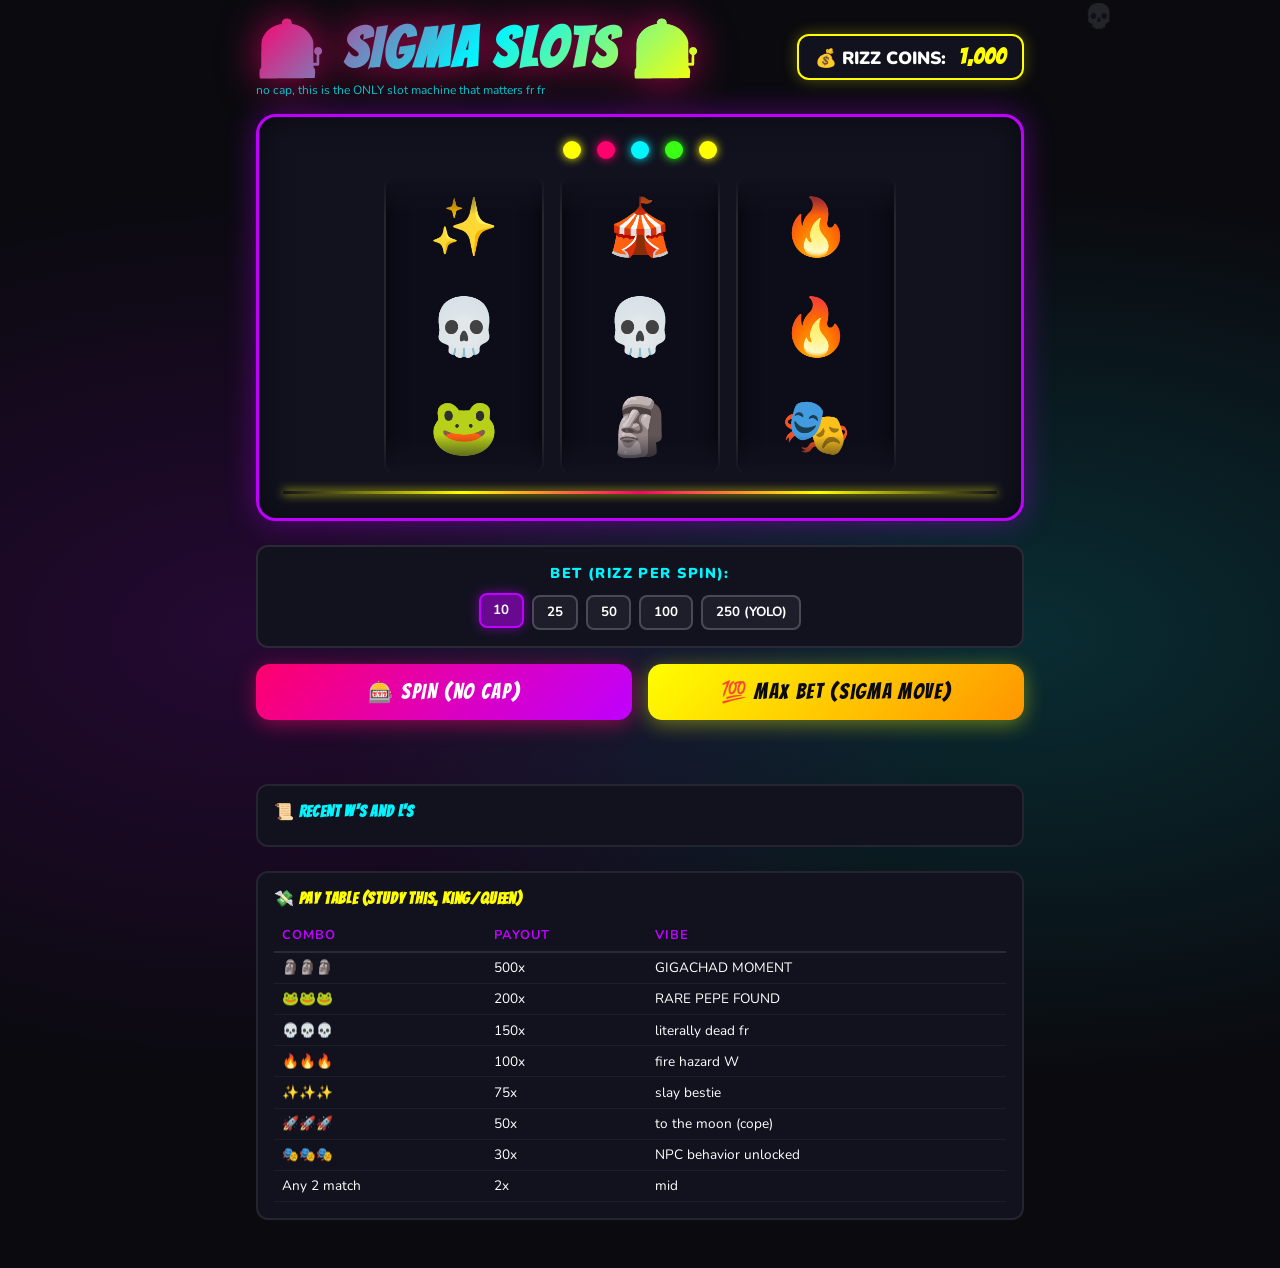
==== games/slot-machine/index.html @ 9dedc10d "feat: add 1000-coin puppy celebration milestone 🐶🎉" ====
<!DOCTYPE html>
<html lang="en">
<head>
  <meta charset="UTF-8" />
  <meta name="viewport" content="width=device-width, initial-scale=1.0" />
  <title>SIGMA SLOTS 🎰💀</title>
  <link rel="preconnect" href="https://fonts.googleapis.com">
  <link rel="preconnect" href="https://fonts.gstatic.com" crossorigin>
  <link href="https://fonts.googleapis.com/css2?family=Bangers&family=Nunito:wght@400;700;900&display=swap" rel="stylesheet">
  <style>
    :root {
      --neon-pink: #ff006e;
      --neon-cyan: #00f5ff;
      --neon-yellow: #ffff00;
      --neon-green: #39ff14;
      --neon-purple: #bf00ff;
      --dark-bg: #0a0a0f;
      --card-bg: #12121f;
      --reel-bg: #0d0d1a;
    }
    * { margin: 0; padding: 0; box-sizing: border-box; }
    body {
      background: var(--dark-bg);
      color: white;
      font-family: 'Nunito', sans-serif;
      min-height: 100vh;
      overflow-x: hidden;
      background-image:
        radial-gradient(ellipse at 20% 50%, rgba(191,0,255,0.15) 0%, transparent 50%),
        radial-gradient(ellipse at 80% 50%, rgba(0,245,255,0.15) 0%, transparent 50%);
    }
    #particles {
      position: fixed; top:0; left:0;
      width:100%; height:100%;
      pointer-events:none; z-index:0; overflow:hidden;
    }
    .particle {
      position:absolute; font-size:1.5rem;
      animation: float-up linear infinite;
      opacity:0;
    }
    @keyframes float-up {
      0%   { transform: translateY(100vh) rotate(0deg); opacity:1; }
      100% { transform: translateY(-10vh) rotate(720deg); opacity:0; }
    }
    #app {
      position:relative; z-index:1;
      max-width:800px; margin:0 auto; padding:1rem;
    }
    header {
      display:flex; justify-content:space-between;
      align-items:center; flex-wrap:wrap;
      gap:1rem; margin-bottom:1rem;
    }
    #title {
      font-family:'Bangers',cursive;
      font-size:clamp(2rem,6vw,3.5rem);
      letter-spacing:0.05em;
      background:linear-gradient(135deg,var(--neon-pink),var(--neon-cyan),var(--neon-yellow));
      -webkit-background-clip:text; -webkit-text-fill-color:transparent;
      background-clip:text;
      filter:drop-shadow(0 0 20px rgba(255,0,110,0.7));
      animation:title-pulse 2s ease-in-out infinite;
    }
    @keyframes title-pulse {
      0%,100% { filter:drop-shadow(0 0 20px rgba(255,0,110,0.7)); }
      50%      { filter:drop-shadow(0 0 40px rgba(0,245,255,0.9)); }
    }
    #subtitle { font-size:0.75rem; color:var(--neon-cyan); opacity:0.8; }
    #balance-display {
      background:var(--card-bg);
      border:2px solid var(--neon-yellow);
      border-radius:12px; padding:0.5rem 1rem;
      font-size:1.1rem; font-weight:900;
      box-shadow:0 0 15px rgba(255,255,0,0.3);
    }
    #balance {
      color:var(--neon-yellow); margin-left:0.5rem;
      font-size:1.4rem; font-family:'Bangers',cursive;
      letter-spacing:0.05em;
    }
    #meme-banner {
      background:linear-gradient(90deg,var(--neon-pink),var(--neon-purple));
      border-radius:10px; padding:0.6rem 1rem;
      margin-bottom:1rem; text-align:center;
      font-weight:900; font-size:1rem;
      animation:banner-shake 0.5s ease-in-out;
    }
    #meme-banner.hidden { display:none; }
    @keyframes banner-shake {
      0%,100% { transform:translateX(0); }
      20% { transform:translateX(-8px) rotate(-1deg); }
      40% { transform:translateX(8px) rotate(1deg); }
      60% { transform:translateX(-5px); }
      80% { transform:translateX(5px); }
    }
    #machine {
      background:var(--card-bg);
      border:3px solid var(--neon-purple);
      border-radius:20px; padding:1.5rem;
      margin-bottom:1.5rem;
      box-shadow:0 0 30px rgba(191,0,255,0.4),inset 0 0 30px rgba(0,0,0,0.5);
    }
    #machine-top {
      display:flex; justify-content:center;
      gap:1rem; margin-bottom:1rem;
    }
    .light {
      width:18px; height:18px; border-radius:50%;
      background:var(--neon-yellow);
      box-shadow:0 0 10px var(--neon-yellow);
      animation:blink-light 1s ease-in-out infinite;
    }
    .light:nth-child(2){animation-delay:0.2s;background:var(--neon-pink);box-shadow:0 0 10px var(--neon-pink);}
    .light:nth-child(3){animation-delay:0.4s;background:var(--neon-cyan);box-shadow:0 0 10px var(--neon-cyan);}
    .light:nth-child(4){animation-delay:0.6s;background:var(--neon-green);box-shadow:0 0 10px var(--neon-green);}
    .light:nth-child(5){animation-delay:0.8s;}
    @keyframes blink-light {
      0%,100%{opacity:1;transform:scale(1);}
      50%{opacity:0.2;transform:scale(0.8);}
    }
    #reels-container {
      display:flex; gap:1rem;
      justify-content:center; margin-bottom:1rem;
    }
    .reel-wrapper { flex:1; max-width:160px; position:relative; }
    .reel-wrapper::before,.reel-wrapper::after {
      content:''; position:absolute;
      left:0; right:0; height:40px;
      z-index:2; pointer-events:none;
    }
    .reel-wrapper::before {
      top:0;
      background:linear-gradient(to bottom,var(--card-bg),transparent);
    }
    .reel-wrapper::after {
      bottom:0;
      background:linear-gradient(to top,var(--card-bg),transparent);
    }
    .reel {
      background:var(--reel-bg);
      border:2px solid rgba(255,255,255,0.1);
      border-radius:12px; height:300px;
      overflow:hidden; position:relative;
      box-shadow:inset 0 0 20px rgba(0,0,0,0.8);
      transition: border-color 0.3s, box-shadow 0.3s;
    }
    .reel-inner { display:flex; flex-direction:column; }
    .reel-symbol {
      width:100%; height:100px;
      display:flex; align-items:center;
      justify-content:center; font-size:3.5rem;
      flex-shrink:0; user-select:none;
    }
    #payline {
      height:3px;
      background:linear-gradient(90deg,transparent,var(--neon-yellow),var(--neon-pink),var(--neon-yellow),transparent);
      border-radius:2px;
      box-shadow:0 0 10px var(--neon-yellow);
      animation:payline-glow 1.5s ease-in-out infinite;
    }
    @keyframes payline-glow {
      0%,100%{box-shadow:0 0 10px var(--neon-yellow);opacity:0.7;}
      50%{box-shadow:0 0 25px var(--neon-yellow),0 0 5px white;opacity:1;}
    }
    #bet-section {
      background:var(--card-bg);
      border:2px solid rgba(255,255,255,0.1);
      border-radius:12px; padding:1rem;
      margin-bottom:1rem; text-align:center;
    }
    #bet-section label {
      display:block; font-weight:900;
      font-size:0.9rem; color:var(--neon-cyan);
      text-transform:uppercase; letter-spacing:0.1em;
      margin-bottom:0.75rem;
    }
    #bet-buttons { display:flex; gap:0.5rem; flex-wrap:wrap; justify-content:center; }
    .bet-btn {
      background:rgba(255,255,255,0.05);
      border:2px solid rgba(255,255,255,0.2);
      color:white; border-radius:8px;
      padding:0.4rem 0.8rem;
      font-family:'Nunito',sans-serif;
      font-weight:700; cursor:pointer;
      transition:all 0.2s;
    }
    .bet-btn:hover { background:rgba(191,0,255,0.3); border-color:var(--neon-purple); transform:translateY(-2px); }
    .bet-btn.active {
      background:rgba(191,0,255,0.5); border-color:var(--neon-purple);
      box-shadow:0 0 12px rgba(191,0,255,0.5); transform:translateY(-2px);
    }
    #controls { display:flex; gap:1rem; margin-bottom:1rem; flex-wrap:wrap; }
    #spin-btn,#max-btn {
      flex:1; min-width:140px;
      padding:1rem 1.5rem;
      font-family:'Bangers',cursive;
      letter-spacing:0.08em; font-size:1.3rem;
      border:none; border-radius:14px;
      cursor:pointer; transition:all 0.15s;
    }
    #spin-btn {
      background:linear-gradient(135deg,var(--neon-pink),var(--neon-purple));
      color:white; box-shadow:0 4px 20px rgba(255,0,110,0.5);
    }
    #spin-btn:hover:not(:disabled) { transform:translateY(-3px) scale(1.02); box-shadow:0 8px 30px rgba(255,0,110,0.7); }
    #spin-btn:disabled{opacity:0.5;cursor:not-allowed;}
    @keyframes btn-shake {
      0%,100%{transform:translateX(0);}
      25%{transform:translateX(-3px) rotate(-1deg);}
      75%{transform:translateX(3px) rotate(1deg);}
    }
    #spin-btn.spinning{animation:btn-shake 0.2s ease-in-out infinite;}
    #max-btn {
      background:linear-gradient(135deg,var(--neon-yellow),#ff9500);
      color:#0a0a0f; box-shadow:0 4px 20px rgba(255,255,0,0.4);
    }
    #max-btn:hover { transform:translateY(-3px) scale(1.02); box-shadow:0 8px 30px rgba(255,255,0,0.6); }
    #result-display {
      text-align:center; min-height:2rem;
      font-size:1.2rem; font-weight:900; margin-bottom:1rem;
    }
    #win-history {
      background:var(--card-bg); border:2px solid rgba(255,255,255,0.08);
      border-radius:12px; padding:1rem; margin-bottom:1.5rem;
    }
    #win-history h3 { font-family:'Bangers',cursive; letter-spacing:0.05em; color:var(--neon-cyan); margin-bottom:0.5rem; font-size:1rem; }
    #history-list {
      list-style:none; max-height:120px; overflow-y:auto;
      scrollbar-width:thin; scrollbar-color:var(--neon-purple) transparent;
    }
    #history-list li {
      padding:0.3rem 0; border-bottom:1px solid rgba(255,255,255,0.05);
      font-size:0.85rem; display:flex; justify-content:space-between; align-items:center;
    }
    #history-list li.win{color:var(--neon-green);}
    #history-list li.loss{color:#ff6b6b;}
    #paytable {
      background:var(--card-bg); border:2px solid rgba(255,255,255,0.08);
      border-radius:12px; padding:1rem; margin-bottom:2rem;
    }
    #paytable h3 { font-family:'Bangers',cursive; letter-spacing:0.05em; color:var(--neon-yellow); margin-bottom:0.75rem; font-size:1rem; }
    #paytable table{width:100%;border-collapse:collapse;font-size:0.85rem;}
    #paytable th { text-align:left; padding:0.4rem 0.5rem; border-bottom:2px solid rgba(255,255,255,0.1); color:var(--neon-purple); font-size:0.8rem; text-transform:uppercase; letter-spacing:0.08em; }
    #paytable td{padding:0.35rem 0.5rem;border-bottom:1px solid rgba(255,255,255,0.05);}
    #paytable tr:hover td{background:rgba(255,255,255,0.03);}

    /* ====== STANDARD OVERLAYS ====== */
    #win-overlay,#lose-overlay,#puppy-overlay {
      position:fixed; inset:0;
      display:flex; align-items:center;
      justify-content:center; z-index:100;
      backdrop-filter:blur(8px);
    }
    #win-overlay{background:rgba(0,255,100,0.15);animation:overlay-pop 0.3s ease-out;}
    #lose-overlay{background:rgba(255,0,50,0.15);animation:overlay-pop 0.3s ease-out;}
    @keyframes overlay-pop {
      0%{opacity:0;transform:scale(0.9);}
      100%{opacity:1;transform:scale(1);}
    }
    #win-content,#lose-content {
      background:var(--card-bg); border-radius:24px;
      padding:2.5rem; text-align:center;
      max-width:400px; width:90%;
      animation:content-bounce 0.5s cubic-bezier(0.175,0.885,0.32,1.275);
    }
    #win-content{border:3px solid var(--neon-green);box-shadow:0 0 50px rgba(57,255,20,0.5);}
    #lose-content{border:3px solid #ff6b6b;box-shadow:0 0 50px rgba(255,107,107,0.4);}
    @keyframes content-bounce {
      0%{transform:scale(0.5) rotate(-5deg);opacity:0;}
      60%{transform:scale(1.05) rotate(2deg);}
      80%{transform:scale(0.97) rotate(-1deg);}
      100%{transform:scale(1) rotate(0);opacity:1;}
    }
    #win-emoji,#lose-emoji{font-size:4rem;margin-bottom:0.5rem;animation:emoji-spin 0.6s ease-out;}
    @keyframes emoji-spin{
      0%{transform:rotate(-20deg) scale(0);}
      60%{transform:rotate(15deg) scale(1.2);}
      100%{transform:rotate(0) scale(1);}
    }
    #win-text,#lose-text{font-family:'Bangers',cursive;font-size:2rem;letter-spacing:0.05em;margin-bottom:0.5rem;}
    #win-text{color:var(--neon-green);}
    #lose-text{color:#ff6b6b;}
    #win-amount{font-size:1.3rem;font-weight:900;color:var(--neon-yellow);margin-bottom:1rem;}
    #win-close,#lose-close,#puppy-close {
      background:linear-gradient(135deg,var(--neon-pink),var(--neon-purple));
      color:white; border:none; border-radius:12px;
      padding:0.75rem 2rem; font-family:'Bangers',cursive;
      font-size:1.2rem; letter-spacing:0.05em;
      cursor:pointer; transition:all 0.2s;
    }
    #win-close:hover,#lose-close:hover,#puppy-close:hover{transform:translateY(-2px);box-shadow:0 5px 20px rgba(255,0,110,0.5);}

    /* ====== PUPPY 1000-COIN OVERLAY ====== */
    #puppy-overlay {
      background: radial-gradient(ellipse at center, rgba(255,200,0,0.3) 0%, rgba(255,0,110,0.2) 50%, rgba(191,0,255,0.25) 100%);
      animation: overlay-pop 0.4s ease-out;
      z-index: 150;
    }
    #puppy-content {
      background: var(--card-bg);
      border: 4px solid var(--neon-yellow);
      border-radius: 28px;
      padding: 2rem;
      text-align: center;
      max-width: 480px;
      width: 92%;
      box-shadow: 0 0 80px rgba(255,255,0,0.6), 0 0 160px rgba(255,0,110,0.3);
      animation: puppy-bounce 0.6s cubic-bezier(0.175,0.885,0.32,1.275);
      position: relative;
      overflow: hidden;
    }
    @keyframes puppy-bounce {
      0%   { transform: scale(0.3) rotate(-8deg); opacity:0; }
      50%  { transform: scale(1.08) rotate(3deg); }
      75%  { transform: scale(0.96) rotate(-1deg); }
      100% { transform: scale(1) rotate(0); opacity:1; }
    }
    #puppy-content::before {
      content: '';
      position: absolute; inset: 0;
      background: linear-gradient(135deg, rgba(255,255,0,0.05) 0%, transparent 50%, rgba(255,0,110,0.05) 100%);
      pointer-events: none;
    }
    #puppy-title {
      font-family: 'Bangers', cursive;
      font-size: clamp(1.8rem, 5vw, 2.8rem);
      letter-spacing: 0.06em;
      background: linear-gradient(135deg, var(--neon-yellow), var(--neon-pink), var(--neon-cyan));
      -webkit-background-clip: text; -webkit-text-fill-color: transparent;
      background-clip: text;
      margin-bottom: 0.3rem;
      animation: title-pulse 1s ease-in-out infinite;
    }
    #puppy-subtitle {
      font-size: 0.9rem;
      color: var(--neon-cyan);
      margin-bottom: 1.2rem;
      font-weight: 700;
    }
    #puppy-img-wrapper {
      position: relative;
      display: inline-block;
      margin-bottom: 1.2rem;
    }
    #puppy-img {
      width: 260px;
      height: 260px;
      object-fit: cover;
      border-radius: 20px;
      border: 4px solid var(--neon-yellow);
      box-shadow: 0 0 40px rgba(255,255,0,0.5), 0 0 80px rgba(255,0,110,0.3);
      animation: puppy-img-pulse 1s ease-in-out infinite alternate;
      display: block;
    }
    @keyframes puppy-img-pulse {
      from { box-shadow: 0 0 30px rgba(255,255,0,0.5), 0 0 60px rgba(255,0,110,0.2); transform: scale(1); }
      to   { box-shadow: 0 0 60px rgba(255,255,0,0.8), 0 0 100px rgba(0,245,255,0.4); transform: scale(1.03); }
    }
    #puppy-img-wrapper::after {
      content: '🐶✨🐶✨🐶';
      position: absolute;
      bottom: -8px;
      left: 50%;
      transform: translateX(-50%);
      font-size: 1.4rem;
      background: var(--card-bg);
      padding: 2px 8px;
      border-radius: 20px;
      border: 2px solid var(--neon-yellow);
      white-space: nowrap;
    }
    #puppy-msg {
      font-family: 'Bangers', cursive;
      font-size: 1.5rem;
      letter-spacing: 0.05em;
      color: var(--neon-green);
      margin-bottom: 0.4rem;
    }
    #puppy-submsg {
      font-size: 0.85rem;
      color: rgba(255,255,255,0.7);
      margin-bottom: 1.5rem;
    }
    .hidden{display:none!important;}
    .confetti {
      position:fixed; width:10px; height:10px;
      top:-10px; animation:confetti-fall linear forwards;
      z-index:200; pointer-events:none; border-radius:2px;
    }
    @keyframes confetti-fall {
      0%{transform:translateY(0) rotate(0deg) translateX(0);opacity:1;}
      100%{transform:translateY(110vh) rotate(720deg) translateX(var(--drift));opacity:0;}
    }
    .reel.winner {
      border-color:var(--neon-yellow)!important;
      box-shadow:0 0 30px var(--neon-yellow),inset 0 0 20px rgba(255,255,0,0.1);
      animation:winner-glow 0.5s ease-in-out infinite alternate;
    }
    @keyframes winner-glow {
      from{box-shadow:0 0 20px var(--neon-yellow);}
      to{box-shadow:0 0 50px var(--neon-yellow),0 0 100px rgba(255,255,0,0.3);}
    }
  </style>
</head>
<body>
  <div id="particles"></div>
  <div id="app">
    <header>
      <div id="title-wrapper">
        <h1 id="title">🎰 SIGMA SLOTS 🎰</h1>
        <p id="subtitle">no cap, this is the ONLY slot machine that matters fr fr</p>
      </div>
      <div id="balance-display">
        <span>💰 RIZZ COINS:</span>
        <span id="balance">1000</span>
      </div>
    </header>
    <div id="meme-banner" class="hidden"></div>
    <div id="machine">
      <div id="machine-top">
        <div class="light"></div><div class="light"></div><div class="light"></div>
        <div class="light"></div><div class="light"></div>
      </div>
      <div id="reels-container">
        <div class="reel-wrapper"><div class="reel" id="reel1"><div class="reel-inner" id="reel1-inner"></div></div></div>
        <div class="reel-wrapper"><div class="reel" id="reel2"><div class="reel-inner" id="reel2-inner"></div></div></div>
        <div class="reel-wrapper"><div class="reel" id="reel3"><div class="reel-inner" id="reel3-inner"></div></div></div>
      </div>
      <div id="payline"></div>
    </div>
    <div id="bet-section">
      <label>BET (rizz per spin):</label>
      <div id="bet-buttons">
        <button class="bet-btn active" data-bet="10">10</button>
        <button class="bet-btn" data-bet="25">25</button>
        <button class="bet-btn" data-bet="50">50</button>
        <button class="bet-btn" data-bet="100">100</button>
        <button class="bet-btn" data-bet="250">250 (YOLO)</button>
      </div>
    </div>
    <div id="controls">
      <button id="spin-btn">🎰 SPIN (no cap)</button>
      <button id="max-btn">💯 MAX BET (sigma move)</button>
    </div>
    <div id="result-display"></div>
    <div id="win-history">
      <h3>📜 RECENT W's AND L's</h3>
      <ul id="history-list"></ul>
    </div>
    <div id="paytable">
      <h3>💸 PAY TABLE (study this, king/queen)</h3>
      <table>
        <tr><th>Combo</th><th>Payout</th><th>Vibe</th></tr>
        <tr><td>🗿🗿🗿</td><td>500x</td><td>GIGACHAD MOMENT</td></tr>
        <tr><td>🐸🐸🐸</td><td>200x</td><td>RARE PEPE FOUND</td></tr>
        <tr><td>💀💀💀</td><td>150x</td><td>literally dead fr</td></tr>
        <tr><td>🔥🔥🔥</td><td>100x</td><td>fire hazard W</td></tr>
        <tr><td>✨✨✨</td><td>75x</td><td>slay bestie</td></tr>
        <tr><td>🚀🚀🚀</td><td>50x</td><td>to the moon (cope)</td></tr>
        <tr><td>🎭🎭🎭</td><td>30x</td><td>NPC behavior unlocked</td></tr>
        <tr><td>Any 2 match</td><td>2x</td><td>mid</td></tr>
      </table>
    </div>
  </div>

  <!-- Standard overlays -->
  <div id="win-overlay" class="hidden">
    <div id="win-content">
      <div id="win-emoji"></div>
      <div id="win-text"></div>
      <div id="win-amount"></div>
      <button id="win-close">aight bet, collect W</button>
    </div>
  </div>
  <div id="lose-overlay" class="hidden">
    <div id="lose-content">
      <div id="lose-emoji"></div>
      <div id="lose-text"></div>
      <button id="lose-close">rip bozo, keep going</button>
    </div>
  </div>

  <!-- 🐶 1000-COIN PUPPY CELEBRATION OVERLAY -->
  <div id="puppy-overlay" class="hidden">
    <div id="puppy-content">
      <div id="puppy-title">🐶 COMEBACK KING 🐶</div>
      <div id="puppy-subtitle">you clawed back to 1000 rizz coins. the dog is proud of you. fr.</div>
      <div id="puppy-img-wrapper">
        <img id="puppy-img"
             src="https://raw.githubusercontent.com/austendemo/SKO-Games/main/games/slot-machine/puppy.png"
             alt="proud puppy"
             onerror="this.style.fontSize='8rem';this.style.lineHeight='260px';this.style.width='260px';this.style.height='260px';this.style.border='none';this.style.boxShadow='none';this.outerHTML='<div style=&quot;font-size:8rem;line-height:260px;width:260px;height:260px;display:inline-block&quot;>🐶</div>'" />
      </div>
      <div id="puppy-msg">THE DOG BELIEVES IN YOU 🐶✨</div>
      <div id="puppy-submsg">you started with 1000, went broke (mid), and came back. absolute sigma behavior.</div>
      <button id="puppy-close">ok bestie, let's keep grinding</button>
    </div>
  </div>

  <script>
    const SYMBOLS = [
      { emoji:'🗿', name:'moai',    weight:1 },
      { emoji:'🐸', name:'pepe',    weight:2 },
      { emoji:'💀', name:'skull',   weight:3 },
      { emoji:'🔥', name:'fire',    weight:4 },
      { emoji:'✨', name:'sparkle', weight:5 },
      { emoji:'🚀', name:'rocket',  weight:6 },
      { emoji:'🎭', name:'mask',    weight:7 },
      { emoji:'🤡', name:'clown',   weight:8 },
      { emoji:'😤', name:'sigma',   weight:8 },
      { emoji:'🎪', name:'circus',  weight:9 },
    ];
    const PAYOUTS = { moai:500, pepe:200, skull:150, fire:100, sparkle:75, rocket:50, mask:30 };
    const WIN_MESSAGES = [
      { emoji:'🗿', text:'GIGACHAD ENERGY', sub:'bro really said W' },
      { emoji:'💰', text:'RIZZ OVERLOAD',   sub:'too much drip' },
      { emoji:'🔥', text:'BUSSIN FR',       sub:'no cap bestie' },
      { emoji:'✨', text:'SLAY MOMENT',     sub:'the audacity of winning' },
      { emoji:'🎯', text:'UNDERSTOOD KING', sub:'secured the bag' },
    ];
    const LOSE_MESSAGES = [
      { emoji:'💀', text:'L + RATIO',      sub:'skill issue (jk keep going bestie)' },
      { emoji:'🤡', text:'CLOWN BEHAVIOR', sub:'get clowned fr' },
      { emoji:'😭', text:'RIP BOZO',       sub:'the machine ate well today' },
      { emoji:'🗿', text:'TOUCH GRASS',    sub:'nah you still bussin tho' },
      { emoji:'📉', text:'GOING DELULU',   sub:'manifesting next spin W' },
    ];
    const MEME_BANNERS = [
      '💀 the machine said no cap you lose 💀',
      '🗿 bro really bet everything and survived 🗿',
      '🔥 ohio moment detected in the slots 🔥',
      '✨ sigma grindset = winning slots fr ✨',
      '🤌 italian hands could not save you this time 🤌',
      '🎪 welcome to the circus (you are the clown) 🎪',
      '🚀 to the moon but the rocket ran out of fuel 🚀',
    ];

    let balance = 1000;
    let currentBet = 10;
    let isSpinning = false;
    let history = [];
    let spinCount = 0;
    let hasDippedBelow1000 = false; // track if balance ever went below 1000
    let puppyShownThisRound = false; // don't spam the puppy

    const balanceEl   = document.getElementById('balance');
    const spinBtn     = document.getElementById('spin-btn');
    const maxBtn      = document.getElementById('max-btn');
    const historyList = document.getElementById('history-list');
    const memeBanner  = document.getElementById('meme-banner');
    const winOverlay  = document.getElementById('win-overlay');
    const loseOverlay = document.getElementById('lose-overlay');
    const puppyOverlay= document.getElementById('puppy-overlay');
    const reelInners  = [1,2,3].map(i => document.getElementById('reel'+i+'-inner'));
    const reels       = [1,2,3].map(i => document.getElementById('reel'+i));

    function weightedRandom(arr) {
      const total = arr.reduce((a,s) => a+s.w, 0);
      let r = Math.random()*total;
      for(const s of arr){ r-=s.w; if(r<=0) return s.sym; }
      return arr[arr.length-1].sym;
    }
    function randomSymbol() {
      return weightedRandom(SYMBOLS.map(s=>({sym:s,w:1/s.weight})));
    }

    function buildReels() {
      reelInners.forEach(inner=>{
        inner.innerHTML=''; inner.style.transform='';
        for(let i=0;i<5;i++){
          const s=SYMBOLS[Math.floor(Math.random()*SYMBOLS.length)];
          const d=document.createElement('div');
          d.className='reel-symbol'; d.textContent=s.emoji;
          inner.appendChild(d);
        }
      });
    }

    function setReelSymbol(innerEl, sym) {
      const all=innerEl.querySelectorAll('.reel-symbol');
      all[2].textContent=sym.emoji;
      [0,1,3,4].forEach(i=>{ all[i].textContent=SYMBOLS[Math.floor(Math.random()*SYMBOLS.length)].emoji; });
    }

    function animateReel(idx, finalSym, spinDuration) {
      return new Promise(resolve=>{
        const inner=reelInners[idx];
        const startTime=performance.now();
        let lastTick=startTime; let pos=0;
        function tick(now){
          const elapsed=now-startTime;
          const speed=elapsed<spinDuration-300?18:Math.max(4,18*(1-(elapsed-(spinDuration-300))/300));
          pos+=speed; if(pos>=100) pos-=100;
          inner.style.transform=`translateY(${pos}px)`;
          if(now-lastTick>80&&elapsed<spinDuration-200){
            inner.querySelectorAll('.reel-symbol').forEach(d=>{
              d.textContent=SYMBOLS[Math.floor(Math.random()*SYMBOLS.length)].emoji;
            });
            lastTick=now;
          }
          if(elapsed<spinDuration){ requestAnimationFrame(tick); }
          else{ inner.style.transform=''; setReelSymbol(inner,finalSym); resolve(); }
        }
        requestAnimationFrame(tick);
      });
    }

    async function spin() {
      if(isSpinning) return;
      if(balance<currentBet){ showMeme('❌ broke behavior detected. zero rizz coins = zero spins ❌'); return; }
      isSpinning=true; spinCount++;
      const prevBalance=balance;
      balance-=currentBet; updateBalance();

      // track if we've dipped below 1000
      if(balance<1000) hasDippedBelow1000=true;

      spinBtn.disabled=true;
      spinBtn.classList.add('spinning');
      spinBtn.textContent='🌀 SPINNING...';
      reels.forEach(r=>r.classList.remove('winner'));
      spawnParticles();

      const result=[randomSymbol(),randomSymbol(),randomSymbol()];
      await Promise.all([
        animateReel(0,result[0],900),
        animateReel(1,result[1],1200),
        animateReel(2,result[2],1500),
      ]);

      const [a,b,c]=result;
      let payout=0, isWin=false;
      if(a.name===b.name&&b.name===c.name){
        payout=currentBet*(PAYOUTS[a.name]||10); isWin=true;
        reels.forEach(r=>r.classList.add('winner'));
      } else if(a.name===b.name||b.name===c.name||a.name===c.name){
        payout=currentBet*2; isWin=true;
        reels.forEach((r,i)=>{
          if((i===0&&(a.name===b.name||a.name===c.name))||(i===1&&(a.name===b.name||b.name===c.name))||(i===2&&(a.name===c.name||b.name===c.name)))
            r.classList.add('winner');
        });
      }

      if(isWin){
        balance+=payout; updateBalance();
        recordHistory(result,payout,true);

        // 🐶 PUPPY MILESTONE: crossed back to 1000 after going below
        if(hasDippedBelow1000 && balance>=1000 && prevBalance-currentBet<1000 && !puppyShownThisRound){
          puppyShownThisRound=true;
          hasDippedBelow1000=false; // reset so it can fire again next time
          setTimeout(()=>showPuppy(),400);
        } else {
          setTimeout(()=>showWin(payout),300);
        }
      } else {
        recordHistory(result,0,false);
        setTimeout(()=>showLoss(),300);
      }

      if(spinCount%5===0) showMeme(MEME_BANNERS[Math.floor(Math.random()*MEME_BANNERS.length)]);
      spinBtn.disabled=false;
      spinBtn.classList.remove('spinning');
      spinBtn.textContent='🎰 SPIN (no cap)';
      isSpinning=false;
    }

    function updateBalance(){
      balanceEl.textContent=balance.toLocaleString();
    }
    function showMeme(msg){
      memeBanner.textContent=msg;
      memeBanner.classList.remove('hidden');
      memeBanner.style.animation='none'; void memeBanner.offsetWidth;
      memeBanner.style.animation='banner-shake 0.5s ease-in-out';
      setTimeout(()=>memeBanner.classList.add('hidden'),4000);
    }
    function showWin(amount){
      const msg=WIN_MESSAGES[Math.floor(Math.random()*WIN_MESSAGES.length)];
      document.getElementById('win-emoji').textContent=msg.emoji;
      document.getElementById('win-text').textContent=msg.text;
      document.getElementById('win-amount').textContent='+'+amount.toLocaleString()+' RIZZ COINS 💰';
      winOverlay.classList.remove('hidden');
      spawnConfetti();
    }
    function showLoss(){
      const msg=LOSE_MESSAGES[Math.floor(Math.random()*LOSE_MESSAGES.length)];
      document.getElementById('lose-emoji').textContent=msg.emoji;
      document.getElementById('lose-text').textContent=msg.text;
      loseOverlay.classList.remove('hidden');
    }
    function showPuppy(){
      puppyOverlay.classList.remove('hidden');
      spawnConfetti();
      // Extra mega confetti for the puppy moment
      setTimeout(spawnConfetti, 600);
      setTimeout(spawnConfetti, 1200);
    }
    function recordHistory(result,payout,win){
      history.unshift({emojis:result.map(r=>r.emoji).join(' '),payout,bet:currentBet,win});
      if(history.length>20) history.pop();
      historyList.innerHTML=history.map(h=>{
        const cls=h.win?'win':'loss';
        const lbl=h.win?'W +'+h.payout.toLocaleString()+' 🤑':'L -'+h.bet+' 💀';
        return '<li class="'+cls+'"><span>'+h.emojis+'</span><span>'+lbl+'</span></li>';
      }).join('');
    }
    function spawnParticles(){
      const container=document.getElementById('particles');
      const emojis=['💸','⭐','🌟','✨','💫','🎉','🎊','🔥','💎'];
      for(let i=0;i<12;i++){
        setTimeout(()=>{
          const p=document.createElement('div'); p.className='particle';
          p.textContent=emojis[Math.floor(Math.random()*emojis.length)];
          p.style.left=Math.random()*100+'vw';
          p.style.animationDuration=(2+Math.random()*3)+'s';
          p.style.fontSize=(1+Math.random()*1.5)+'rem';
          container.appendChild(p); setTimeout(()=>p.remove(),5000);
        },i*80);
      }
    }
    function spawnConfetti(){
      const colors=['#ff006e','#00f5ff','#ffff00','#39ff14','#bf00ff','#ff9500'];
      for(let i=0;i<80;i++){
        setTimeout(()=>{
          const c=document.createElement('div'); c.className='confetti';
          c.style.left=Math.random()*100+'vw';
          c.style.background=colors[Math.floor(Math.random()*colors.length)];
          c.style.width=(6+Math.random()*8)+'px'; c.style.height=c.style.width;
          c.style.setProperty('--drift',(Math.random()*200-100)+'px');
          c.style.animationDuration=(2+Math.random()*3)+'s';
          document.body.appendChild(c); setTimeout(()=>c.remove(),5000);
        },i*25);
      }
    }

    spinBtn.addEventListener('click',spin);
    maxBtn.addEventListener('click',()=>{
      document.querySelectorAll('.bet-btn').forEach(b=>b.classList.remove('active'));
      document.querySelector('[data-bet="250"]').classList.add('active');
      currentBet=250;
      showMeme('🗿 MAX BET ACTIVATED. sigma behavior detected 🗿');
    });
    document.querySelectorAll('.bet-btn').forEach(btn=>{
      btn.addEventListener('click',()=>{
        document.querySelectorAll('.bet-btn').forEach(b=>b.classList.remove('active'));
        btn.classList.add('active');
        currentBet=parseInt(btn.dataset.bet);
      });
    });
    document.getElementById('win-close').addEventListener('click',()=>{
      winOverlay.classList.add('hidden');
      reels.forEach(r=>r.classList.remove('winner'));
    });
    document.getElementById('lose-close').addEventListener('click',()=>loseOverlay.classList.add('hidden'));
    document.getElementById('puppy-close').addEventListener('click',()=>{
      puppyOverlay.classList.add('hidden');
      puppyShownThisRound=false; // allow future comebacks to show the puppy again
      reels.forEach(r=>r.classList.remove('winner'));
    });
    document.addEventListener('keydown',e=>{
      if(e.code==='Space'&&!isSpinning){e.preventDefault();spin();}
    });

    // Ambient particles
    setInterval(()=>{
      const emojis=['🗿','💀','🔥','✨','💸','🎰','🤑'];
      const p=document.createElement('div'); p.className='particle';
      p.textContent=emojis[Math.floor(Math.random()*emojis.length)];
      p.style.left=Math.random()*100+'vw';
      p.style.animationDuration=(5+Math.random()*8)+'s';
      p.style.opacity='0.12';
      p.style.fontSize=(0.8+Math.random())+'rem';
      document.getElementById('particles').appendChild(p);
      setTimeout(()=>p.remove(),13000);
    },900);

    buildReels();
    updateBalance();
  </script>
</body>
</html>
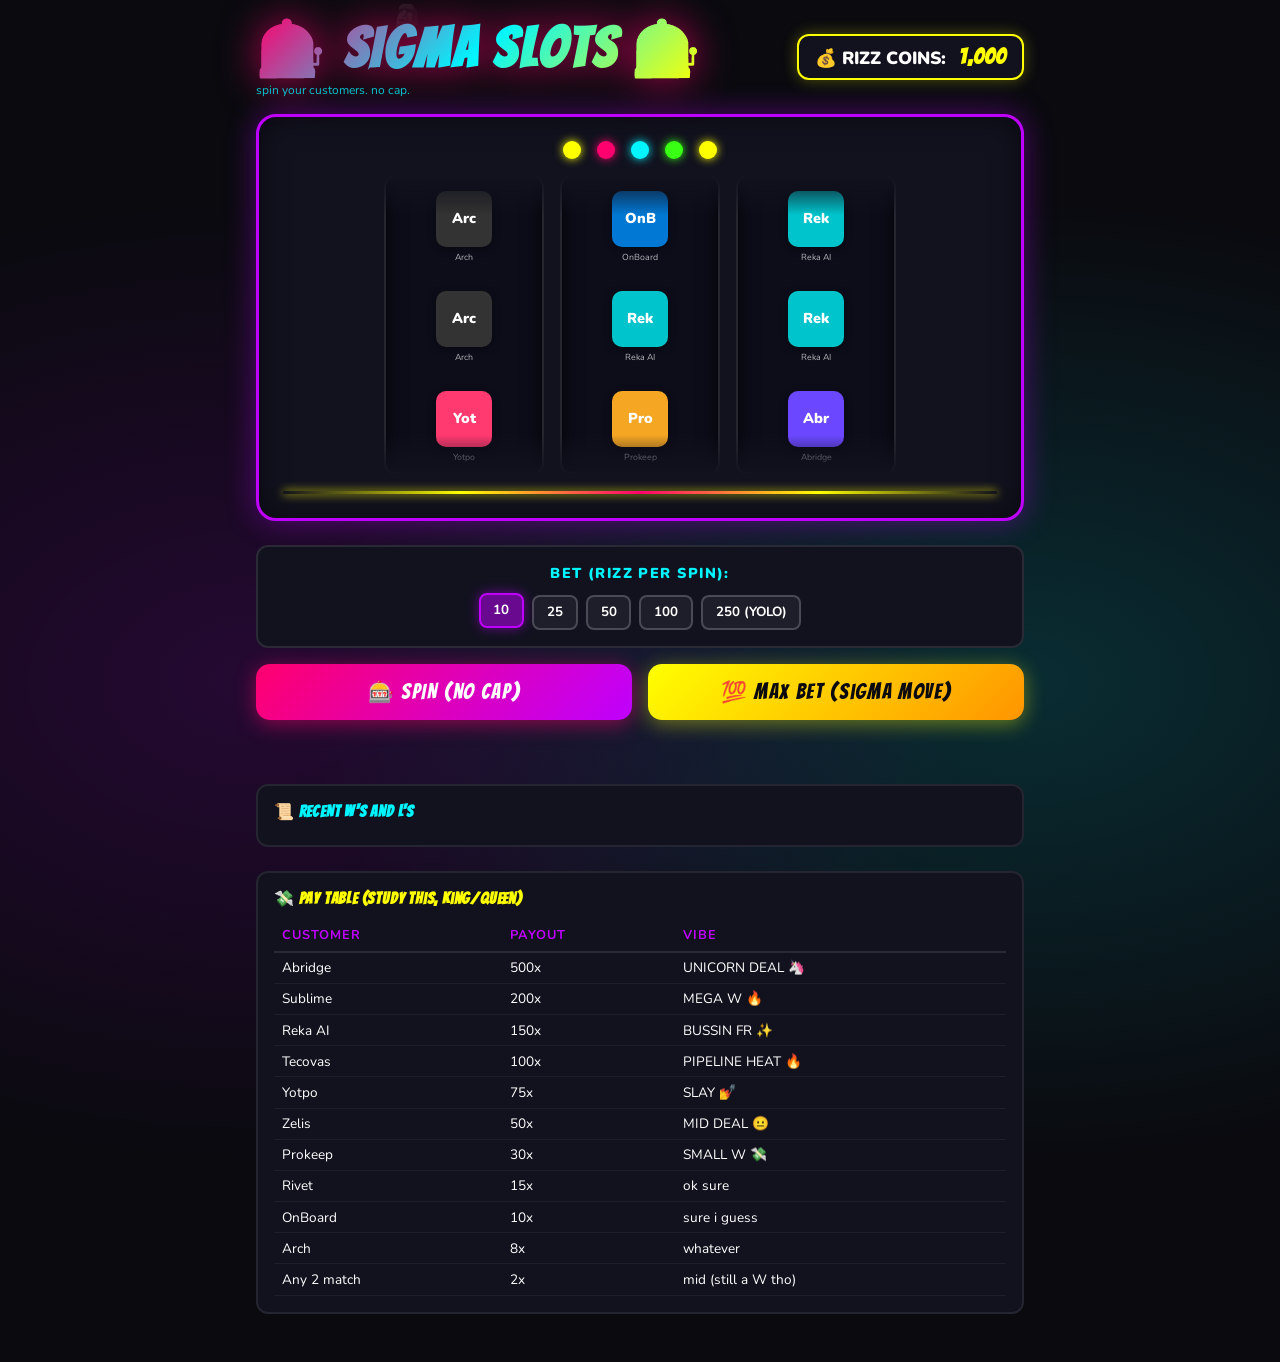
==== commit 2817cd20: "feat: customer logo reels + broke puppy overlay 🐶💸" ====
--- a/games/slot-machine/index.html
+++ b/games/slot-machine/index.html
@@ -9,398 +9,232 @@
   <link href="https://fonts.googleapis.com/css2?family=Bangers&family=Nunito:wght@400;700;900&display=swap" rel="stylesheet">
   <style>
     :root {
-      --neon-pink: #ff006e;
-      --neon-cyan: #00f5ff;
-      --neon-yellow: #ffff00;
-      --neon-green: #39ff14;
-      --neon-purple: #bf00ff;
-      --dark-bg: #0a0a0f;
-      --card-bg: #12121f;
-      --reel-bg: #0d0d1a;
-    }
-    * { margin: 0; padding: 0; box-sizing: border-box; }
+      --neon-pink: #ff006e; --neon-cyan: #00f5ff;
+      --neon-yellow: #ffff00; --neon-green: #39ff14;
+      --neon-purple: #bf00ff; --dark-bg: #0a0a0f;
+      --card-bg: #12121f; --reel-bg: #0d0d1a;
+    }
+    * { margin:0; padding:0; box-sizing:border-box; }
     body {
-      background: var(--dark-bg);
-      color: white;
-      font-family: 'Nunito', sans-serif;
-      min-height: 100vh;
-      overflow-x: hidden;
+      background:var(--dark-bg); color:white;
+      font-family:'Nunito',sans-serif; min-height:100vh; overflow-x:hidden;
       background-image:
-        radial-gradient(ellipse at 20% 50%, rgba(191,0,255,0.15) 0%, transparent 50%),
-        radial-gradient(ellipse at 80% 50%, rgba(0,245,255,0.15) 0%, transparent 50%);
-    }
-    #particles {
-      position: fixed; top:0; left:0;
-      width:100%; height:100%;
-      pointer-events:none; z-index:0; overflow:hidden;
-    }
-    .particle {
-      position:absolute; font-size:1.5rem;
-      animation: float-up linear infinite;
-      opacity:0;
-    }
-    @keyframes float-up {
-      0%   { transform: translateY(100vh) rotate(0deg); opacity:1; }
-      100% { transform: translateY(-10vh) rotate(720deg); opacity:0; }
-    }
-    #app {
-      position:relative; z-index:1;
-      max-width:800px; margin:0 auto; padding:1rem;
-    }
-    header {
-      display:flex; justify-content:space-between;
-      align-items:center; flex-wrap:wrap;
-      gap:1rem; margin-bottom:1rem;
-    }
-    #title {
-      font-family:'Bangers',cursive;
-      font-size:clamp(2rem,6vw,3.5rem);
-      letter-spacing:0.05em;
+        radial-gradient(ellipse at 20% 50%,rgba(191,0,255,.15) 0%,transparent 50%),
+        radial-gradient(ellipse at 80% 50%,rgba(0,245,255,.15) 0%,transparent 50%);
+    }
+    #particles{position:fixed;top:0;left:0;width:100%;height:100%;pointer-events:none;z-index:0;overflow:hidden;}
+    .particle{position:absolute;font-size:1.5rem;animation:float-up linear infinite;opacity:0;}
+    @keyframes float-up{0%{transform:translateY(100vh) rotate(0);opacity:1;}100%{transform:translateY(-10vh) rotate(720deg);opacity:0;}}
+    #app{position:relative;z-index:1;max-width:800px;margin:0 auto;padding:1rem;}
+    header{display:flex;justify-content:space-between;align-items:center;flex-wrap:wrap;gap:1rem;margin-bottom:1rem;}
+    #title{
+      font-family:'Bangers',cursive;font-size:clamp(2rem,6vw,3.5rem);letter-spacing:.05em;
       background:linear-gradient(135deg,var(--neon-pink),var(--neon-cyan),var(--neon-yellow));
-      -webkit-background-clip:text; -webkit-text-fill-color:transparent;
-      background-clip:text;
-      filter:drop-shadow(0 0 20px rgba(255,0,110,0.7));
-      animation:title-pulse 2s ease-in-out infinite;
-    }
-    @keyframes title-pulse {
-      0%,100% { filter:drop-shadow(0 0 20px rgba(255,0,110,0.7)); }
-      50%      { filter:drop-shadow(0 0 40px rgba(0,245,255,0.9)); }
-    }
-    #subtitle { font-size:0.75rem; color:var(--neon-cyan); opacity:0.8; }
-    #balance-display {
-      background:var(--card-bg);
-      border:2px solid var(--neon-yellow);
-      border-radius:12px; padding:0.5rem 1rem;
-      font-size:1.1rem; font-weight:900;
-      box-shadow:0 0 15px rgba(255,255,0,0.3);
-    }
-    #balance {
-      color:var(--neon-yellow); margin-left:0.5rem;
-      font-size:1.4rem; font-family:'Bangers',cursive;
-      letter-spacing:0.05em;
-    }
-    #meme-banner {
+      -webkit-background-clip:text;-webkit-text-fill-color:transparent;background-clip:text;
+      filter:drop-shadow(0 0 20px rgba(255,0,110,.7));animation:title-pulse 2s ease-in-out infinite;
+    }
+    @keyframes title-pulse{0%,100%{filter:drop-shadow(0 0 20px rgba(255,0,110,.7));}50%{filter:drop-shadow(0 0 40px rgba(0,245,255,.9));}}
+    #subtitle{font-size:.75rem;color:var(--neon-cyan);opacity:.8;}
+    #balance-display{
+      background:var(--card-bg);border:2px solid var(--neon-yellow);
+      border-radius:12px;padding:.5rem 1rem;font-size:1.1rem;font-weight:900;
+      box-shadow:0 0 15px rgba(255,255,0,.3);
+    }
+    #balance{color:var(--neon-yellow);margin-left:.5rem;font-size:1.4rem;font-family:'Bangers',cursive;letter-spacing:.05em;}
+    #meme-banner{
       background:linear-gradient(90deg,var(--neon-pink),var(--neon-purple));
-      border-radius:10px; padding:0.6rem 1rem;
-      margin-bottom:1rem; text-align:center;
-      font-weight:900; font-size:1rem;
-      animation:banner-shake 0.5s ease-in-out;
-    }
-    #meme-banner.hidden { display:none; }
-    @keyframes banner-shake {
-      0%,100% { transform:translateX(0); }
-      20% { transform:translateX(-8px) rotate(-1deg); }
-      40% { transform:translateX(8px) rotate(1deg); }
-      60% { transform:translateX(-5px); }
-      80% { transform:translateX(5px); }
-    }
-    #machine {
-      background:var(--card-bg);
-      border:3px solid var(--neon-purple);
-      border-radius:20px; padding:1.5rem;
-      margin-bottom:1.5rem;
-      box-shadow:0 0 30px rgba(191,0,255,0.4),inset 0 0 30px rgba(0,0,0,0.5);
-    }
-    #machine-top {
-      display:flex; justify-content:center;
-      gap:1rem; margin-bottom:1rem;
-    }
-    .light {
-      width:18px; height:18px; border-radius:50%;
-      background:var(--neon-yellow);
-      box-shadow:0 0 10px var(--neon-yellow);
-      animation:blink-light 1s ease-in-out infinite;
-    }
-    .light:nth-child(2){animation-delay:0.2s;background:var(--neon-pink);box-shadow:0 0 10px var(--neon-pink);}
-    .light:nth-child(3){animation-delay:0.4s;background:var(--neon-cyan);box-shadow:0 0 10px var(--neon-cyan);}
-    .light:nth-child(4){animation-delay:0.6s;background:var(--neon-green);box-shadow:0 0 10px var(--neon-green);}
-    .light:nth-child(5){animation-delay:0.8s;}
-    @keyframes blink-light {
-      0%,100%{opacity:1;transform:scale(1);}
-      50%{opacity:0.2;transform:scale(0.8);}
-    }
-    #reels-container {
-      display:flex; gap:1rem;
-      justify-content:center; margin-bottom:1rem;
-    }
-    .reel-wrapper { flex:1; max-width:160px; position:relative; }
-    .reel-wrapper::before,.reel-wrapper::after {
-      content:''; position:absolute;
-      left:0; right:0; height:40px;
-      z-index:2; pointer-events:none;
-    }
-    .reel-wrapper::before {
-      top:0;
-      background:linear-gradient(to bottom,var(--card-bg),transparent);
-    }
-    .reel-wrapper::after {
-      bottom:0;
-      background:linear-gradient(to top,var(--card-bg),transparent);
-    }
-    .reel {
-      background:var(--reel-bg);
-      border:2px solid rgba(255,255,255,0.1);
-      border-radius:12px; height:300px;
-      overflow:hidden; position:relative;
-      box-shadow:inset 0 0 20px rgba(0,0,0,0.8);
-      transition: border-color 0.3s, box-shadow 0.3s;
-    }
-    .reel-inner { display:flex; flex-direction:column; }
-    .reel-symbol {
-      width:100%; height:100px;
-      display:flex; align-items:center;
-      justify-content:center; font-size:3.5rem;
-      flex-shrink:0; user-select:none;
-    }
-    #payline {
+      border-radius:10px;padding:.6rem 1rem;margin-bottom:1rem;
+      text-align:center;font-weight:900;font-size:1rem;
+      animation:banner-shake .5s ease-in-out;
+    }
+    #meme-banner.hidden{display:none;}
+    @keyframes banner-shake{0%,100%{transform:translateX(0);}20%{transform:translateX(-8px) rotate(-1deg);}40%{transform:translateX(8px) rotate(1deg);}60%{transform:translateX(-5px);}80%{transform:translateX(5px);}}
+    #machine{
+      background:var(--card-bg);border:3px solid var(--neon-purple);
+      border-radius:20px;padding:1.5rem;margin-bottom:1.5rem;
+      box-shadow:0 0 30px rgba(191,0,255,.4),inset 0 0 30px rgba(0,0,0,.5);
+    }
+    #machine-top{display:flex;justify-content:center;gap:1rem;margin-bottom:1rem;}
+    .light{width:18px;height:18px;border-radius:50%;background:var(--neon-yellow);box-shadow:0 0 10px var(--neon-yellow);animation:blink-light 1s ease-in-out infinite;}
+    .light:nth-child(2){animation-delay:.2s;background:var(--neon-pink);box-shadow:0 0 10px var(--neon-pink);}
+    .light:nth-child(3){animation-delay:.4s;background:var(--neon-cyan);box-shadow:0 0 10px var(--neon-cyan);}
+    .light:nth-child(4){animation-delay:.6s;background:var(--neon-green);box-shadow:0 0 10px var(--neon-green);}
+    .light:nth-child(5){animation-delay:.8s;}
+    @keyframes blink-light{0%,100%{opacity:1;transform:scale(1);}50%{opacity:.2;transform:scale(.8);}}
+    #reels-container{display:flex;gap:1rem;justify-content:center;margin-bottom:1rem;}
+    .reel-wrapper{flex:1;max-width:160px;position:relative;}
+    .reel-wrapper::before,.reel-wrapper::after{content:'';position:absolute;left:0;right:0;height:40px;z-index:2;pointer-events:none;}
+    .reel-wrapper::before{top:0;background:linear-gradient(to bottom,var(--card-bg),transparent);}
+    .reel-wrapper::after{bottom:0;background:linear-gradient(to top,var(--card-bg),transparent);}
+    .reel{
+      background:var(--reel-bg);border:2px solid rgba(255,255,255,.1);
+      border-radius:12px;height:300px;overflow:hidden;position:relative;
+      box-shadow:inset 0 0 20px rgba(0,0,0,.8);transition:border-color .3s,box-shadow .3s;
+    }
+    .reel-inner{display:flex;flex-direction:column;}
+    .reel-symbol{
+      width:100%;height:100px;display:flex;flex-direction:column;
+      align-items:center;justify-content:center;
+      flex-shrink:0;user-select:none;gap:4px;padding:8px;
+    }
+    .logo-img{
+      width:56px;height:56px;object-fit:contain;
+      border-radius:10px;background:white;padding:4px;
+      box-shadow:0 2px 8px rgba(0,0,0,.4);
+    }
+    .logo-fallback{
+      width:56px;height:56px;border-radius:10px;
+      display:flex;align-items:center;justify-content:center;
+      font-weight:900;font-size:.9rem;color:white;
+      box-shadow:0 2px 8px rgba(0,0,0,.4);
+      text-align:center;line-height:1.1;
+    }
+    .logo-label{font-size:.55rem;color:rgba(255,255,255,.7);text-align:center;max-width:100%;overflow:hidden;white-space:nowrap;text-overflow:ellipsis;}
+    #payline{
       height:3px;
       background:linear-gradient(90deg,transparent,var(--neon-yellow),var(--neon-pink),var(--neon-yellow),transparent);
-      border-radius:2px;
-      box-shadow:0 0 10px var(--neon-yellow);
+      border-radius:2px;box-shadow:0 0 10px var(--neon-yellow);
       animation:payline-glow 1.5s ease-in-out infinite;
     }
-    @keyframes payline-glow {
-      0%,100%{box-shadow:0 0 10px var(--neon-yellow);opacity:0.7;}
-      50%{box-shadow:0 0 25px var(--neon-yellow),0 0 5px white;opacity:1;}
-    }
-    #bet-section {
-      background:var(--card-bg);
-      border:2px solid rgba(255,255,255,0.1);
-      border-radius:12px; padding:1rem;
-      margin-bottom:1rem; text-align:center;
-    }
-    #bet-section label {
-      display:block; font-weight:900;
-      font-size:0.9rem; color:var(--neon-cyan);
-      text-transform:uppercase; letter-spacing:0.1em;
-      margin-bottom:0.75rem;
-    }
-    #bet-buttons { display:flex; gap:0.5rem; flex-wrap:wrap; justify-content:center; }
-    .bet-btn {
-      background:rgba(255,255,255,0.05);
-      border:2px solid rgba(255,255,255,0.2);
-      color:white; border-radius:8px;
-      padding:0.4rem 0.8rem;
-      font-family:'Nunito',sans-serif;
-      font-weight:700; cursor:pointer;
-      transition:all 0.2s;
-    }
-    .bet-btn:hover { background:rgba(191,0,255,0.3); border-color:var(--neon-purple); transform:translateY(-2px); }
-    .bet-btn.active {
-      background:rgba(191,0,255,0.5); border-color:var(--neon-purple);
-      box-shadow:0 0 12px rgba(191,0,255,0.5); transform:translateY(-2px);
-    }
-    #controls { display:flex; gap:1rem; margin-bottom:1rem; flex-wrap:wrap; }
-    #spin-btn,#max-btn {
-      flex:1; min-width:140px;
-      padding:1rem 1.5rem;
-      font-family:'Bangers',cursive;
-      letter-spacing:0.08em; font-size:1.3rem;
-      border:none; border-radius:14px;
-      cursor:pointer; transition:all 0.15s;
-    }
-    #spin-btn {
-      background:linear-gradient(135deg,var(--neon-pink),var(--neon-purple));
-      color:white; box-shadow:0 4px 20px rgba(255,0,110,0.5);
-    }
-    #spin-btn:hover:not(:disabled) { transform:translateY(-3px) scale(1.02); box-shadow:0 8px 30px rgba(255,0,110,0.7); }
-    #spin-btn:disabled{opacity:0.5;cursor:not-allowed;}
-    @keyframes btn-shake {
-      0%,100%{transform:translateX(0);}
-      25%{transform:translateX(-3px) rotate(-1deg);}
-      75%{transform:translateX(3px) rotate(1deg);}
-    }
-    #spin-btn.spinning{animation:btn-shake 0.2s ease-in-out infinite;}
-    #max-btn {
-      background:linear-gradient(135deg,var(--neon-yellow),#ff9500);
-      color:#0a0a0f; box-shadow:0 4px 20px rgba(255,255,0,0.4);
-    }
-    #max-btn:hover { transform:translateY(-3px) scale(1.02); box-shadow:0 8px 30px rgba(255,255,0,0.6); }
-    #result-display {
-      text-align:center; min-height:2rem;
-      font-size:1.2rem; font-weight:900; margin-bottom:1rem;
-    }
-    #win-history {
-      background:var(--card-bg); border:2px solid rgba(255,255,255,0.08);
-      border-radius:12px; padding:1rem; margin-bottom:1.5rem;
-    }
-    #win-history h3 { font-family:'Bangers',cursive; letter-spacing:0.05em; color:var(--neon-cyan); margin-bottom:0.5rem; font-size:1rem; }
-    #history-list {
-      list-style:none; max-height:120px; overflow-y:auto;
-      scrollbar-width:thin; scrollbar-color:var(--neon-purple) transparent;
-    }
-    #history-list li {
-      padding:0.3rem 0; border-bottom:1px solid rgba(255,255,255,0.05);
-      font-size:0.85rem; display:flex; justify-content:space-between; align-items:center;
-    }
+    @keyframes payline-glow{0%,100%{box-shadow:0 0 10px var(--neon-yellow);opacity:.7;}50%{box-shadow:0 0 25px var(--neon-yellow),0 0 5px white;opacity:1;}}
+    #bet-section{background:var(--card-bg);border:2px solid rgba(255,255,255,.1);border-radius:12px;padding:1rem;margin-bottom:1rem;text-align:center;}
+    #bet-section label{display:block;font-weight:900;font-size:.9rem;color:var(--neon-cyan);text-transform:uppercase;letter-spacing:.1em;margin-bottom:.75rem;}
+    #bet-buttons{display:flex;gap:.5rem;flex-wrap:wrap;justify-content:center;}
+    .bet-btn{background:rgba(255,255,255,.05);border:2px solid rgba(255,255,255,.2);color:white;border-radius:8px;padding:.4rem .8rem;font-family:'Nunito',sans-serif;font-weight:700;cursor:pointer;transition:all .2s;}
+    .bet-btn:hover{background:rgba(191,0,255,.3);border-color:var(--neon-purple);transform:translateY(-2px);}
+    .bet-btn.active{background:rgba(191,0,255,.5);border-color:var(--neon-purple);box-shadow:0 0 12px rgba(191,0,255,.5);transform:translateY(-2px);}
+    #controls{display:flex;gap:1rem;margin-bottom:1rem;flex-wrap:wrap;}
+    #spin-btn,#max-btn{flex:1;min-width:140px;padding:1rem 1.5rem;font-family:'Bangers',cursive;letter-spacing:.08em;font-size:1.3rem;border:none;border-radius:14px;cursor:pointer;transition:all .15s;}
+    #spin-btn{background:linear-gradient(135deg,var(--neon-pink),var(--neon-purple));color:white;box-shadow:0 4px 20px rgba(255,0,110,.5);}
+    #spin-btn:hover:not(:disabled){transform:translateY(-3px) scale(1.02);box-shadow:0 8px 30px rgba(255,0,110,.7);}
+    #spin-btn:disabled{opacity:.5;cursor:not-allowed;}
+    @keyframes btn-shake{0%,100%{transform:translateX(0);}25%{transform:translateX(-3px) rotate(-1deg);}75%{transform:translateX(3px) rotate(1deg);}}
+    #spin-btn.spinning{animation:btn-shake .2s ease-in-out infinite;}
+    #max-btn{background:linear-gradient(135deg,var(--neon-yellow),#ff9500);color:#0a0a0f;box-shadow:0 4px 20px rgba(255,255,0,.4);}
+    #max-btn:hover{transform:translateY(-3px) scale(1.02);box-shadow:0 8px 30px rgba(255,255,0,.6);}
+    #result-display{text-align:center;min-height:2rem;font-size:1.2rem;font-weight:900;margin-bottom:1rem;}
+    #win-history{background:var(--card-bg);border:2px solid rgba(255,255,255,.08);border-radius:12px;padding:1rem;margin-bottom:1.5rem;}
+    #win-history h3{font-family:'Bangers',cursive;letter-spacing:.05em;color:var(--neon-cyan);margin-bottom:.5rem;font-size:1rem;}
+    #history-list{list-style:none;max-height:120px;overflow-y:auto;scrollbar-width:thin;scrollbar-color:var(--neon-purple) transparent;}
+    #history-list li{padding:.3rem 0;border-bottom:1px solid rgba(255,255,255,.05);font-size:.85rem;display:flex;justify-content:space-between;align-items:center;}
     #history-list li.win{color:var(--neon-green);}
     #history-list li.loss{color:#ff6b6b;}
-    #paytable {
-      background:var(--card-bg); border:2px solid rgba(255,255,255,0.08);
-      border-radius:12px; padding:1rem; margin-bottom:2rem;
-    }
-    #paytable h3 { font-family:'Bangers',cursive; letter-spacing:0.05em; color:var(--neon-yellow); margin-bottom:0.75rem; font-size:1rem; }
-    #paytable table{width:100%;border-collapse:collapse;font-size:0.85rem;}
-    #paytable th { text-align:left; padding:0.4rem 0.5rem; border-bottom:2px solid rgba(255,255,255,0.1); color:var(--neon-purple); font-size:0.8rem; text-transform:uppercase; letter-spacing:0.08em; }
-    #paytable td{padding:0.35rem 0.5rem;border-bottom:1px solid rgba(255,255,255,0.05);}
-    #paytable tr:hover td{background:rgba(255,255,255,0.03);}
-
-    /* ====== STANDARD OVERLAYS ====== */
-    #win-overlay,#lose-overlay,#puppy-overlay {
-      position:fixed; inset:0;
-      display:flex; align-items:center;
-      justify-content:center; z-index:100;
-      backdrop-filter:blur(8px);
-    }
-    #win-overlay{background:rgba(0,255,100,0.15);animation:overlay-pop 0.3s ease-out;}
-    #lose-overlay{background:rgba(255,0,50,0.15);animation:overlay-pop 0.3s ease-out;}
-    @keyframes overlay-pop {
-      0%{opacity:0;transform:scale(0.9);}
-      100%{opacity:1;transform:scale(1);}
-    }
-    #win-content,#lose-content {
-      background:var(--card-bg); border-radius:24px;
-      padding:2.5rem; text-align:center;
-      max-width:400px; width:90%;
-      animation:content-bounce 0.5s cubic-bezier(0.175,0.885,0.32,1.275);
-    }
-    #win-content{border:3px solid var(--neon-green);box-shadow:0 0 50px rgba(57,255,20,0.5);}
-    #lose-content{border:3px solid #ff6b6b;box-shadow:0 0 50px rgba(255,107,107,0.4);}
-    @keyframes content-bounce {
-      0%{transform:scale(0.5) rotate(-5deg);opacity:0;}
-      60%{transform:scale(1.05) rotate(2deg);}
-      80%{transform:scale(0.97) rotate(-1deg);}
-      100%{transform:scale(1) rotate(0);opacity:1;}
-    }
-    #win-emoji,#lose-emoji{font-size:4rem;margin-bottom:0.5rem;animation:emoji-spin 0.6s ease-out;}
-    @keyframes emoji-spin{
-      0%{transform:rotate(-20deg) scale(0);}
-      60%{transform:rotate(15deg) scale(1.2);}
-      100%{transform:rotate(0) scale(1);}
-    }
-    #win-text,#lose-text{font-family:'Bangers',cursive;font-size:2rem;letter-spacing:0.05em;margin-bottom:0.5rem;}
-    #win-text{color:var(--neon-green);}
-    #lose-text{color:#ff6b6b;}
+    #paytable{background:var(--card-bg);border:2px solid rgba(255,255,255,.08);border-radius:12px;padding:1rem;margin-bottom:2rem;}
+    #paytable h3{font-family:'Bangers',cursive;letter-spacing:.05em;color:var(--neon-yellow);margin-bottom:.75rem;font-size:1rem;}
+    #paytable table{width:100%;border-collapse:collapse;font-size:.85rem;}
+    #paytable th{text-align:left;padding:.4rem .5rem;border-bottom:2px solid rgba(255,255,255,.1);color:var(--neon-purple);font-size:.8rem;text-transform:uppercase;letter-spacing:.08em;}
+    #paytable td{padding:.35rem .5rem;border-bottom:1px solid rgba(255,255,255,.05);vertical-align:middle;}
+    #paytable tr:hover td{background:rgba(255,255,255,.03);}
+    .pt-logo{width:28px;height:28px;object-fit:contain;border-radius:6px;background:white;padding:2px;vertical-align:middle;margin-right:6px;}
+    .pt-fallback{width:28px;height:28px;border-radius:6px;display:inline-flex;align-items:center;justify-content:center;font-weight:900;font-size:.6rem;color:white;vertical-align:middle;margin-right:6px;}
+
+    /* ====== OVERLAYS ====== */
+    .overlay{
+      position:fixed;inset:0;display:flex;align-items:center;
+      justify-content:center;z-index:100;backdrop-filter:blur(8px);
+    }
+    #win-overlay{background:rgba(0,255,100,.15);animation:overlay-pop .3s ease-out;}
+    #lose-overlay{background:rgba(255,0,50,.15);animation:overlay-pop .3s ease-out;}
+    @keyframes overlay-pop{0%{opacity:0;transform:scale(.9);}100%{opacity:1;transform:scale(1);}}
+    .overlay-card{
+      background:var(--card-bg);border-radius:24px;padding:2.5rem;
+      text-align:center;max-width:420px;width:90%;
+      animation:content-bounce .5s cubic-bezier(.175,.885,.32,1.275);
+    }
+    #win-overlay .overlay-card{border:3px solid var(--neon-green);box-shadow:0 0 50px rgba(57,255,20,.5);}
+    #lose-overlay .overlay-card{border:3px solid #ff6b6b;box-shadow:0 0 50px rgba(255,107,107,.4);}
+    @keyframes content-bounce{0%{transform:scale(.5) rotate(-5deg);opacity:0;}60%{transform:scale(1.05) rotate(2deg);}80%{transform:scale(.97) rotate(-1deg);}100%{transform:scale(1) rotate(0);opacity:1;}}
+    .ov-emoji{font-size:4rem;margin-bottom:.5rem;animation:emoji-spin .6s ease-out;}
+    @keyframes emoji-spin{0%{transform:rotate(-20deg) scale(0);}60%{transform:rotate(15deg) scale(1.2);}100%{transform:rotate(0) scale(1);}}
+    .ov-title{font-family:'Bangers',cursive;font-size:2rem;letter-spacing:.05em;margin-bottom:.5rem;}
+    #win-overlay .ov-title{color:var(--neon-green);}
+    #lose-overlay .ov-title{color:#ff6b6b;}
     #win-amount{font-size:1.3rem;font-weight:900;color:var(--neon-yellow);margin-bottom:1rem;}
-    #win-close,#lose-close,#puppy-close {
+    .ov-btn{
       background:linear-gradient(135deg,var(--neon-pink),var(--neon-purple));
-      color:white; border:none; border-radius:12px;
-      padding:0.75rem 2rem; font-family:'Bangers',cursive;
-      font-size:1.2rem; letter-spacing:0.05em;
-      cursor:pointer; transition:all 0.2s;
-    }
-    #win-close:hover,#lose-close:hover,#puppy-close:hover{transform:translateY(-2px);box-shadow:0 5px 20px rgba(255,0,110,0.5);}
-
-    /* ====== PUPPY 1000-COIN OVERLAY ====== */
-    #puppy-overlay {
-      background: radial-gradient(ellipse at center, rgba(255,200,0,0.3) 0%, rgba(255,0,110,0.2) 50%, rgba(191,0,255,0.25) 100%);
-      animation: overlay-pop 0.4s ease-out;
-      z-index: 150;
-    }
-    #puppy-content {
-      background: var(--card-bg);
-      border: 4px solid var(--neon-yellow);
-      border-radius: 28px;
-      padding: 2rem;
-      text-align: center;
-      max-width: 480px;
-      width: 92%;
-      box-shadow: 0 0 80px rgba(255,255,0,0.6), 0 0 160px rgba(255,0,110,0.3);
-      animation: puppy-bounce 0.6s cubic-bezier(0.175,0.885,0.32,1.275);
-      position: relative;
-      overflow: hidden;
-    }
-    @keyframes puppy-bounce {
-      0%   { transform: scale(0.3) rotate(-8deg); opacity:0; }
-      50%  { transform: scale(1.08) rotate(3deg); }
-      75%  { transform: scale(0.96) rotate(-1deg); }
-      100% { transform: scale(1) rotate(0); opacity:1; }
-    }
-    #puppy-content::before {
-      content: '';
-      position: absolute; inset: 0;
-      background: linear-gradient(135deg, rgba(255,255,0,0.05) 0%, transparent 50%, rgba(255,0,110,0.05) 100%);
-      pointer-events: none;
-    }
-    #puppy-title {
-      font-family: 'Bangers', cursive;
-      font-size: clamp(1.8rem, 5vw, 2.8rem);
-      letter-spacing: 0.06em;
-      background: linear-gradient(135deg, var(--neon-yellow), var(--neon-pink), var(--neon-cyan));
-      -webkit-background-clip: text; -webkit-text-fill-color: transparent;
-      background-clip: text;
-      margin-bottom: 0.3rem;
-      animation: title-pulse 1s ease-in-out infinite;
-    }
-    #puppy-subtitle {
-      font-size: 0.9rem;
-      color: var(--neon-cyan);
-      margin-bottom: 1.2rem;
-      font-weight: 700;
-    }
-    #puppy-img-wrapper {
-      position: relative;
-      display: inline-block;
-      margin-bottom: 1.2rem;
-    }
-    #puppy-img {
-      width: 260px;
-      height: 260px;
-      object-fit: cover;
-      border-radius: 20px;
-      border: 4px solid var(--neon-yellow);
-      box-shadow: 0 0 40px rgba(255,255,0,0.5), 0 0 80px rgba(255,0,110,0.3);
-      animation: puppy-img-pulse 1s ease-in-out infinite alternate;
-      display: block;
-    }
-    @keyframes puppy-img-pulse {
-      from { box-shadow: 0 0 30px rgba(255,255,0,0.5), 0 0 60px rgba(255,0,110,0.2); transform: scale(1); }
-      to   { box-shadow: 0 0 60px rgba(255,255,0,0.8), 0 0 100px rgba(0,245,255,0.4); transform: scale(1.03); }
-    }
-    #puppy-img-wrapper::after {
-      content: '🐶✨🐶✨🐶';
-      position: absolute;
-      bottom: -8px;
-      left: 50%;
-      transform: translateX(-50%);
-      font-size: 1.4rem;
-      background: var(--card-bg);
-      padding: 2px 8px;
-      border-radius: 20px;
-      border: 2px solid var(--neon-yellow);
-      white-space: nowrap;
-    }
-    #puppy-msg {
-      font-family: 'Bangers', cursive;
-      font-size: 1.5rem;
-      letter-spacing: 0.05em;
-      color: var(--neon-green);
-      margin-bottom: 0.4rem;
-    }
-    #puppy-submsg {
-      font-size: 0.85rem;
-      color: rgba(255,255,255,0.7);
-      margin-bottom: 1.5rem;
-    }
+      color:white;border:none;border-radius:12px;padding:.75rem 2rem;
+      font-family:'Bangers',cursive;font-size:1.2rem;letter-spacing:.05em;
+      cursor:pointer;transition:all .2s;
+    }
+    .ov-btn:hover{transform:translateY(-2px);box-shadow:0 5px 20px rgba(255,0,110,.5);}
+
+    /* ====== PUPPY (1000 comeback) OVERLAY ====== */
+    #puppy-overlay{
+      position:fixed;inset:0;display:flex;align-items:center;justify-content:center;
+      z-index:150;backdrop-filter:blur(8px);
+      background:radial-gradient(ellipse at center,rgba(255,200,0,.3) 0%,rgba(255,0,110,.2) 50%,rgba(191,0,255,.25) 100%);
+      animation:overlay-pop .4s ease-out;
+    }
+    #puppy-card{
+      background:var(--card-bg);border:4px solid var(--neon-yellow);
+      border-radius:28px;padding:2rem;text-align:center;
+      max-width:460px;width:92%;
+      box-shadow:0 0 80px rgba(255,255,0,.6),0 0 160px rgba(255,0,110,.3);
+      animation:puppy-bounce .6s cubic-bezier(.175,.885,.32,1.275);
+    }
+    @keyframes puppy-bounce{0%{transform:scale(.3) rotate(-8deg);opacity:0;}50%{transform:scale(1.08) rotate(3deg);}75%{transform:scale(.96) rotate(-1deg);}100%{transform:scale(1) rotate(0);opacity:1;}}
+    #puppy-card .big-title{
+      font-family:'Bangers',cursive;font-size:clamp(1.8rem,5vw,2.6rem);letter-spacing:.06em;
+      background:linear-gradient(135deg,var(--neon-yellow),var(--neon-pink),var(--neon-cyan));
+      -webkit-background-clip:text;-webkit-text-fill-color:transparent;background-clip:text;
+      margin-bottom:.3rem;animation:title-pulse 1s ease-in-out infinite;
+    }
+    .puppy-sub{font-size:.85rem;color:var(--neon-cyan);margin-bottom:1rem;font-weight:700;}
+    .puppy-photo{
+      width:240px;height:240px;object-fit:cover;border-radius:20px;
+      border:4px solid var(--neon-yellow);
+      box-shadow:0 0 40px rgba(255,255,0,.5),0 0 80px rgba(255,0,110,.3);
+      animation:puppy-pulse 1s ease-in-out infinite alternate;display:block;margin:0 auto 1rem;
+    }
+    @keyframes puppy-pulse{from{box-shadow:0 0 30px rgba(255,255,0,.5),0 0 60px rgba(255,0,110,.2);transform:scale(1);}to{box-shadow:0 0 60px rgba(255,255,0,.8),0 0 100px rgba(0,245,255,.4);transform:scale(1.03);}}
+    .puppy-msg{font-family:'Bangers',cursive;font-size:1.4rem;letter-spacing:.05em;color:var(--neon-green);margin-bottom:.3rem;}
+    .puppy-detail{font-size:.8rem;color:rgba(255,255,255,.65);margin-bottom:1.2rem;}
+
+    /* ====== BROKE (0 coins) OVERLAY ====== */
+    #broke-overlay{
+      position:fixed;inset:0;display:flex;align-items:center;justify-content:center;
+      z-index:150;backdrop-filter:blur(10px);
+      background:radial-gradient(ellipse at center,rgba(255,0,50,.3) 0%,rgba(100,0,0,.4) 100%);
+      animation:overlay-pop .4s ease-out;
+    }
+    #broke-card{
+      background:var(--card-bg);border:4px solid #ff3333;
+      border-radius:28px;padding:2rem;text-align:center;
+      max-width:460px;width:92%;
+      box-shadow:0 0 80px rgba(255,50,50,.6),0 0 160px rgba(255,0,0,.3);
+      animation:puppy-bounce .6s cubic-bezier(.175,.885,.32,1.275);
+    }
+    #broke-card .big-title{
+      font-family:'Bangers',cursive;font-size:clamp(1.8rem,5vw,2.6rem);letter-spacing:.06em;
+      color:#ff3333;
+      text-shadow:0 0 20px rgba(255,50,50,.8);
+      margin-bottom:.3rem;
+    }
+    .broke-sub{font-size:.85rem;color:#ff8888;margin-bottom:1rem;font-weight:700;}
+    .broke-photo{
+      width:240px;height:240px;object-fit:cover;border-radius:20px;
+      border:4px solid #ff3333;
+      box-shadow:0 0 40px rgba(255,50,50,.5);
+      display:block;margin:0 auto 1rem;
+      animation:broke-wobble 2s ease-in-out infinite;
+    }
+    @keyframes broke-wobble{0%,100%{transform:rotate(-2deg);}50%{transform:rotate(2deg);}}
+    .broke-msg{font-family:'Bangers',cursive;font-size:1.4rem;letter-spacing:.05em;color:#ff6666;margin-bottom:.3rem;}
+    .broke-detail{font-size:.8rem;color:rgba(255,255,255,.55);margin-bottom:1.2rem;}
+    #restart-btn{
+      background:linear-gradient(135deg,#ff3333,#ff6600);
+      color:white;border:none;border-radius:12px;padding:.75rem 2rem;
+      font-family:'Bangers',cursive;font-size:1.2rem;letter-spacing:.05em;
+      cursor:pointer;transition:all .2s;
+      box-shadow:0 4px 20px rgba(255,50,50,.4);
+    }
+    #restart-btn:hover{transform:translateY(-2px);box-shadow:0 8px 30px rgba(255,50,50,.7);}
+
     .hidden{display:none!important;}
-    .confetti {
-      position:fixed; width:10px; height:10px;
-      top:-10px; animation:confetti-fall linear forwards;
-      z-index:200; pointer-events:none; border-radius:2px;
-    }
-    @keyframes confetti-fall {
-      0%{transform:translateY(0) rotate(0deg) translateX(0);opacity:1;}
-      100%{transform:translateY(110vh) rotate(720deg) translateX(var(--drift));opacity:0;}
-    }
-    .reel.winner {
-      border-color:var(--neon-yellow)!important;
-      box-shadow:0 0 30px var(--neon-yellow),inset 0 0 20px rgba(255,255,0,0.1);
-      animation:winner-glow 0.5s ease-in-out infinite alternate;
-    }
-    @keyframes winner-glow {
-      from{box-shadow:0 0 20px var(--neon-yellow);}
-      to{box-shadow:0 0 50px var(--neon-yellow),0 0 100px rgba(255,255,0,0.3);}
-    }
+    .confetti{position:fixed;width:10px;height:10px;top:-10px;animation:confetti-fall linear forwards;z-index:200;pointer-events:none;border-radius:2px;}
+    @keyframes confetti-fall{0%{transform:translateY(0) rotate(0) translateX(0);opacity:1;}100%{transform:translateY(110vh) rotate(720deg) translateX(var(--drift));opacity:0;}}
+    .reel.winner{border-color:var(--neon-yellow)!important;box-shadow:0 0 30px var(--neon-yellow),inset 0 0 20px rgba(255,255,0,.1);animation:winner-glow .5s ease-in-out infinite alternate;}
+    @keyframes winner-glow{from{box-shadow:0 0 20px var(--neon-yellow);}to{box-shadow:0 0 50px var(--neon-yellow),0 0 100px rgba(255,255,0,.3);}}
   </style>
 </head>
 <body>
@@ -409,7 +243,7 @@
     <header>
       <div id="title-wrapper">
         <h1 id="title">🎰 SIGMA SLOTS 🎰</h1>
-        <p id="subtitle">no cap, this is the ONLY slot machine that matters fr fr</p>
+        <p id="subtitle">spin your customers. no cap.</p>
       </div>
       <div id="balance-display">
         <span>💰 RIZZ COINS:</span>
@@ -450,230 +284,277 @@
     </div>
     <div id="paytable">
       <h3>💸 PAY TABLE (study this, king/queen)</h3>
-      <table>
-        <tr><th>Combo</th><th>Payout</th><th>Vibe</th></tr>
-        <tr><td>🗿🗿🗿</td><td>500x</td><td>GIGACHAD MOMENT</td></tr>
-        <tr><td>🐸🐸🐸</td><td>200x</td><td>RARE PEPE FOUND</td></tr>
-        <tr><td>💀💀💀</td><td>150x</td><td>literally dead fr</td></tr>
-        <tr><td>🔥🔥🔥</td><td>100x</td><td>fire hazard W</td></tr>
-        <tr><td>✨✨✨</td><td>75x</td><td>slay bestie</td></tr>
-        <tr><td>🚀🚀🚀</td><td>50x</td><td>to the moon (cope)</td></tr>
-        <tr><td>🎭🎭🎭</td><td>30x</td><td>NPC behavior unlocked</td></tr>
-        <tr><td>Any 2 match</td><td>2x</td><td>mid</td></tr>
+      <table id="paytable-body">
+        <tr><th>Customer</th><th>Payout</th><th>Vibe</th></tr>
       </table>
     </div>
   </div>
 
-  <!-- Standard overlays -->
-  <div id="win-overlay" class="hidden">
-    <div id="win-content">
-      <div id="win-emoji"></div>
-      <div id="win-text"></div>
+  <!-- Win overlay -->
+  <div id="win-overlay" class="overlay hidden">
+    <div class="overlay-card">
+      <div class="ov-emoji" id="win-emoji"></div>
+      <div class="ov-title" id="win-text"></div>
       <div id="win-amount"></div>
-      <button id="win-close">aight bet, collect W</button>
+      <button class="ov-btn" id="win-close">aight bet, collect W</button>
     </div>
   </div>
-  <div id="lose-overlay" class="hidden">
-    <div id="lose-content">
-      <div id="lose-emoji"></div>
-      <div id="lose-text"></div>
-      <button id="lose-close">rip bozo, keep going</button>
+
+  <!-- Lose overlay (per-spin, not game-over) -->
+  <div id="lose-overlay" class="overlay hidden">
+    <div class="overlay-card">
+      <div class="ov-emoji" id="lose-emoji"></div>
+      <div class="ov-title" id="lose-text"></div>
+      <button class="ov-btn" id="lose-close">rip bozo, keep going</button>
     </div>
   </div>
 
-  <!-- 🐶 1000-COIN PUPPY CELEBRATION OVERLAY -->
+  <!-- 1000-coin comeback puppy -->
   <div id="puppy-overlay" class="hidden">
-    <div id="puppy-content">
-      <div id="puppy-title">🐶 COMEBACK KING 🐶</div>
-      <div id="puppy-subtitle">you clawed back to 1000 rizz coins. the dog is proud of you. fr.</div>
-      <div id="puppy-img-wrapper">
-        <img id="puppy-img"
-             src="https://raw.githubusercontent.com/austendemo/SKO-Games/main/games/slot-machine/puppy.png"
-             alt="proud puppy"
-             onerror="this.style.fontSize='8rem';this.style.lineHeight='260px';this.style.width='260px';this.style.height='260px';this.style.border='none';this.style.boxShadow='none';this.outerHTML='<div style=&quot;font-size:8rem;line-height:260px;width:260px;height:260px;display:inline-block&quot;>🐶</div>'" />
-      </div>
-      <div id="puppy-msg">THE DOG BELIEVES IN YOU 🐶✨</div>
-      <div id="puppy-submsg">you started with 1000, went broke (mid), and came back. absolute sigma behavior.</div>
-      <button id="puppy-close">ok bestie, let's keep grinding</button>
+    <div id="puppy-card">
+      <div class="big-title">🐶 COMEBACK KING 🐶</div>
+      <div class="puppy-sub">you clawed back to 1000 rizz coins. the dog is proud.</div>
+      <img class="puppy-photo"
+        src="https://raw.githubusercontent.com/austendemo/SKO-Games/main/games/slot-machine/puppy.png"
+        alt="proud puppy"
+        onerror="this.style.fontSize='6rem';this.style.lineHeight='240px';this.textContent='🐶';" />
+      <div class="puppy-msg">THE DOG BELIEVES IN YOU 🐶✨</div>
+      <div class="puppy-detail">went broke and came back. absolute sigma behavior.</div>
+      <button class="ov-btn" id="puppy-close">ok bestie, keep grinding</button>
     </div>
   </div>
 
+  <!-- ZERO COINS broke puppy -->
+  <div id="broke-overlay" class="hidden">
+    <div id="broke-card">
+      <div class="big-title">💀 COMPLETELY COOKED 💀</div>
+      <div class="broke-sub">bro went to zero. the dog is not okay about this.</div>
+      <img class="broke-photo"
+        src="https://raw.githubusercontent.com/austendemo/SKO-Games/main/games/slot-machine/puppy2.png"
+        alt="sad puppy"
+        onerror="this.style.fontSize='6rem';this.style.lineHeight='240px';this.textContent='😭';" />
+      <div class="broke-msg">L + RATIO + WENT BROKE 💀</div>
+      <div class="broke-detail">your rizz has been fully revoked. press restart for a second chance (you don't deserve it but ok).</div>
+      <button id="restart-btn">🔄 RESTART (cope)</button>
+    </div>
+  </div>
+
   <script>
+    // ====== CUSTOMER SYMBOLS ======
+    const CLR = 'https://logo.clearbit.com/';
     const SYMBOLS = [
-      { emoji:'🗿', name:'moai',    weight:1 },
-      { emoji:'🐸', name:'pepe',    weight:2 },
-      { emoji:'💀', name:'skull',   weight:3 },
-      { emoji:'🔥', name:'fire',    weight:4 },
-      { emoji:'✨', name:'sparkle', weight:5 },
-      { emoji:'🚀', name:'rocket',  weight:6 },
-      { emoji:'🎭', name:'mask',    weight:7 },
-      { emoji:'🤡', name:'clown',   weight:8 },
-      { emoji:'😤', name:'sigma',   weight:8 },
-      { emoji:'🎪', name:'circus',  weight:9 },
+      { name:'Abridge',    domain:'abridge.com',          color:'#6B48FF', weight:1  },
+      { name:'Sublime',    domain:'sublimesecurity.com',  color:'#FF4500', weight:2  },
+      { name:'Reka AI',    domain:'reka.ai',              color:'#00C4CC', weight:3  },
+      { name:'Tecovas',    domain:'tecovas.com',          color:'#8B4513', weight:4  },
+      { name:'Yotpo',      domain:'yotpo.com',            color:'#FF3A70', weight:5  },
+      { name:'Zelis',      domain:'zelis.com',            color:'#003087', weight:6  },
+      { name:'Prokeep',    domain:'prokeep.com',          color:'#F5A623', weight:7  },
+      { name:'Rivet',      domain:'rivethealth.com',      color:'#1DB954', weight:8  },
+      { name:'OnBoard',    domain:'onboardmeetings.com',  color:'#0078D4', weight:9  },
+      { name:'Arch',       domain:'arch.co',              color:'#333333', weight:10 },
     ];
-    const PAYOUTS = { moai:500, pepe:200, skull:150, fire:100, sparkle:75, rocket:50, mask:30 };
+    const PAYOUTS = {
+      Abridge:500, Sublime:200, 'Reka AI':150, Tecovas:100,
+      Yotpo:75, Zelis:50, Prokeep:30, Rivet:15, OnBoard:10, Arch:8,
+    };
     const WIN_MESSAGES = [
-      { emoji:'🗿', text:'GIGACHAD ENERGY', sub:'bro really said W' },
-      { emoji:'💰', text:'RIZZ OVERLOAD',   sub:'too much drip' },
-      { emoji:'🔥', text:'BUSSIN FR',       sub:'no cap bestie' },
-      { emoji:'✨', text:'SLAY MOMENT',     sub:'the audacity of winning' },
-      { emoji:'🎯', text:'UNDERSTOOD KING', sub:'secured the bag' },
+      { emoji:'💰', text:'DEAL CLOSED FR', sub:'bro secured the bag' },
+      { emoji:'🔥', text:'BUSSIN PIPELINE', sub:'no cap bestie' },
+      { emoji:'✨', text:'SLAY MOMENT',    sub:'the audacity of winning' },
+      { emoji:'🎯', text:'QUOTA CRUSHED',  sub:'understood king/queen' },
+      { emoji:'🚀', text:'TO THE MOON',    sub:'literally go off' },
     ];
     const LOSE_MESSAGES = [
-      { emoji:'💀', text:'L + RATIO',      sub:'skill issue (jk keep going bestie)' },
-      { emoji:'🤡', text:'CLOWN BEHAVIOR', sub:'get clowned fr' },
-      { emoji:'😭', text:'RIP BOZO',       sub:'the machine ate well today' },
-      { emoji:'🗿', text:'TOUCH GRASS',    sub:'nah you still bussin tho' },
-      { emoji:'📉', text:'GOING DELULU',   sub:'manifesting next spin W' },
+      { emoji:'💀', text:'L + RATIO',       sub:'skill issue (jk keep going)' },
+      { emoji:'🤡', text:'CLOWNED',          sub:'get clowned fr' },
+      { emoji:'😭', text:'RIP BOZO',         sub:'the machine ate well today' },
+      { emoji:'📉', text:'PIPELINE DOWN',   sub:'manifesting next spin W' },
     ];
     const MEME_BANNERS = [
-      '💀 the machine said no cap you lose 💀',
-      '🗿 bro really bet everything and survived 🗿',
-      '🔥 ohio moment detected in the slots 🔥',
+      '💀 the machine said skill issue. no cap 💀',
+      '🗿 ohio moment detected in the pipeline 🗿',
       '✨ sigma grindset = winning slots fr ✨',
-      '🤌 italian hands could not save you this time 🤌',
-      '🎪 welcome to the circus (you are the clown) 🎪',
-      '🚀 to the moon but the rocket ran out of fuel 🚀',
+      '🤌 italian hands could not save your ARR 🤌',
+      '🎪 welcome to the circus (you are the AE) 🎪',
+      '🚀 to the moon but quota requires more spins 🚀',
+      '💸 customer spinning detected. this is fine. 💸',
     ];
 
-    let balance = 1000;
-    let currentBet = 10;
-    let isSpinning = false;
-    let history = [];
-    let spinCount = 0;
-    let hasDippedBelow1000 = false; // track if balance ever went below 1000
-    let puppyShownThisRound = false; // don't spam the puppy
-
-    const balanceEl   = document.getElementById('balance');
-    const spinBtn     = document.getElementById('spin-btn');
-    const maxBtn      = document.getElementById('max-btn');
-    const historyList = document.getElementById('history-list');
-    const memeBanner  = document.getElementById('meme-banner');
-    const winOverlay  = document.getElementById('win-overlay');
-    const loseOverlay = document.getElementById('lose-overlay');
-    const puppyOverlay= document.getElementById('puppy-overlay');
-    const reelInners  = [1,2,3].map(i => document.getElementById('reel'+i+'-inner'));
-    const reels       = [1,2,3].map(i => document.getElementById('reel'+i));
-
-    function weightedRandom(arr) {
-      const total = arr.reduce((a,s) => a+s.w, 0);
+    let balance = 1000, currentBet = 10, isSpinning = false;
+    let history = [], spinCount = 0;
+    let hasDippedBelow1000 = false, puppyShownThisRound = false;
+    let brokeShown = false;
+
+    const balanceEl    = document.getElementById('balance');
+    const spinBtn      = document.getElementById('spin-btn');
+    const maxBtn       = document.getElementById('max-btn');
+    const historyList  = document.getElementById('history-list');
+    const memeBanner   = document.getElementById('meme-banner');
+    const winOverlay   = document.getElementById('win-overlay');
+    const loseOverlay  = document.getElementById('lose-overlay');
+    const puppyOverlay = document.getElementById('puppy-overlay');
+    const brokeOverlay = document.getElementById('broke-overlay');
+    const reelInners   = [1,2,3].map(i=>document.getElementById('reel'+i+'-inner'));
+    const reels        = [1,2,3].map(i=>document.getElementById('reel'+i));
+
+    // ====== LOGO HELPERS ======
+    function logoUrl(sym) { return CLR + sym.domain; }
+
+    function createSymbolEl(sym) {
+      const d = document.createElement('div');
+      d.className = 'reel-symbol';
+      d.dataset.name = sym.name;
+      const img = document.createElement('img');
+      img.className = 'logo-img';
+      img.src = logoUrl(sym);
+      img.alt = sym.name;
+      img.onerror = function(){
+        this.remove();
+        const fb = document.createElement('div');
+        fb.className = 'logo-fallback';
+        fb.style.background = sym.color;
+        fb.textContent = sym.name.substring(0,3);
+        d.prepend(fb);
+      };
+      const lbl = document.createElement('div');
+      lbl.className = 'logo-label';
+      lbl.textContent = sym.name;
+      d.appendChild(img);
+      d.appendChild(lbl);
+      return d;
+    }
+
+    function updateSymbolEl(el, sym) {
+      el.dataset.name = sym.name;
+      const img = el.querySelector('img.logo-img');
+      const fb  = el.querySelector('.logo-fallback');
+      const lbl = el.querySelector('.logo-label');
+      if(img){ img.src = logoUrl(sym); img.alt = sym.name; }
+      else if(fb){ fb.style.background = sym.color; fb.textContent = sym.name.substring(0,3); }
+      if(lbl) lbl.textContent = sym.name;
+    }
+
+    // ====== WEIGHTED RANDOM ======
+    function weightedRandom() {
+      const pool = SYMBOLS.map(s=>({sym:s, w:1/s.weight}));
+      const total = pool.reduce((a,s)=>a+s.w, 0);
       let r = Math.random()*total;
-      for(const s of arr){ r-=s.w; if(r<=0) return s.sym; }
-      return arr[arr.length-1].sym;
-    }
-    function randomSymbol() {
-      return weightedRandom(SYMBOLS.map(s=>({sym:s,w:1/s.weight})));
-    }
-
+      for(const s of pool){ r-=s.w; if(r<=0) return s.sym; }
+      return pool[pool.length-1].sym;
+    }
+
+    // ====== BUILD REELS ======
     function buildReels() {
       reelInners.forEach(inner=>{
         inner.innerHTML=''; inner.style.transform='';
         for(let i=0;i<5;i++){
-          const s=SYMBOLS[Math.floor(Math.random()*SYMBOLS.length)];
-          const d=document.createElement('div');
-          d.className='reel-symbol'; d.textContent=s.emoji;
-          inner.appendChild(d);
+          inner.appendChild(createSymbolEl(SYMBOLS[Math.floor(Math.random()*SYMBOLS.length)]));
         }
       });
     }
 
     function setReelSymbol(innerEl, sym) {
-      const all=innerEl.querySelectorAll('.reel-symbol');
-      all[2].textContent=sym.emoji;
-      [0,1,3,4].forEach(i=>{ all[i].textContent=SYMBOLS[Math.floor(Math.random()*SYMBOLS.length)].emoji; });
-    }
-
-    function animateReel(idx, finalSym, spinDuration) {
+      const all = innerEl.querySelectorAll('.reel-symbol');
+      updateSymbolEl(all[2], sym);
+      [0,1,3,4].forEach(i=>updateSymbolEl(all[i], SYMBOLS[Math.floor(Math.random()*SYMBOLS.length)]));
+    }
+
+    // ====== ANIMATE REEL ======
+    function animateReel(idx, finalSym, dur) {
       return new Promise(resolve=>{
-        const inner=reelInners[idx];
-        const startTime=performance.now();
-        let lastTick=startTime; let pos=0;
+        const inner = reelInners[idx];
+        const start = performance.now();
+        let lastSwap = start, pos = 0;
         function tick(now){
-          const elapsed=now-startTime;
-          const speed=elapsed<spinDuration-300?18:Math.max(4,18*(1-(elapsed-(spinDuration-300))/300));
-          pos+=speed; if(pos>=100) pos-=100;
-          inner.style.transform=`translateY(${pos}px)`;
-          if(now-lastTick>80&&elapsed<spinDuration-200){
-            inner.querySelectorAll('.reel-symbol').forEach(d=>{
-              d.textContent=SYMBOLS[Math.floor(Math.random()*SYMBOLS.length)].emoji;
+          const e = now - start;
+          const speed = e < dur-300 ? 18 : Math.max(3, 18*(1-(e-(dur-300))/300));
+          pos += speed; if(pos>=100) pos-=100;
+          inner.style.transform = `translateY(${pos}px)`;
+          if(now-lastSwap > 90 && e < dur-200){
+            inner.querySelectorAll('.reel-symbol').forEach(el=>{
+              updateSymbolEl(el, SYMBOLS[Math.floor(Math.random()*SYMBOLS.length)]);
             });
-            lastTick=now;
+            lastSwap = now;
           }
-          if(elapsed<spinDuration){ requestAnimationFrame(tick); }
+          if(e<dur){ requestAnimationFrame(tick); }
           else{ inner.style.transform=''; setReelSymbol(inner,finalSym); resolve(); }
         }
         requestAnimationFrame(tick);
       });
     }
 
+    // ====== SPIN ======
     async function spin() {
       if(isSpinning) return;
-      if(balance<currentBet){ showMeme('❌ broke behavior detected. zero rizz coins = zero spins ❌'); return; }
-      isSpinning=true; spinCount++;
-      const prevBalance=balance;
-      balance-=currentBet; updateBalance();
-
-      // track if we've dipped below 1000
-      if(balance<1000) hasDippedBelow1000=true;
-
-      spinBtn.disabled=true;
+      if(balance <= 0){ brokeOverlay.classList.remove('hidden'); return; }
+      if(balance < currentBet){ showMeme('💀 not enough rizz coins to spin! lower your bet, king 💀'); return; }
+
+      isSpinning = true; spinCount++;
+      const prevBalance = balance;
+      balance -= currentBet; updateBalance();
+      if(balance < 1000) hasDippedBelow1000 = true;
+
+      spinBtn.disabled = true;
       spinBtn.classList.add('spinning');
-      spinBtn.textContent='🌀 SPINNING...';
+      spinBtn.textContent = '🌀 SPINNING...';
       reels.forEach(r=>r.classList.remove('winner'));
       spawnParticles();
 
-      const result=[randomSymbol(),randomSymbol(),randomSymbol()];
+      const result = [weightedRandom(), weightedRandom(), weightedRandom()];
       await Promise.all([
-        animateReel(0,result[0],900),
-        animateReel(1,result[1],1200),
-        animateReel(2,result[2],1500),
+        animateReel(0, result[0], 900),
+        animateReel(1, result[1], 1200),
+        animateReel(2, result[2], 1500),
       ]);
 
-      const [a,b,c]=result;
-      let payout=0, isWin=false;
-      if(a.name===b.name&&b.name===c.name){
-        payout=currentBet*(PAYOUTS[a.name]||10); isWin=true;
+      const [a,b,c] = result;
+      let payout = 0, isWin = false;
+      if(a.name===b.name && b.name===c.name){
+        payout = currentBet*(PAYOUTS[a.name]||10); isWin=true;
         reels.forEach(r=>r.classList.add('winner'));
       } else if(a.name===b.name||b.name===c.name||a.name===c.name){
-        payout=currentBet*2; isWin=true;
+        payout = currentBet*2; isWin=true;
         reels.forEach((r,i)=>{
-          if((i===0&&(a.name===b.name||a.name===c.name))||(i===1&&(a.name===b.name||b.name===c.name))||(i===2&&(a.name===c.name||b.name===c.name)))
+          if((i===0&&(a.name===b.name||a.name===c.name))||(i===1&&(a.name===b.name||b.name===c.name))||(i===2&&(b.name===c.name||a.name===c.name)))
             r.classList.add('winner');
         });
       }
 
       if(isWin){
-        balance+=payout; updateBalance();
-        recordHistory(result,payout,true);
-
-        // 🐶 PUPPY MILESTONE: crossed back to 1000 after going below
+        balance += payout; updateBalance();
+        recordHistory(result, payout, true);
         if(hasDippedBelow1000 && balance>=1000 && prevBalance-currentBet<1000 && !puppyShownThisRound){
-          puppyShownThisRound=true;
-          hasDippedBelow1000=false; // reset so it can fire again next time
-          setTimeout(()=>showPuppy(),400);
+          puppyShownThisRound = true;
+          hasDippedBelow1000 = false;
+          setTimeout(()=>showPuppy(), 400);
         } else {
-          setTimeout(()=>showWin(payout),300);
+          setTimeout(()=>showWin(payout), 300);
         }
       } else {
-        recordHistory(result,0,false);
-        setTimeout(()=>showLoss(),300);
+        recordHistory(result, 0, false);
+        // check broke
+        if(balance <= 0){
+          setTimeout(()=>{ brokeOverlay.classList.remove('hidden'); }, 400);
+        } else {
+          setTimeout(()=>showLoss(), 300);
+        }
       }
 
       if(spinCount%5===0) showMeme(MEME_BANNERS[Math.floor(Math.random()*MEME_BANNERS.length)]);
-      spinBtn.disabled=false;
+      spinBtn.disabled = false;
       spinBtn.classList.remove('spinning');
-      spinBtn.textContent='🎰 SPIN (no cap)';
-      isSpinning=false;
-    }
-
-    function updateBalance(){
-      balanceEl.textContent=balance.toLocaleString();
-    }
+      spinBtn.textContent = '🎰 SPIN (no cap)';
+      isSpinning = false;
+    }
+
+    function updateBalance(){ balanceEl.textContent = balance.toLocaleString(); }
+
     function showMeme(msg){
-      memeBanner.textContent=msg;
+      memeBanner.textContent = msg;
       memeBanner.classList.remove('hidden');
       memeBanner.style.animation='none'; void memeBanner.offsetWidth;
-      memeBanner.style.animation='banner-shake 0.5s ease-in-out';
+      memeBanner.style.animation='banner-shake .5s ease-in-out';
       setTimeout(()=>memeBanner.classList.add('hidden'),4000);
     }
     function showWin(amount){
@@ -692,63 +573,77 @@
     }
     function showPuppy(){
       puppyOverlay.classList.remove('hidden');
-      spawnConfetti();
-      // Extra mega confetti for the puppy moment
-      setTimeout(spawnConfetti, 600);
-      setTimeout(spawnConfetti, 1200);
+      spawnConfetti(); setTimeout(spawnConfetti,600); setTimeout(spawnConfetti,1200);
     }
     function recordHistory(result,payout,win){
-      history.unshift({emojis:result.map(r=>r.emoji).join(' '),payout,bet:currentBet,win});
+      history.unshift({names:result.map(r=>r.name).join(' | '),payout,bet:currentBet,win});
       if(history.length>20) history.pop();
       historyList.innerHTML=history.map(h=>{
         const cls=h.win?'win':'loss';
         const lbl=h.win?'W +'+h.payout.toLocaleString()+' 🤑':'L -'+h.bet+' 💀';
-        return '<li class="'+cls+'"><span>'+h.emojis+'</span><span>'+lbl+'</span></li>';
+        return `<li class="${cls}"><span>${h.names}</span><span>${lbl}</span></li>`;
       }).join('');
     }
     function spawnParticles(){
-      const container=document.getElementById('particles');
       const emojis=['💸','⭐','🌟','✨','💫','🎉','🎊','🔥','💎'];
-      for(let i=0;i<12;i++){
-        setTimeout(()=>{
-          const p=document.createElement('div'); p.className='particle';
-          p.textContent=emojis[Math.floor(Math.random()*emojis.length)];
-          p.style.left=Math.random()*100+'vw';
-          p.style.animationDuration=(2+Math.random()*3)+'s';
-          p.style.fontSize=(1+Math.random()*1.5)+'rem';
-          container.appendChild(p); setTimeout(()=>p.remove(),5000);
-        },i*80);
-      }
+      for(let i=0;i<12;i++) setTimeout(()=>{
+        const p=document.createElement('div'); p.className='particle';
+        p.textContent=emojis[Math.floor(Math.random()*emojis.length)];
+        p.style.left=Math.random()*100+'vw';
+        p.style.animationDuration=(2+Math.random()*3)+'s';
+        p.style.fontSize=(1+Math.random()*1.5)+'rem';
+        document.getElementById('particles').appendChild(p);
+        setTimeout(()=>p.remove(),5000);
+      },i*80);
     }
     function spawnConfetti(){
       const colors=['#ff006e','#00f5ff','#ffff00','#39ff14','#bf00ff','#ff9500'];
-      for(let i=0;i<80;i++){
-        setTimeout(()=>{
-          const c=document.createElement('div'); c.className='confetti';
-          c.style.left=Math.random()*100+'vw';
-          c.style.background=colors[Math.floor(Math.random()*colors.length)];
-          c.style.width=(6+Math.random()*8)+'px'; c.style.height=c.style.width;
-          c.style.setProperty('--drift',(Math.random()*200-100)+'px');
-          c.style.animationDuration=(2+Math.random()*3)+'s';
-          document.body.appendChild(c); setTimeout(()=>c.remove(),5000);
-        },i*25);
-      }
-    }
-
-    spinBtn.addEventListener('click',spin);
+      for(let i=0;i<80;i++) setTimeout(()=>{
+        const c=document.createElement('div'); c.className='confetti';
+        c.style.left=Math.random()*100+'vw';
+        c.style.background=colors[Math.floor(Math.random()*colors.length)];
+        c.style.width=(6+Math.random()*8)+'px'; c.style.height=c.style.width;
+        c.style.setProperty('--drift',(Math.random()*200-100)+'px');
+        c.style.animationDuration=(2+Math.random()*3)+'s';
+        document.body.appendChild(c); setTimeout(()=>c.remove(),5000);
+      },i*25);
+    }
+
+    // ====== BUILD PAY TABLE ======
+    function buildPayTable(){
+      const tbody = document.getElementById('paytable-body');
+      const vibes = ['UNICORN DEAL 🦄','MEGA W 🔥','BUSSIN FR ✨','PIPELINE HEAT 🔥','SLAY 💅','MID DEAL 😐','SMALL W 💸','ok sure','sure i guess','whatever'];
+      SYMBOLS.forEach((sym,i)=>{
+        const tr=document.createElement('tr');
+        const td1=document.createElement('td');
+        const img=document.createElement('img');
+        img.className='pt-logo'; img.src=logoUrl(sym); img.alt=sym.name;
+        img.onerror=function(){this.remove();};
+        td1.appendChild(img);
+        td1.appendChild(document.createTextNode(sym.name));
+        const td2=document.createElement('td'); td2.textContent=(PAYOUTS[sym.name]||8)+'x';
+        const td3=document.createElement('td'); td3.textContent=vibes[i]||'W';
+        tr.appendChild(td1); tr.appendChild(td2); tr.appendChild(td3);
+        tbody.appendChild(tr);
+      });
+      const trAny=document.createElement('tr');
+      ['Any 2 match','2x','mid (still a W tho)'].forEach(t=>{ const td=document.createElement('td'); td.textContent=t; trAny.appendChild(td); });
+      tbody.appendChild(trAny);
+    }
+
+    // ====== EVENT LISTENERS ======
+    spinBtn.addEventListener('click', spin);
     maxBtn.addEventListener('click',()=>{
       document.querySelectorAll('.bet-btn').forEach(b=>b.classList.remove('active'));
       document.querySelector('[data-bet="250"]').classList.add('active');
       currentBet=250;
       showMeme('🗿 MAX BET ACTIVATED. sigma behavior detected 🗿');
     });
-    document.querySelectorAll('.bet-btn').forEach(btn=>{
-      btn.addEventListener('click',()=>{
-        document.querySelectorAll('.bet-btn').forEach(b=>b.classList.remove('active'));
-        btn.classList.add('active');
-        currentBet=parseInt(btn.dataset.bet);
-      });
-    });
+    document.querySelectorAll('.bet-btn').forEach(btn=>btn.addEventListener('click',()=>{
+      document.querySelectorAll('.bet-btn').forEach(b=>b.classList.remove('active'));
+      btn.classList.add('active');
+      currentBet=parseInt(btn.dataset.bet);
+    }));
     document.getElementById('win-close').addEventListener('click',()=>{
       winOverlay.classList.add('hidden');
       reels.forEach(r=>r.classList.remove('winner'));
@@ -756,8 +651,21 @@
     document.getElementById('lose-close').addEventListener('click',()=>loseOverlay.classList.add('hidden'));
     document.getElementById('puppy-close').addEventListener('click',()=>{
       puppyOverlay.classList.add('hidden');
-      puppyShownThisRound=false; // allow future comebacks to show the puppy again
+      puppyShownThisRound=false;
       reels.forEach(r=>r.classList.remove('winner'));
+    });
+    document.getElementById('restart-btn').addEventListener('click',()=>{
+      balance=1000; currentBet=10; spinCount=0;
+      hasDippedBelow1000=false; puppyShownThisRound=false; brokeShown=false;
+      history=[];
+      historyList.innerHTML='';
+      updateBalance();
+      document.querySelectorAll('.bet-btn').forEach(b=>b.classList.remove('active'));
+      document.querySelector('[data-bet="10"]').classList.add('active');
+      reels.forEach(r=>r.classList.remove('winner'));
+      brokeOverlay.classList.add('hidden');
+      buildReels();
+      showMeme('🔄 RESTARTED. second chances are for real ones. 🔄');
     });
     document.addEventListener('keydown',e=>{
       if(e.code==='Space'&&!isSpinning){e.preventDefault();spin();}
@@ -770,13 +678,14 @@
       p.textContent=emojis[Math.floor(Math.random()*emojis.length)];
       p.style.left=Math.random()*100+'vw';
       p.style.animationDuration=(5+Math.random()*8)+'s';
-      p.style.opacity='0.12';
+      p.style.opacity='0.1';
       p.style.fontSize=(0.8+Math.random())+'rem';
       document.getElementById('particles').appendChild(p);
       setTimeout(()=>p.remove(),13000);
     },900);
 
     buildReels();
+    buildPayTable();
     updateBalance();
   </script>
 </body>
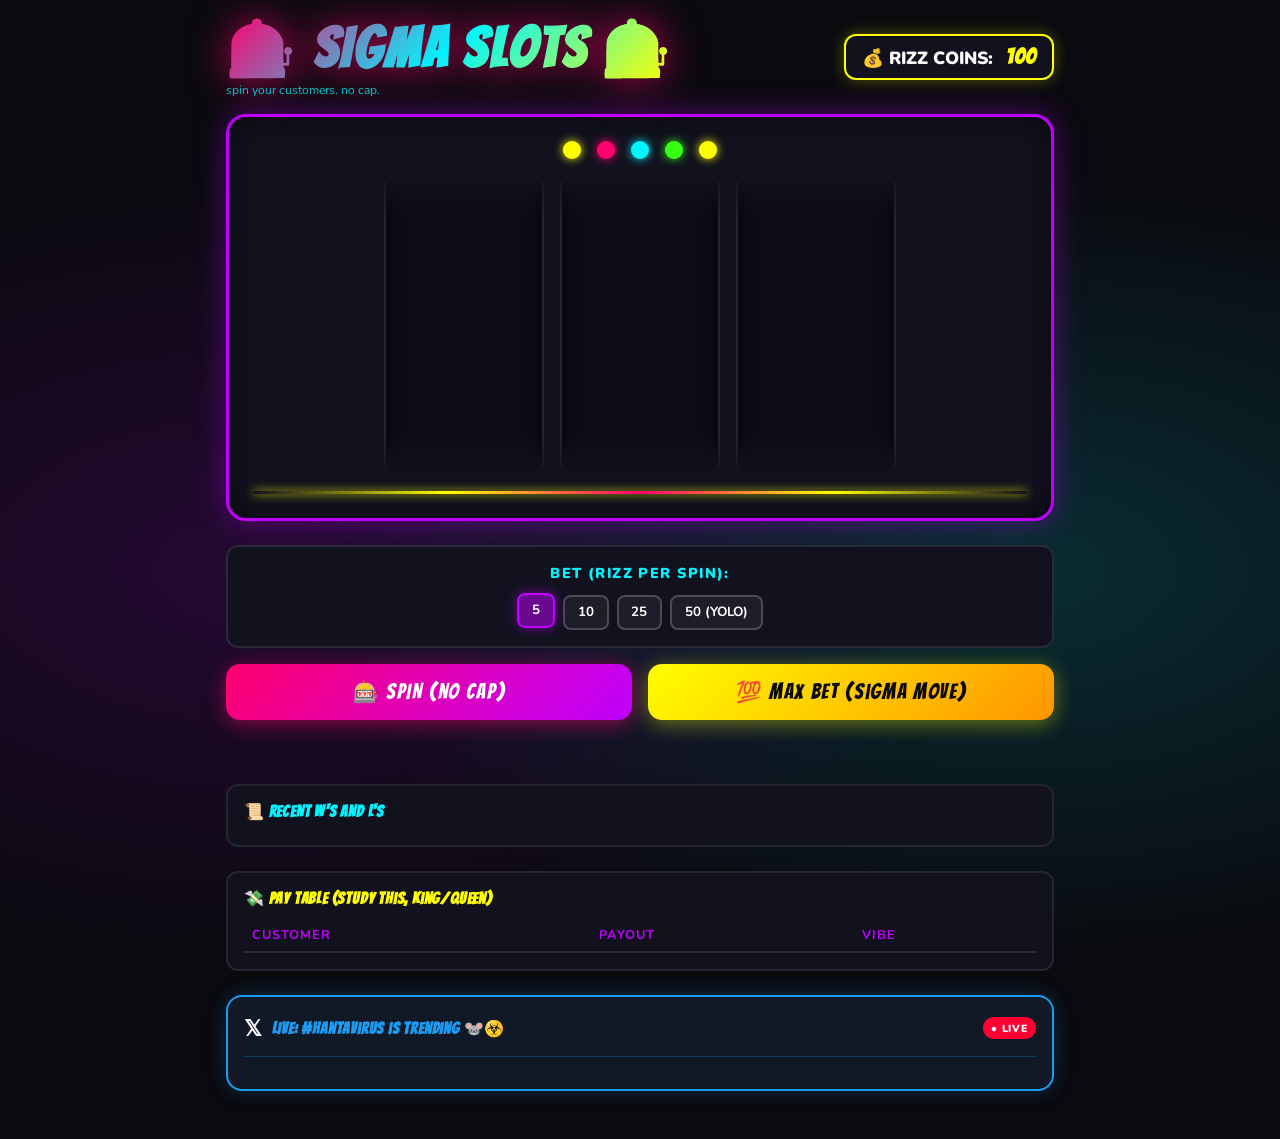
==== commit 9c94d89c: "feat: start coins 100, hantavirus live tweet feed 🐭🦠" ====
--- a/games/slot-machine/index.html
+++ b/games/slot-machine/index.html
@@ -13,6 +13,7 @@
       --neon-yellow: #ffff00; --neon-green: #39ff14;
       --neon-purple: #bf00ff; --dark-bg: #0a0a0f;
       --card-bg: #12121f; --reel-bg: #0d0d1a;
+      --twitter-bg: #111927;
     }
     * { margin:0; padding:0; box-sizing:border-box; }
     body {
@@ -25,7 +26,7 @@
     #particles{position:fixed;top:0;left:0;width:100%;height:100%;pointer-events:none;z-index:0;overflow:hidden;}
     .particle{position:absolute;font-size:1.5rem;animation:float-up linear infinite;opacity:0;}
     @keyframes float-up{0%{transform:translateY(100vh) rotate(0);opacity:1;}100%{transform:translateY(-10vh) rotate(720deg);opacity:0;}}
-    #app{position:relative;z-index:1;max-width:800px;margin:0 auto;padding:1rem;}
+    #app{position:relative;z-index:1;max-width:860px;margin:0 auto;padding:1rem;}
     header{display:flex;justify-content:space-between;align-items:center;flex-wrap:wrap;gap:1rem;margin-bottom:1rem;}
     #title{
       font-family:'Bangers',cursive;font-size:clamp(2rem,6vw,3.5rem);letter-spacing:.05em;
@@ -119,28 +120,72 @@
     #history-list li{padding:.3rem 0;border-bottom:1px solid rgba(255,255,255,.05);font-size:.85rem;display:flex;justify-content:space-between;align-items:center;}
     #history-list li.win{color:var(--neon-green);}
     #history-list li.loss{color:#ff6b6b;}
-    #paytable{background:var(--card-bg);border:2px solid rgba(255,255,255,.08);border-radius:12px;padding:1rem;margin-bottom:2rem;}
+    #paytable{background:var(--card-bg);border:2px solid rgba(255,255,255,.08);border-radius:12px;padding:1rem;margin-bottom:1.5rem;}
     #paytable h3{font-family:'Bangers',cursive;letter-spacing:.05em;color:var(--neon-yellow);margin-bottom:.75rem;font-size:1rem;}
     #paytable table{width:100%;border-collapse:collapse;font-size:.85rem;}
     #paytable th{text-align:left;padding:.4rem .5rem;border-bottom:2px solid rgba(255,255,255,.1);color:var(--neon-purple);font-size:.8rem;text-transform:uppercase;letter-spacing:.08em;}
     #paytable td{padding:.35rem .5rem;border-bottom:1px solid rgba(255,255,255,.05);vertical-align:middle;}
     #paytable tr:hover td{background:rgba(255,255,255,.03);}
     .pt-logo{width:28px;height:28px;object-fit:contain;border-radius:6px;background:white;padding:2px;vertical-align:middle;margin-right:6px;}
-    .pt-fallback{width:28px;height:28px;border-radius:6px;display:inline-flex;align-items:center;justify-content:center;font-weight:900;font-size:.6rem;color:white;vertical-align:middle;margin-right:6px;}
+
+    /* ====== TWITTER FEED ====== */
+    #twitter-feed{
+      background:var(--twitter-bg);border:2px solid #1d9bf0;
+      border-radius:16px;padding:1rem;margin-bottom:2rem;
+      box-shadow:0 0 20px rgba(29,155,240,.25);
+    }
+    #twitter-header{
+      display:flex;align-items:center;gap:.6rem;
+      margin-bottom:1rem;border-bottom:1px solid rgba(29,155,240,.25);padding-bottom:.75rem;
+    }
+    #twitter-header .x-logo{font-size:1.4rem;font-weight:900;color:white;}
+    #twitter-header h3{font-family:'Bangers',cursive;letter-spacing:.05em;color:#1d9bf0;font-size:1rem;flex:1;}
+    #live-badge{
+      background:#ff0033;color:white;font-size:.65rem;font-weight:900;
+      padding:.2rem .5rem;border-radius:20px;text-transform:uppercase;letter-spacing:.08em;
+      animation:live-pulse 1s ease-in-out infinite;
+    }
+    @keyframes live-pulse{0%,100%{opacity:1;}50%{opacity:.5;}}
+    #tweet-list{display:flex;flex-direction:column;gap:.75rem;}
+    .tweet{
+      background:rgba(255,255,255,.04);border:1px solid rgba(255,255,255,.07);
+      border-radius:12px;padding:.75rem 1rem;
+      animation:tweet-slide-in .4s ease-out;
+    }
+    .tweet.new{border-color:rgba(29,155,240,.4);background:rgba(29,155,240,.06);animation:tweet-slide-in .4s ease-out,tweet-highlight 2s ease-out;}
+    @keyframes tweet-slide-in{from{transform:translateX(-10px);opacity:0;}to{transform:translateX(0);opacity:1;}}
+    @keyframes tweet-highlight{0%,100%{background:rgba(29,155,240,.06);}20%{background:rgba(29,155,240,.15);}}
+    .tweet-meta{display:flex;align-items:center;gap:.5rem;margin-bottom:.4rem;}
+    .tweet-avatar{
+      width:32px;height:32px;border-radius:50%;
+      display:flex;align-items:center;justify-content:center;
+      font-size:1rem;flex-shrink:0;
+    }
+    .tweet-name{font-weight:900;font-size:.85rem;}
+    .tweet-handle{font-size:.75rem;color:rgba(255,255,255,.45);}
+    .tweet-verified{color:#1d9bf0;font-size:.75rem;}
+    .tweet-time{margin-left:auto;font-size:.7rem;color:rgba(255,255,255,.35);}
+    .tweet-body{font-size:.85rem;line-height:1.45;color:rgba(255,255,255,.9);}
+    .tweet-body .hashtag{color:#1d9bf0;}
+    .tweet-body .mention{color:#1d9bf0;}
+    .tweet-stats{display:flex;gap:1rem;margin-top:.5rem;font-size:.72rem;color:rgba(255,255,255,.4);}
+    .tweet-stats span{cursor:default;}
+    .tweet-bio-tag{
+      display:inline-block;font-size:.6rem;font-weight:900;
+      padding:.15rem .4rem;border-radius:6px;margin-left:.4rem;
+      text-transform:uppercase;letter-spacing:.06em;
+    }
+    .gov{background:rgba(29,155,240,.3);color:#7ac9ff;}
+    .tourist{background:rgba(255,165,0,.3);color:#ffd280;}
+    .scared{background:rgba(255,50,50,.3);color:#ff9999;}
+    .chaos{background:rgba(191,0,255,.3);color:#e080ff;}
 
     /* ====== OVERLAYS ====== */
-    .overlay{
-      position:fixed;inset:0;display:flex;align-items:center;
-      justify-content:center;z-index:100;backdrop-filter:blur(8px);
-    }
+    .overlay{position:fixed;inset:0;display:flex;align-items:center;justify-content:center;z-index:100;backdrop-filter:blur(8px);}
     #win-overlay{background:rgba(0,255,100,.15);animation:overlay-pop .3s ease-out;}
     #lose-overlay{background:rgba(255,0,50,.15);animation:overlay-pop .3s ease-out;}
     @keyframes overlay-pop{0%{opacity:0;transform:scale(.9);}100%{opacity:1;transform:scale(1);}}
-    .overlay-card{
-      background:var(--card-bg);border-radius:24px;padding:2.5rem;
-      text-align:center;max-width:420px;width:90%;
-      animation:content-bounce .5s cubic-bezier(.175,.885,.32,1.275);
-    }
+    .overlay-card{background:var(--card-bg);border-radius:24px;padding:2.5rem;text-align:center;max-width:420px;width:90%;animation:content-bounce .5s cubic-bezier(.175,.885,.32,1.275);}
     #win-overlay .overlay-card{border:3px solid var(--neon-green);box-shadow:0 0 50px rgba(57,255,20,.5);}
     #lose-overlay .overlay-card{border:3px solid #ff6b6b;box-shadow:0 0 50px rgba(255,107,107,.4);}
     @keyframes content-bounce{0%{transform:scale(.5) rotate(-5deg);opacity:0;}60%{transform:scale(1.05) rotate(2deg);}80%{transform:scale(.97) rotate(-1deg);}100%{transform:scale(1) rotate(0);opacity:1;}}
@@ -150,86 +195,27 @@
     #win-overlay .ov-title{color:var(--neon-green);}
     #lose-overlay .ov-title{color:#ff6b6b;}
     #win-amount{font-size:1.3rem;font-weight:900;color:var(--neon-yellow);margin-bottom:1rem;}
-    .ov-btn{
-      background:linear-gradient(135deg,var(--neon-pink),var(--neon-purple));
-      color:white;border:none;border-radius:12px;padding:.75rem 2rem;
-      font-family:'Bangers',cursive;font-size:1.2rem;letter-spacing:.05em;
-      cursor:pointer;transition:all .2s;
-    }
+    .ov-btn{background:linear-gradient(135deg,var(--neon-pink),var(--neon-purple));color:white;border:none;border-radius:12px;padding:.75rem 2rem;font-family:'Bangers',cursive;font-size:1.2rem;letter-spacing:.05em;cursor:pointer;transition:all .2s;}
     .ov-btn:hover{transform:translateY(-2px);box-shadow:0 5px 20px rgba(255,0,110,.5);}
-
-    /* ====== PUPPY (1000 comeback) OVERLAY ====== */
-    #puppy-overlay{
-      position:fixed;inset:0;display:flex;align-items:center;justify-content:center;
-      z-index:150;backdrop-filter:blur(8px);
-      background:radial-gradient(ellipse at center,rgba(255,200,0,.3) 0%,rgba(255,0,110,.2) 50%,rgba(191,0,255,.25) 100%);
-      animation:overlay-pop .4s ease-out;
-    }
-    #puppy-card{
-      background:var(--card-bg);border:4px solid var(--neon-yellow);
-      border-radius:28px;padding:2rem;text-align:center;
-      max-width:460px;width:92%;
-      box-shadow:0 0 80px rgba(255,255,0,.6),0 0 160px rgba(255,0,110,.3);
-      animation:puppy-bounce .6s cubic-bezier(.175,.885,.32,1.275);
-    }
+    #puppy-overlay{position:fixed;inset:0;display:flex;align-items:center;justify-content:center;z-index:150;backdrop-filter:blur(8px);background:radial-gradient(ellipse at center,rgba(255,200,0,.3) 0%,rgba(255,0,110,.2) 50%,rgba(191,0,255,.25) 100%);animation:overlay-pop .4s ease-out;}
+    #puppy-card{background:var(--card-bg);border:4px solid var(--neon-yellow);border-radius:28px;padding:2rem;text-align:center;max-width:460px;width:92%;box-shadow:0 0 80px rgba(255,255,0,.6),0 0 160px rgba(255,0,110,.3);animation:puppy-bounce .6s cubic-bezier(.175,.885,.32,1.275);}
     @keyframes puppy-bounce{0%{transform:scale(.3) rotate(-8deg);opacity:0;}50%{transform:scale(1.08) rotate(3deg);}75%{transform:scale(.96) rotate(-1deg);}100%{transform:scale(1) rotate(0);opacity:1;}}
-    #puppy-card .big-title{
-      font-family:'Bangers',cursive;font-size:clamp(1.8rem,5vw,2.6rem);letter-spacing:.06em;
-      background:linear-gradient(135deg,var(--neon-yellow),var(--neon-pink),var(--neon-cyan));
-      -webkit-background-clip:text;-webkit-text-fill-color:transparent;background-clip:text;
-      margin-bottom:.3rem;animation:title-pulse 1s ease-in-out infinite;
-    }
+    #puppy-card .big-title{font-family:'Bangers',cursive;font-size:clamp(1.8rem,5vw,2.6rem);letter-spacing:.06em;background:linear-gradient(135deg,var(--neon-yellow),var(--neon-pink),var(--neon-cyan));-webkit-background-clip:text;-webkit-text-fill-color:transparent;background-clip:text;margin-bottom:.3rem;animation:title-pulse 1s ease-in-out infinite;}
     .puppy-sub{font-size:.85rem;color:var(--neon-cyan);margin-bottom:1rem;font-weight:700;}
-    .puppy-photo{
-      width:240px;height:240px;object-fit:cover;border-radius:20px;
-      border:4px solid var(--neon-yellow);
-      box-shadow:0 0 40px rgba(255,255,0,.5),0 0 80px rgba(255,0,110,.3);
-      animation:puppy-pulse 1s ease-in-out infinite alternate;display:block;margin:0 auto 1rem;
-    }
+    .puppy-photo{width:240px;height:240px;object-fit:cover;border-radius:20px;border:4px solid var(--neon-yellow);box-shadow:0 0 40px rgba(255,255,0,.5),0 0 80px rgba(255,0,110,.3);animation:puppy-pulse 1s ease-in-out infinite alternate;display:block;margin:0 auto 1rem;}
     @keyframes puppy-pulse{from{box-shadow:0 0 30px rgba(255,255,0,.5),0 0 60px rgba(255,0,110,.2);transform:scale(1);}to{box-shadow:0 0 60px rgba(255,255,0,.8),0 0 100px rgba(0,245,255,.4);transform:scale(1.03);}}
     .puppy-msg{font-family:'Bangers',cursive;font-size:1.4rem;letter-spacing:.05em;color:var(--neon-green);margin-bottom:.3rem;}
     .puppy-detail{font-size:.8rem;color:rgba(255,255,255,.65);margin-bottom:1.2rem;}
-
-    /* ====== BROKE (0 coins) OVERLAY ====== */
-    #broke-overlay{
-      position:fixed;inset:0;display:flex;align-items:center;justify-content:center;
-      z-index:150;backdrop-filter:blur(10px);
-      background:radial-gradient(ellipse at center,rgba(255,0,50,.3) 0%,rgba(100,0,0,.4) 100%);
-      animation:overlay-pop .4s ease-out;
-    }
-    #broke-card{
-      background:var(--card-bg);border:4px solid #ff3333;
-      border-radius:28px;padding:2rem;text-align:center;
-      max-width:460px;width:92%;
-      box-shadow:0 0 80px rgba(255,50,50,.6),0 0 160px rgba(255,0,0,.3);
-      animation:puppy-bounce .6s cubic-bezier(.175,.885,.32,1.275);
-    }
-    #broke-card .big-title{
-      font-family:'Bangers',cursive;font-size:clamp(1.8rem,5vw,2.6rem);letter-spacing:.06em;
-      color:#ff3333;
-      text-shadow:0 0 20px rgba(255,50,50,.8);
-      margin-bottom:.3rem;
-    }
+    #broke-overlay{position:fixed;inset:0;display:flex;align-items:center;justify-content:center;z-index:150;backdrop-filter:blur(10px);background:radial-gradient(ellipse at center,rgba(255,0,50,.3) 0%,rgba(100,0,0,.4) 100%);animation:overlay-pop .4s ease-out;}
+    #broke-card{background:var(--card-bg);border:4px solid #ff3333;border-radius:28px;padding:2rem;text-align:center;max-width:460px;width:92%;box-shadow:0 0 80px rgba(255,50,50,.6),0 0 160px rgba(255,0,0,.3);animation:puppy-bounce .6s cubic-bezier(.175,.885,.32,1.275);}
+    #broke-card .big-title{font-family:'Bangers',cursive;font-size:clamp(1.8rem,5vw,2.6rem);letter-spacing:.06em;color:#ff3333;text-shadow:0 0 20px rgba(255,50,50,.8);margin-bottom:.3rem;}
     .broke-sub{font-size:.85rem;color:#ff8888;margin-bottom:1rem;font-weight:700;}
-    .broke-photo{
-      width:240px;height:240px;object-fit:cover;border-radius:20px;
-      border:4px solid #ff3333;
-      box-shadow:0 0 40px rgba(255,50,50,.5);
-      display:block;margin:0 auto 1rem;
-      animation:broke-wobble 2s ease-in-out infinite;
-    }
+    .broke-photo{width:240px;height:240px;object-fit:cover;border-radius:20px;border:4px solid #ff3333;box-shadow:0 0 40px rgba(255,50,50,.5);display:block;margin:0 auto 1rem;animation:broke-wobble 2s ease-in-out infinite;}
     @keyframes broke-wobble{0%,100%{transform:rotate(-2deg);}50%{transform:rotate(2deg);}}
     .broke-msg{font-family:'Bangers',cursive;font-size:1.4rem;letter-spacing:.05em;color:#ff6666;margin-bottom:.3rem;}
     .broke-detail{font-size:.8rem;color:rgba(255,255,255,.55);margin-bottom:1.2rem;}
-    #restart-btn{
-      background:linear-gradient(135deg,#ff3333,#ff6600);
-      color:white;border:none;border-radius:12px;padding:.75rem 2rem;
-      font-family:'Bangers',cursive;font-size:1.2rem;letter-spacing:.05em;
-      cursor:pointer;transition:all .2s;
-      box-shadow:0 4px 20px rgba(255,50,50,.4);
-    }
+    #restart-btn{background:linear-gradient(135deg,#ff3333,#ff6600);color:white;border:none;border-radius:12px;padding:.75rem 2rem;font-family:'Bangers',cursive;font-size:1.2rem;letter-spacing:.05em;cursor:pointer;transition:all .2s;box-shadow:0 4px 20px rgba(255,50,50,.4);}
     #restart-btn:hover{transform:translateY(-2px);box-shadow:0 8px 30px rgba(255,50,50,.7);}
-
     .hidden{display:none!important;}
     .confetti{position:fixed;width:10px;height:10px;top:-10px;animation:confetti-fall linear forwards;z-index:200;pointer-events:none;border-radius:2px;}
     @keyframes confetti-fall{0%{transform:translateY(0) rotate(0) translateX(0);opacity:1;}100%{transform:translateY(110vh) rotate(720deg) translateX(var(--drift));opacity:0;}}
@@ -241,13 +227,13 @@
   <div id="particles"></div>
   <div id="app">
     <header>
-      <div id="title-wrapper">
+      <div>
         <h1 id="title">🎰 SIGMA SLOTS 🎰</h1>
         <p id="subtitle">spin your customers. no cap.</p>
       </div>
       <div id="balance-display">
         <span>💰 RIZZ COINS:</span>
-        <span id="balance">1000</span>
+        <span id="balance">100</span>
       </div>
     </header>
     <div id="meme-banner" class="hidden"></div>
@@ -266,11 +252,10 @@
     <div id="bet-section">
       <label>BET (rizz per spin):</label>
       <div id="bet-buttons">
-        <button class="bet-btn active" data-bet="10">10</button>
+        <button class="bet-btn active" data-bet="5">5</button>
+        <button class="bet-btn" data-bet="10">10</button>
         <button class="bet-btn" data-bet="25">25</button>
-        <button class="bet-btn" data-bet="50">50</button>
-        <button class="bet-btn" data-bet="100">100</button>
-        <button class="bet-btn" data-bet="250">250 (YOLO)</button>
+        <button class="bet-btn" data-bet="50">50 (YOLO)</button>
       </div>
     </div>
     <div id="controls">
@@ -287,6 +272,16 @@
       <table id="paytable-body">
         <tr><th>Customer</th><th>Payout</th><th>Vibe</th></tr>
       </table>
+    </div>
+
+    <!-- HANTAVIRUS LIVE FEED -->
+    <div id="twitter-feed">
+      <div id="twitter-header">
+        <span class="x-logo">𝕏</span>
+        <h3>LIVE: #Hantavirus is trending 🐭☣️</h3>
+        <span id="live-badge">● LIVE</span>
+      </div>
+      <div id="tweet-list"></div>
     </div>
   </div>
 
@@ -299,8 +294,7 @@
       <button class="ov-btn" id="win-close">aight bet, collect W</button>
     </div>
   </div>
-
-  <!-- Lose overlay (per-spin, not game-over) -->
+  <!-- Lose overlay -->
   <div id="lose-overlay" class="overlay hidden">
     <div class="overlay-card">
       <div class="ov-emoji" id="lose-emoji"></div>
@@ -308,385 +302,318 @@
       <button class="ov-btn" id="lose-close">rip bozo, keep going</button>
     </div>
   </div>
-
   <!-- 1000-coin comeback puppy -->
   <div id="puppy-overlay" class="hidden">
     <div id="puppy-card">
       <div class="big-title">🐶 COMEBACK KING 🐶</div>
       <div class="puppy-sub">you clawed back to 1000 rizz coins. the dog is proud.</div>
-      <img class="puppy-photo"
-        src="https://raw.githubusercontent.com/austendemo/SKO-Games/main/games/slot-machine/puppy.png"
-        alt="proud puppy"
-        onerror="this.style.fontSize='6rem';this.style.lineHeight='240px';this.textContent='🐶';" />
+      <img class="puppy-photo" src="https://raw.githubusercontent.com/austendemo/SKO-Games/main/games/slot-machine/puppy.png" alt="proud puppy" onerror="this.style.fontSize='6rem';this.style.lineHeight='240px';this.textContent='🐶';" />
       <div class="puppy-msg">THE DOG BELIEVES IN YOU 🐶✨</div>
       <div class="puppy-detail">went broke and came back. absolute sigma behavior.</div>
       <button class="ov-btn" id="puppy-close">ok bestie, keep grinding</button>
     </div>
   </div>
-
   <!-- ZERO COINS broke puppy -->
   <div id="broke-overlay" class="hidden">
     <div id="broke-card">
       <div class="big-title">💀 COMPLETELY COOKED 💀</div>
       <div class="broke-sub">bro went to zero. the dog is not okay about this.</div>
-      <img class="broke-photo"
-        src="https://raw.githubusercontent.com/austendemo/SKO-Games/main/games/slot-machine/puppy2.png"
-        alt="sad puppy"
-        onerror="this.style.fontSize='6rem';this.style.lineHeight='240px';this.textContent='😭';" />
+      <img class="broke-photo" src="https://raw.githubusercontent.com/austendemo/SKO-Games/main/games/slot-machine/puppy2.png" alt="sad puppy" onerror="this.style.fontSize='6rem';this.style.lineHeight='240px';this.textContent='😭';" />
       <div class="broke-msg">L + RATIO + WENT BROKE 💀</div>
-      <div class="broke-detail">your rizz has been fully revoked. press restart for a second chance (you don't deserve it but ok).</div>
+      <div class="broke-detail">your rizz has been fully revoked. press restart for a second chance.</div>
       <button id="restart-btn">🔄 RESTART (cope)</button>
     </div>
   </div>
 
   <script>
-    // ====== CUSTOMER SYMBOLS ======
     const CLR = 'https://logo.clearbit.com/';
     const SYMBOLS = [
-      { name:'Abridge',    domain:'abridge.com',          color:'#6B48FF', weight:1  },
-      { name:'Sublime',    domain:'sublimesecurity.com',  color:'#FF4500', weight:2  },
-      { name:'Reka AI',    domain:'reka.ai',              color:'#00C4CC', weight:3  },
-      { name:'Tecovas',    domain:'tecovas.com',          color:'#8B4513', weight:4  },
-      { name:'Yotpo',      domain:'yotpo.com',            color:'#FF3A70', weight:5  },
-      { name:'Zelis',      domain:'zelis.com',            color:'#003087', weight:6  },
-      { name:'Prokeep',    domain:'prokeep.com',          color:'#F5A623', weight:7  },
-      { name:'Rivet',      domain:'rivethealth.com',      color:'#1DB954', weight:8  },
-      { name:'OnBoard',    domain:'onboardmeetings.com',  color:'#0078D4', weight:9  },
-      { name:'Arch',       domain:'arch.co',              color:'#333333', weight:10 },
+      { name:'Abridge',   domain:'abridge.com',         color:'#6B48FF', weight:1  },
+      { name:'Sublime',   domain:'sublimesecurity.com', color:'#FF4500', weight:2  },
+      { name:'Reka AI',   domain:'reka.ai',             color:'#00C4CC', weight:3  },
+      { name:'Tecovas',   domain:'tecovas.com',         color:'#8B4513', weight:4  },
+      { name:'Yotpo',     domain:'yotpo.com',           color:'#FF3A70', weight:5  },
+      { name:'Zelis',     domain:'zelis.com',           color:'#003087', weight:6  },
+      { name:'Prokeep',   domain:'prokeep.com',         color:'#F5A623', weight:7  },
+      { name:'Rivet',     domain:'rivethealth.com',     color:'#1DB954', weight:8  },
+      { name:'OnBoard',   domain:'onboardmeetings.com', color:'#0078D4', weight:9  },
+      { name:'Arch',      domain:'arch.co',             color:'#333333', weight:10 },
     ];
-    const PAYOUTS = {
-      Abridge:500, Sublime:200, 'Reka AI':150, Tecovas:100,
-      Yotpo:75, Zelis:50, Prokeep:30, Rivet:15, OnBoard:10, Arch:8,
-    };
+    const PAYOUTS = { Abridge:500, Sublime:200, 'Reka AI':150, Tecovas:100, Yotpo:75, Zelis:50, Prokeep:30, Rivet:15, OnBoard:10, Arch:8 };
     const WIN_MESSAGES = [
-      { emoji:'💰', text:'DEAL CLOSED FR', sub:'bro secured the bag' },
-      { emoji:'🔥', text:'BUSSIN PIPELINE', sub:'no cap bestie' },
-      { emoji:'✨', text:'SLAY MOMENT',    sub:'the audacity of winning' },
-      { emoji:'🎯', text:'QUOTA CRUSHED',  sub:'understood king/queen' },
-      { emoji:'🚀', text:'TO THE MOON',    sub:'literally go off' },
+      {emoji:'💰',text:'DEAL CLOSED FR'},{emoji:'🔥',text:'BUSSIN PIPELINE'},
+      {emoji:'✨',text:'SLAY MOMENT'},{emoji:'🎯',text:'QUOTA CRUSHED'},{emoji:'🚀',text:'TO THE MOON'},
     ];
     const LOSE_MESSAGES = [
-      { emoji:'💀', text:'L + RATIO',       sub:'skill issue (jk keep going)' },
-      { emoji:'🤡', text:'CLOWNED',          sub:'get clowned fr' },
-      { emoji:'😭', text:'RIP BOZO',         sub:'the machine ate well today' },
-      { emoji:'📉', text:'PIPELINE DOWN',   sub:'manifesting next spin W' },
+      {emoji:'💀',text:'L + RATIO'},{emoji:'🤡',text:'CLOWNED'},
+      {emoji:'😭',text:'RIP BOZO'},{emoji:'📉',text:'PIPELINE DOWN'},
     ];
     const MEME_BANNERS = [
-      '💀 the machine said skill issue. no cap 💀',
-      '🗿 ohio moment detected in the pipeline 🗿',
-      '✨ sigma grindset = winning slots fr ✨',
-      '🤌 italian hands could not save your ARR 🤌',
-      '🎪 welcome to the circus (you are the AE) 🎪',
-      '🚀 to the moon but quota requires more spins 🚀',
+      '💀 the machine said skill issue. no cap 💀','🗿 ohio moment detected in the pipeline 🗿',
+      '✨ sigma grindset = winning slots fr ✨','🤌 italian hands could not save your ARR 🤌',
+      '🎪 welcome to the circus (you are the AE) 🎪','🚀 to the moon but quota requires more spins 🚀',
       '💸 customer spinning detected. this is fine. 💸',
     ];
 
-    let balance = 1000, currentBet = 10, isSpinning = false;
+    // ====== HANTAVIRUS TWEETS ======
+    const ALL_TWEETS = [
+      {
+        avatar:'🚢', name:'Brenda Kowalski', handle:'@brendak_cruising', tag:'tourist',
+        body:'Day 4 of our Caribbean cruise and honestly having the TIME of my life 🌊 ignore the <span class="hashtag">#hantavirus</span> stuff my daughter keeps texting me about. The buffet is incredible!!',
+        likes:'2.3K', rts:'891', replies:'4.1K', time:'2m ago'
+      },
+      {
+        avatar:'🏛️', name:'HHS Public Affairs', handle:'@HHSgov', verified:true, tag:'gov',
+        body:'Regarding ongoing inquiries about <span class="hashtag">#Hantavirus</span>: We are aware of the situation. We are monitoring. Please do not contact this office directly. We cannot help you individually. Thank you for your understanding. Stay safe.',
+        likes:'891', rts:'12.4K', replies:'31.2K', time:'4m ago'
+      },
+      {
+        avatar:'😱', name:'Jake from Omaha', handle:'@jakefromohiomaha', tag:'scared',
+        body:'WHY IS NOBODY TALKING ABOUT THIS my neighbor's cousin's coworker said they saw a MOUSE on a cruise ship and now I'm not going outside ever again <span class="hashtag">#hantavirus</span> <span class="hashtag">#StayHome</span> <span class="hashtag">#DoNotGoOutside</span>',
+        likes:'47K', rts:'89K', replies:'2.1K', time:'6m ago'
+      },
+      {
+        avatar:'🚢', name:'Royal Caribbean Fan Account', handle:'@RCL_fanboy2009', tag:'tourist',
+        body:'Just got off the phone with Royal Caribbean. They said the <span class="hashtag">#hantavirus</span> concerns are "overblown" and our Mediterranean cruise departs Friday as scheduled 🛳️ Honestly can't wait!! Packing now!! We're SO excited!!',
+        likes:'234', rts:'5.8K', replies:'9.3K', time:'11m ago'
+      },
+      {
+        avatar:'🏛️', name:'CDC Communications', handle:'@CDCgov', verified:true, tag:'gov',
+        body:'<span class="hashtag">#Hantavirus</span> update: We are still gathering data. In the meantime, avoid rodents. Wash your hands. Do not DM us. Do not call us. We are doing our best. Please.',
+        likes:'3.1K', rts:'18.7K', replies:'44K', time:'15m ago'
+      },
+      {
+        avatar:'🙅', name:'Karen Situazione', handle:'@karennotgoing', tag:'scared',
+        body:'I was LITERALLY about to board a cruise ship and my doctor texted me "do not go outside" with no other context. Is this about <span class="hashtag">#hantavirus</span>? SOMEONE EXPLAIN. I have 14 bags packed. The Uber is here.',
+        likes:'71K', rts:'103K', replies:'5.6K', time:'18m ago'
+      },
+      {
+        avatar:'🚢', name:'Deborah Sunshine ✈️', handle:'@deb_loves_cruises', tag:'tourist',
+        body:'Day 7 on the ship!! We've been told to "stay in our cabins as a precaution" but honestly I think it's just a drill 😊 The jacuzzi is still open! Posting from the jacuzzi rn 🛁 <span class="hashtag">#vacation</span> <span class="hashtag">#cruise</span> <span class="hashtag">#hantavirus</span>',
+        likes:'156K', rts:'201K', replies:'88K', time:'22m ago'
+      },
+      {
+        avatar:'🏛️', name:'FEMA', handle:'@fema', verified:true, tag:'gov',
+        body:'We have received 2.4 million inquiries about <span class="hashtag">#hantavirus</span> in the past 48 hours. To address your question: yes, we know. No, we cannot call you back individually. No, we cannot advise on cruise bookings. Please consult your physician or just stay home.',
+        likes:'6.7K', rts:'29K', replies:'67K', time:'28m ago'
+      },
+      {
+        avatar:'😰', name:'Chad Nervousowitz', handle:'@chadnervous99', tag:'scared',
+        body:'bro i looked up <span class="hashtag">#hantavirus</span> symptoms and i definitely don't have them but also i'm not going outside until 2027 just to be safe. ordered 400 dollars of DoorDash. canceled my gym membership. this is my life now.',
+        likes:'312K', rts:'450K', replies:'12K', time:'35m ago'
+      },
+      {
+        avatar:'🚢', name:'Gary & Linda Baumgartner', handle:'@gary_linda_travel', tag:'tourist',
+        body:'UPDATE: The cruise ship captain just announced over the intercom to "remain calm and avoid the lower decks." Linda thinks it's a surprise party for someone. I am less sure. Either way the dinner shows are still on! <span class="hashtag">#cruise</span> <span class="hashtag">#hantavirus</span> <span class="hashtag">#ThisIsFine</span>',
+        likes:'891K', rts:'1.2M', replies:'234K', time:'41m ago'
+      },
+    ];
+
+    // ====== TWEET RENDERER ======
+    const TAG_COLORS = { gov:'gov', tourist:'tourist', scared:'scared', chaos:'chaos' };
+    const TAG_LABELS = { gov:'🏛️ GOV', tourist:'🚢 ON A CRUISE', scared:'😱 SCARED', chaos:'🔥 CHAOS' };
+
+    function renderTweet(t, isNew) {
+      const div = document.createElement('div');
+      div.className = 'tweet' + (isNew ? ' new' : '');
+      div.innerHTML = `
+        <div class="tweet-meta">
+          <div class="tweet-avatar">${t.avatar}</div>
+          <div>
+            <span class="tweet-name">${t.name}</span>
+            ${t.verified ? '<span class="tweet-verified">✓</span>' : ''}
+            <span class="tweet-bio-tag ${TAG_COLORS[t.tag] || 'chaos'}">${TAG_LABELS[t.tag] || t.tag}</span><br>
+            <span class="tweet-handle">${t.handle}</span>
+          </div>
+          <span class="tweet-time">${t.time}</span>
+        </div>
+        <div class="tweet-body">${t.body}</div>
+        <div class="tweet-stats">
+          <span>💬 ${t.replies}</span>
+          <span>🔁 ${t.rts}</span>
+          <span>❤️ ${t.likes}</span>
+        </div>
+      `;
+      return div;
+    }
+
+    function buildTweetFeed() {
+      const list = document.getElementById('tweet-list');
+      list.innerHTML = '';
+      ALL_TWEETS.forEach(t => list.appendChild(renderTweet(t, false)));
+    }
+
+    // Simulate "new" tweets rolling in every 8-15s
+    let tweetIdx = 0;
+    function rotateTweets() {
+      const list = document.getElementById('tweet-list');
+      const t = { ...ALL_TWEETS[tweetIdx % ALL_TWEETS.length] };
+      // Update time to "just now"
+      const mins = Math.floor(Math.random()*3);
+      t.time = mins === 0 ? 'just now' : mins + 'm ago';
+      // Bump numbers slightly
+      const bump = n => { const v = parseFloat(n); return isNaN(v) ? n : (v + Math.floor(Math.random()*50)).toLocaleString(); };
+      t.likes = bump(t.likes.replace(/[KM]/g,'')); t.rts = bump(t.rts.replace(/[KM]/g,''));
+      const newEl = renderTweet(t, true);
+      list.insertBefore(newEl, list.firstChild);
+      // Keep max 10 visible
+      while(list.children.length > 10) list.removeChild(list.lastChild);
+      tweetIdx++;
+      setTimeout(rotateTweets, 8000 + Math.random()*7000);
+    }
+
+    // ====== SLOT MACHINE LOGIC ======
+    let balance = 100, currentBet = 5, isSpinning = false;
     let history = [], spinCount = 0;
     let hasDippedBelow1000 = false, puppyShownThisRound = false;
-    let brokeShown = false;
-
-    const balanceEl    = document.getElementById('balance');
-    const spinBtn      = document.getElementById('spin-btn');
-    const maxBtn       = document.getElementById('max-btn');
-    const historyList  = document.getElementById('history-list');
-    const memeBanner   = document.getElementById('meme-banner');
-    const winOverlay   = document.getElementById('win-overlay');
-    const loseOverlay  = document.getElementById('lose-overlay');
-    const puppyOverlay = document.getElementById('puppy-overlay');
-    const brokeOverlay = document.getElementById('broke-overlay');
-    const reelInners   = [1,2,3].map(i=>document.getElementById('reel'+i+'-inner'));
-    const reels        = [1,2,3].map(i=>document.getElementById('reel'+i));
-
-    // ====== LOGO HELPERS ======
-    function logoUrl(sym) { return CLR + sym.domain; }
-
-    function createSymbolEl(sym) {
-      const d = document.createElement('div');
-      d.className = 'reel-symbol';
-      d.dataset.name = sym.name;
-      const img = document.createElement('img');
-      img.className = 'logo-img';
-      img.src = logoUrl(sym);
-      img.alt = sym.name;
-      img.onerror = function(){
-        this.remove();
-        const fb = document.createElement('div');
-        fb.className = 'logo-fallback';
-        fb.style.background = sym.color;
-        fb.textContent = sym.name.substring(0,3);
-        d.prepend(fb);
-      };
-      const lbl = document.createElement('div');
-      lbl.className = 'logo-label';
-      lbl.textContent = sym.name;
-      d.appendChild(img);
-      d.appendChild(lbl);
-      return d;
-    }
-
-    function updateSymbolEl(el, sym) {
-      el.dataset.name = sym.name;
-      const img = el.querySelector('img.logo-img');
-      const fb  = el.querySelector('.logo-fallback');
-      const lbl = el.querySelector('.logo-label');
-      if(img){ img.src = logoUrl(sym); img.alt = sym.name; }
-      else if(fb){ fb.style.background = sym.color; fb.textContent = sym.name.substring(0,3); }
-      if(lbl) lbl.textContent = sym.name;
-    }
-
-    // ====== WEIGHTED RANDOM ======
-    function weightedRandom() {
-      const pool = SYMBOLS.map(s=>({sym:s, w:1/s.weight}));
-      const total = pool.reduce((a,s)=>a+s.w, 0);
-      let r = Math.random()*total;
-      for(const s of pool){ r-=s.w; if(r<=0) return s.sym; }
-      return pool[pool.length-1].sym;
-    }
-
-    // ====== BUILD REELS ======
-    function buildReels() {
-      reelInners.forEach(inner=>{
-        inner.innerHTML=''; inner.style.transform='';
-        for(let i=0;i<5;i++){
-          inner.appendChild(createSymbolEl(SYMBOLS[Math.floor(Math.random()*SYMBOLS.length)]));
-        }
+
+    const balanceEl  = document.getElementById('balance');
+    const spinBtn    = document.getElementById('spin-btn');
+    const maxBtn     = document.getElementById('max-btn');
+    const histList   = document.getElementById('history-list');
+    const memeBanner = document.getElementById('meme-banner');
+    const winOv      = document.getElementById('win-overlay');
+    const loseOv     = document.getElementById('lose-overlay');
+    const puppyOv    = document.getElementById('puppy-overlay');
+    const brokeOv    = document.getElementById('broke-overlay');
+    const reelInners = [1,2,3].map(i=>document.getElementById('reel'+i+'-inner'));
+    const reels      = [1,2,3].map(i=>document.getElementById('reel'+i));
+
+    function logoUrl(s){ return CLR + s.domain; }
+    function createSymbolEl(s){
+      const d=document.createElement('div'); d.className='reel-symbol'; d.dataset.name=s.name;
+      const img=document.createElement('img'); img.className='logo-img'; img.src=logoUrl(s); img.alt=s.name;
+      img.onerror=function(){this.remove();const fb=document.createElement('div');fb.className='logo-fallback';fb.style.background=s.color;fb.textContent=s.name.substring(0,3);d.prepend(fb);};
+      const lbl=document.createElement('div'); lbl.className='logo-label'; lbl.textContent=s.name;
+      d.appendChild(img); d.appendChild(lbl); return d;
+    }
+    function updateSymbolEl(el,s){
+      el.dataset.name=s.name;
+      const img=el.querySelector('img.logo-img'),fb=el.querySelector('.logo-fallback'),lbl=el.querySelector('.logo-label');
+      if(img){img.src=logoUrl(s);img.alt=s.name;} else if(fb){fb.style.background=s.color;fb.textContent=s.name.substring(0,3);}
+      if(lbl) lbl.textContent=s.name;
+    }
+    function weightedRandom(){
+      const pool=SYMBOLS.map(s=>({sym:s,w:1/s.weight}));
+      const total=pool.reduce((a,s)=>a+s.w,0); let r=Math.random()*total;
+      for(const s of pool){r-=s.w;if(r<=0)return s.sym;} return pool[pool.length-1].sym;
+    }
+    function buildReels(){
+      reelInners.forEach(inner=>{inner.innerHTML='';inner.style.transform='';
+        for(let i=0;i<5;i++) inner.appendChild(createSymbolEl(SYMBOLS[Math.floor(Math.random()*SYMBOLS.length)]));
       });
     }
-
-    function setReelSymbol(innerEl, sym) {
-      const all = innerEl.querySelectorAll('.reel-symbol');
-      updateSymbolEl(all[2], sym);
-      [0,1,3,4].forEach(i=>updateSymbolEl(all[i], SYMBOLS[Math.floor(Math.random()*SYMBOLS.length)]));
-    }
-
-    // ====== ANIMATE REEL ======
-    function animateReel(idx, finalSym, dur) {
+    function setReelSymbol(innerEl,sym){
+      const all=innerEl.querySelectorAll('.reel-symbol'); updateSymbolEl(all[2],sym);
+      [0,1,3,4].forEach(i=>updateSymbolEl(all[i],SYMBOLS[Math.floor(Math.random()*SYMBOLS.length)]));
+    }
+    function animateReel(idx,finalSym,dur){
       return new Promise(resolve=>{
-        const inner = reelInners[idx];
-        const start = performance.now();
-        let lastSwap = start, pos = 0;
+        const inner=reelInners[idx]; const start=performance.now(); let lastSwap=start,pos=0;
         function tick(now){
-          const e = now - start;
-          const speed = e < dur-300 ? 18 : Math.max(3, 18*(1-(e-(dur-300))/300));
-          pos += speed; if(pos>=100) pos-=100;
-          inner.style.transform = `translateY(${pos}px)`;
-          if(now-lastSwap > 90 && e < dur-200){
-            inner.querySelectorAll('.reel-symbol').forEach(el=>{
-              updateSymbolEl(el, SYMBOLS[Math.floor(Math.random()*SYMBOLS.length)]);
-            });
-            lastSwap = now;
-          }
-          if(e<dur){ requestAnimationFrame(tick); }
-          else{ inner.style.transform=''; setReelSymbol(inner,finalSym); resolve(); }
-        }
-        requestAnimationFrame(tick);
+          const e=now-start;
+          const speed=e<dur-300?18:Math.max(3,18*(1-(e-(dur-300))/300));
+          pos+=speed; if(pos>=100) pos-=100;
+          inner.style.transform=`translateY(${pos}px)`;
+          if(now-lastSwap>90&&e<dur-200){ inner.querySelectorAll('.reel-symbol').forEach(el=>updateSymbolEl(el,SYMBOLS[Math.floor(Math.random()*SYMBOLS.length)])); lastSwap=now; }
+          if(e<dur){requestAnimationFrame(tick);} else{inner.style.transform='';setReelSymbol(inner,finalSym);resolve();}
+        } requestAnimationFrame(tick);
       });
     }
-
-    // ====== SPIN ======
-    async function spin() {
+    async function spin(){
       if(isSpinning) return;
-      if(balance <= 0){ brokeOverlay.classList.remove('hidden'); return; }
-      if(balance < currentBet){ showMeme('💀 not enough rizz coins to spin! lower your bet, king 💀'); return; }
-
-      isSpinning = true; spinCount++;
-      const prevBalance = balance;
-      balance -= currentBet; updateBalance();
-      if(balance < 1000) hasDippedBelow1000 = true;
-
-      spinBtn.disabled = true;
-      spinBtn.classList.add('spinning');
-      spinBtn.textContent = '🌀 SPINNING...';
-      reels.forEach(r=>r.classList.remove('winner'));
-      spawnParticles();
-
-      const result = [weightedRandom(), weightedRandom(), weightedRandom()];
-      await Promise.all([
-        animateReel(0, result[0], 900),
-        animateReel(1, result[1], 1200),
-        animateReel(2, result[2], 1500),
-      ]);
-
-      const [a,b,c] = result;
-      let payout = 0, isWin = false;
-      if(a.name===b.name && b.name===c.name){
-        payout = currentBet*(PAYOUTS[a.name]||10); isWin=true;
-        reels.forEach(r=>r.classList.add('winner'));
+      if(balance<=0){brokeOv.classList.remove('hidden');return;}
+      if(balance<currentBet){showMeme('💀 not enough rizz coins! lower your bet, king 💀');return;}
+      isSpinning=true; spinCount++;
+      const prevBalance=balance; balance-=currentBet; updateBalance();
+      if(balance<1000) hasDippedBelow1000=true;
+      spinBtn.disabled=true; spinBtn.classList.add('spinning'); spinBtn.textContent='🌀 SPINNING...';
+      reels.forEach(r=>r.classList.remove('winner')); spawnParticles();
+      const result=[weightedRandom(),weightedRandom(),weightedRandom()];
+      await Promise.all([animateReel(0,result[0],900),animateReel(1,result[1],1200),animateReel(2,result[2],1500)]);
+      const [a,b,c]=result; let payout=0,isWin=false;
+      if(a.name===b.name&&b.name===c.name){
+        payout=currentBet*(PAYOUTS[a.name]||10);isWin=true;reels.forEach(r=>r.classList.add('winner'));
       } else if(a.name===b.name||b.name===c.name||a.name===c.name){
-        payout = currentBet*2; isWin=true;
-        reels.forEach((r,i)=>{
-          if((i===0&&(a.name===b.name||a.name===c.name))||(i===1&&(a.name===b.name||b.name===c.name))||(i===2&&(b.name===c.name||a.name===c.name)))
-            r.classList.add('winner');
-        });
+        payout=currentBet*2;isWin=true;
+        reels.forEach((r,i)=>{if((i===0&&(a.name===b.name||a.name===c.name))||(i===1&&(a.name===b.name||b.name===c.name))||(i===2&&(b.name===c.name||a.name===c.name)))r.classList.add('winner');});
       }
-
       if(isWin){
-        balance += payout; updateBalance();
-        recordHistory(result, payout, true);
-        if(hasDippedBelow1000 && balance>=1000 && prevBalance-currentBet<1000 && !puppyShownThisRound){
-          puppyShownThisRound = true;
-          hasDippedBelow1000 = false;
-          setTimeout(()=>showPuppy(), 400);
-        } else {
-          setTimeout(()=>showWin(payout), 300);
-        }
+        balance+=payout;updateBalance(); recordHistory(result,payout,true);
+        if(hasDippedBelow1000&&balance>=1000&&prevBalance-currentBet<1000&&!puppyShownThisRound){
+          puppyShownThisRound=true;hasDippedBelow1000=false;setTimeout(()=>showPuppy(),400);
+        } else setTimeout(()=>showWin(payout),300);
       } else {
-        recordHistory(result, 0, false);
-        // check broke
-        if(balance <= 0){
-          setTimeout(()=>{ brokeOverlay.classList.remove('hidden'); }, 400);
-        } else {
-          setTimeout(()=>showLoss(), 300);
-        }
+        recordHistory(result,0,false);
+        if(balance<=0){setTimeout(()=>brokeOv.classList.remove('hidden'),400);}
+        else setTimeout(()=>showLoss(),300);
       }
-
       if(spinCount%5===0) showMeme(MEME_BANNERS[Math.floor(Math.random()*MEME_BANNERS.length)]);
-      spinBtn.disabled = false;
-      spinBtn.classList.remove('spinning');
-      spinBtn.textContent = '🎰 SPIN (no cap)';
-      isSpinning = false;
-    }
-
-    function updateBalance(){ balanceEl.textContent = balance.toLocaleString(); }
-
-    function showMeme(msg){
-      memeBanner.textContent = msg;
-      memeBanner.classList.remove('hidden');
-      memeBanner.style.animation='none'; void memeBanner.offsetWidth;
-      memeBanner.style.animation='banner-shake .5s ease-in-out';
-      setTimeout(()=>memeBanner.classList.add('hidden'),4000);
-    }
-    function showWin(amount){
-      const msg=WIN_MESSAGES[Math.floor(Math.random()*WIN_MESSAGES.length)];
-      document.getElementById('win-emoji').textContent=msg.emoji;
-      document.getElementById('win-text').textContent=msg.text;
-      document.getElementById('win-amount').textContent='+'+amount.toLocaleString()+' RIZZ COINS 💰';
-      winOverlay.classList.remove('hidden');
-      spawnConfetti();
-    }
-    function showLoss(){
-      const msg=LOSE_MESSAGES[Math.floor(Math.random()*LOSE_MESSAGES.length)];
-      document.getElementById('lose-emoji').textContent=msg.emoji;
-      document.getElementById('lose-text').textContent=msg.text;
-      loseOverlay.classList.remove('hidden');
-    }
-    function showPuppy(){
-      puppyOverlay.classList.remove('hidden');
-      spawnConfetti(); setTimeout(spawnConfetti,600); setTimeout(spawnConfetti,1200);
-    }
+      spinBtn.disabled=false;spinBtn.classList.remove('spinning');spinBtn.textContent='🎰 SPIN (no cap)';isSpinning=false;
+    }
+    function updateBalance(){balanceEl.textContent=balance.toLocaleString();}
+    function showMeme(msg){memeBanner.textContent=msg;memeBanner.classList.remove('hidden');memeBanner.style.animation='none';void memeBanner.offsetWidth;memeBanner.style.animation='banner-shake .5s ease-in-out';setTimeout(()=>memeBanner.classList.add('hidden'),4000);}
+    function showWin(amount){const m=WIN_MESSAGES[Math.floor(Math.random()*WIN_MESSAGES.length)];document.getElementById('win-emoji').textContent=m.emoji;document.getElementById('win-text').textContent=m.text;document.getElementById('win-amount').textContent='+'+amount.toLocaleString()+' RIZZ COINS 💰';winOv.classList.remove('hidden');spawnConfetti();}
+    function showLoss(){const m=LOSE_MESSAGES[Math.floor(Math.random()*LOSE_MESSAGES.length)];document.getElementById('lose-emoji').textContent=m.emoji;document.getElementById('lose-text').textContent=m.text;loseOv.classList.remove('hidden');}
+    function showPuppy(){puppyOv.classList.remove('hidden');spawnConfetti();setTimeout(spawnConfetti,600);setTimeout(spawnConfetti,1200);}
     function recordHistory(result,payout,win){
       history.unshift({names:result.map(r=>r.name).join(' | '),payout,bet:currentBet,win});
       if(history.length>20) history.pop();
-      historyList.innerHTML=history.map(h=>{
-        const cls=h.win?'win':'loss';
-        const lbl=h.win?'W +'+h.payout.toLocaleString()+' 🤑':'L -'+h.bet+' 💀';
-        return `<li class="${cls}"><span>${h.names}</span><span>${lbl}</span></li>`;
-      }).join('');
-    }
-    function spawnParticles(){
-      const emojis=['💸','⭐','🌟','✨','💫','🎉','🎊','🔥','💎'];
-      for(let i=0;i<12;i++) setTimeout(()=>{
-        const p=document.createElement('div'); p.className='particle';
-        p.textContent=emojis[Math.floor(Math.random()*emojis.length)];
-        p.style.left=Math.random()*100+'vw';
-        p.style.animationDuration=(2+Math.random()*3)+'s';
-        p.style.fontSize=(1+Math.random()*1.5)+'rem';
-        document.getElementById('particles').appendChild(p);
-        setTimeout(()=>p.remove(),5000);
-      },i*80);
-    }
-    function spawnConfetti(){
-      const colors=['#ff006e','#00f5ff','#ffff00','#39ff14','#bf00ff','#ff9500'];
-      for(let i=0;i<80;i++) setTimeout(()=>{
-        const c=document.createElement('div'); c.className='confetti';
-        c.style.left=Math.random()*100+'vw';
-        c.style.background=colors[Math.floor(Math.random()*colors.length)];
-        c.style.width=(6+Math.random()*8)+'px'; c.style.height=c.style.width;
-        c.style.setProperty('--drift',(Math.random()*200-100)+'px');
-        c.style.animationDuration=(2+Math.random()*3)+'s';
-        document.body.appendChild(c); setTimeout(()=>c.remove(),5000);
-      },i*25);
-    }
-
-    // ====== BUILD PAY TABLE ======
+      histList.innerHTML=history.map(h=>`<li class="${h.win?'win':'loss'}"><span>${h.names}</span><span>${h.win?'W +'+h.payout.toLocaleString()+' 🤑':'L -'+h.bet+' 💀'}</span></li>`).join('');
+    }
+    function spawnParticles(){const emojis=['💸','⭐','🌟','✨','💫','🎉','🎊','🔥','💎'];for(let i=0;i<12;i++)setTimeout(()=>{const p=document.createElement('div');p.className='particle';p.textContent=emojis[Math.floor(Math.random()*emojis.length)];p.style.left=Math.random()*100+'vw';p.style.animationDuration=(2+Math.random()*3)+'s';p.style.fontSize=(1+Math.random()*1.5)+'rem';document.getElementById('particles').appendChild(p);setTimeout(()=>p.remove(),5000);},i*80);}
+    function spawnConfetti(){const cols=['#ff006e','#00f5ff','#ffff00','#39ff14','#bf00ff','#ff9500'];for(let i=0;i<80;i++)setTimeout(()=>{const c=document.createElement('div');c.className='confetti';c.style.left=Math.random()*100+'vw';c.style.background=cols[Math.floor(Math.random()*cols.length)];c.style.width=(6+Math.random()*8)+'px';c.style.height=c.style.width;c.style.setProperty('--drift',(Math.random()*200-100)+'px');c.style.animationDuration=(2+Math.random()*3)+'s';document.body.appendChild(c);setTimeout(()=>c.remove(),5000);},i*25);}
     function buildPayTable(){
-      const tbody = document.getElementById('paytable-body');
-      const vibes = ['UNICORN DEAL 🦄','MEGA W 🔥','BUSSIN FR ✨','PIPELINE HEAT 🔥','SLAY 💅','MID DEAL 😐','SMALL W 💸','ok sure','sure i guess','whatever'];
+      const tbody=document.getElementById('paytable-body');
+      const vibes=['UNICORN DEAL 🦄','MEGA W 🔥','BUSSIN FR ✨','PIPELINE HEAT 🔥','SLAY 💅','MID DEAL 😐','SMALL W 💸','ok sure','sure i guess','whatever'];
       SYMBOLS.forEach((sym,i)=>{
         const tr=document.createElement('tr');
         const td1=document.createElement('td');
-        const img=document.createElement('img');
-        img.className='pt-logo'; img.src=logoUrl(sym); img.alt=sym.name;
-        img.onerror=function(){this.remove();};
-        td1.appendChild(img);
-        td1.appendChild(document.createTextNode(sym.name));
+        const img=document.createElement('img'); img.className='pt-logo'; img.src=logoUrl(sym); img.alt=sym.name; img.onerror=function(){this.remove();};
+        td1.appendChild(img); td1.appendChild(document.createTextNode(sym.name));
         const td2=document.createElement('td'); td2.textContent=(PAYOUTS[sym.name]||8)+'x';
         const td3=document.createElement('td'); td3.textContent=vibes[i]||'W';
-        tr.appendChild(td1); tr.appendChild(td2); tr.appendChild(td3);
-        tbody.appendChild(tr);
+        tr.appendChild(td1);tr.appendChild(td2);tr.appendChild(td3);tbody.appendChild(tr);
       });
       const trAny=document.createElement('tr');
-      ['Any 2 match','2x','mid (still a W tho)'].forEach(t=>{ const td=document.createElement('td'); td.textContent=t; trAny.appendChild(td); });
+      ['Any 2 match','2x','mid (still a W tho)'].forEach(t=>{const td=document.createElement('td');td.textContent=t;trAny.appendChild(td);});
       tbody.appendChild(trAny);
     }
-
-    // ====== EVENT LISTENERS ======
-    spinBtn.addEventListener('click', spin);
+    spinBtn.addEventListener('click',spin);
     maxBtn.addEventListener('click',()=>{
       document.querySelectorAll('.bet-btn').forEach(b=>b.classList.remove('active'));
-      document.querySelector('[data-bet="250"]').classList.add('active');
-      currentBet=250;
-      showMeme('🗿 MAX BET ACTIVATED. sigma behavior detected 🗿');
+      document.querySelector('[data-bet="50"]').classList.add('active');
+      currentBet=50; showMeme('🗿 MAX BET ACTIVATED. sigma behavior detected 🗿');
     });
     document.querySelectorAll('.bet-btn').forEach(btn=>btn.addEventListener('click',()=>{
       document.querySelectorAll('.bet-btn').forEach(b=>b.classList.remove('active'));
-      btn.classList.add('active');
-      currentBet=parseInt(btn.dataset.bet);
+      btn.classList.add('active'); currentBet=parseInt(btn.dataset.bet);
     }));
-    document.getElementById('win-close').addEventListener('click',()=>{
-      winOverlay.classList.add('hidden');
-      reels.forEach(r=>r.classList.remove('winner'));
-    });
-    document.getElementById('lose-close').addEventListener('click',()=>loseOverlay.classList.add('hidden'));
-    document.getElementById('puppy-close').addEventListener('click',()=>{
-      puppyOverlay.classList.add('hidden');
-      puppyShownThisRound=false;
-      reels.forEach(r=>r.classList.remove('winner'));
-    });
+    document.getElementById('win-close').addEventListener('click',()=>{winOv.classList.add('hidden');reels.forEach(r=>r.classList.remove('winner'));});
+    document.getElementById('lose-close').addEventListener('click',()=>loseOv.classList.add('hidden'));
+    document.getElementById('puppy-close').addEventListener('click',()=>{puppyOv.classList.add('hidden');puppyShownThisRound=false;reels.forEach(r=>r.classList.remove('winner'));});
     document.getElementById('restart-btn').addEventListener('click',()=>{
-      balance=1000; currentBet=10; spinCount=0;
-      hasDippedBelow1000=false; puppyShownThisRound=false; brokeShown=false;
-      history=[];
-      historyList.innerHTML='';
-      updateBalance();
+      balance=100;currentBet=5;spinCount=0;hasDippedBelow1000=false;puppyShownThisRound=false;
+      history=[];histList.innerHTML='';updateBalance();
       document.querySelectorAll('.bet-btn').forEach(b=>b.classList.remove('active'));
-      document.querySelector('[data-bet="10"]').classList.add('active');
-      reels.forEach(r=>r.classList.remove('winner'));
-      brokeOverlay.classList.add('hidden');
-      buildReels();
+      document.querySelector('[data-bet="5"]').classList.add('active');
+      reels.forEach(r=>r.classList.remove('winner'));brokeOv.classList.add('hidden');buildReels();
       showMeme('🔄 RESTARTED. second chances are for real ones. 🔄');
     });
-    document.addEventListener('keydown',e=>{
-      if(e.code==='Space'&&!isSpinning){e.preventDefault();spin();}
-    });
-
-    // Ambient particles
+    document.addEventListener('keydown',e=>{if(e.code==='Space'&&!isSpinning){e.preventDefault();spin();}});
     setInterval(()=>{
       const emojis=['🗿','💀','🔥','✨','💸','🎰','🤑'];
-      const p=document.createElement('div'); p.className='particle';
+      const p=document.createElement('div');p.className='particle';
       p.textContent=emojis[Math.floor(Math.random()*emojis.length)];
-      p.style.left=Math.random()*100+'vw';
-      p.style.animationDuration=(5+Math.random()*8)+'s';
-      p.style.opacity='0.1';
-      p.style.fontSize=(0.8+Math.random())+'rem';
-      document.getElementById('particles').appendChild(p);
-      setTimeout(()=>p.remove(),13000);
+      p.style.left=Math.random()*100+'vw';p.style.animationDuration=(5+Math.random()*8)+'s';
+      p.style.opacity='0.1';p.style.fontSize=(0.8+Math.random())+'rem';
+      document.getElementById('particles').appendChild(p);setTimeout(()=>p.remove(),13000);
     },900);
-
     buildReels();
     buildPayTable();
     updateBalance();
+    buildTweetFeed();
+    setTimeout(rotateTweets, 8000);
   </script>
 </body>
 </html>
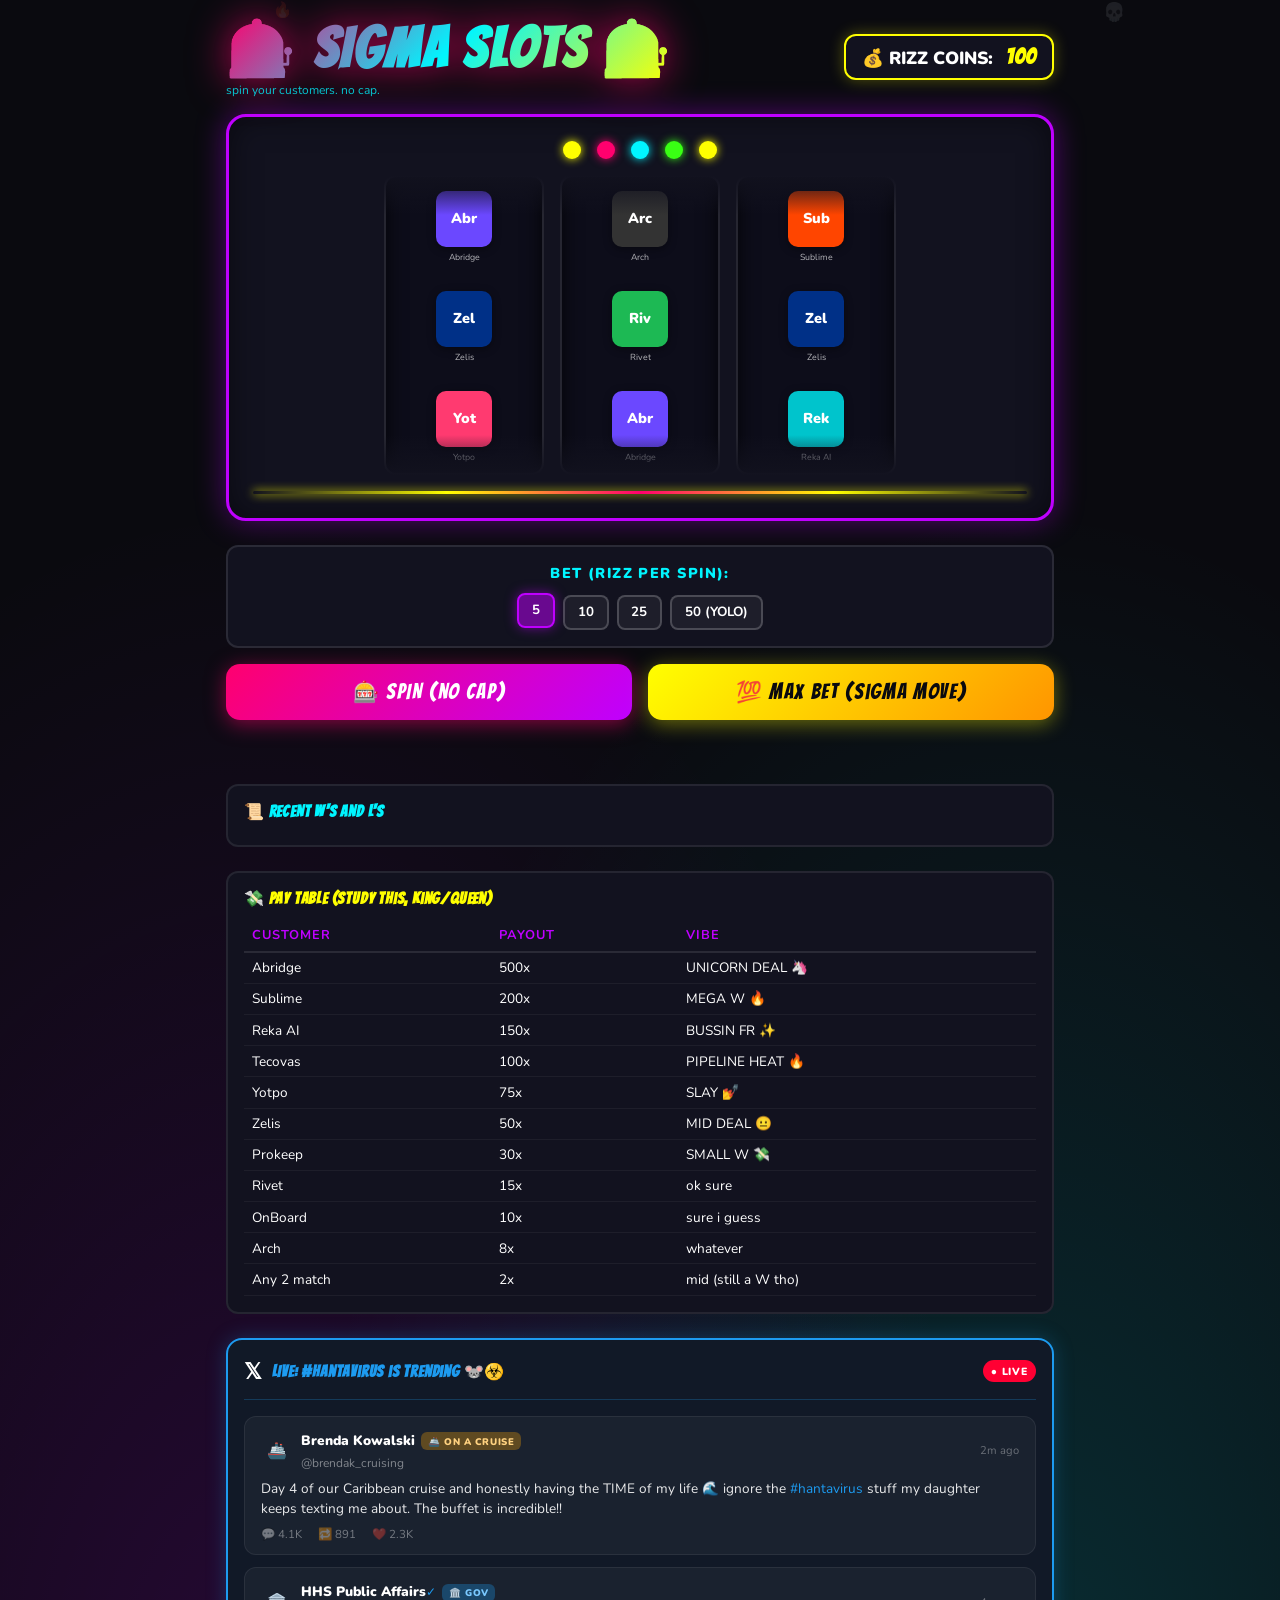
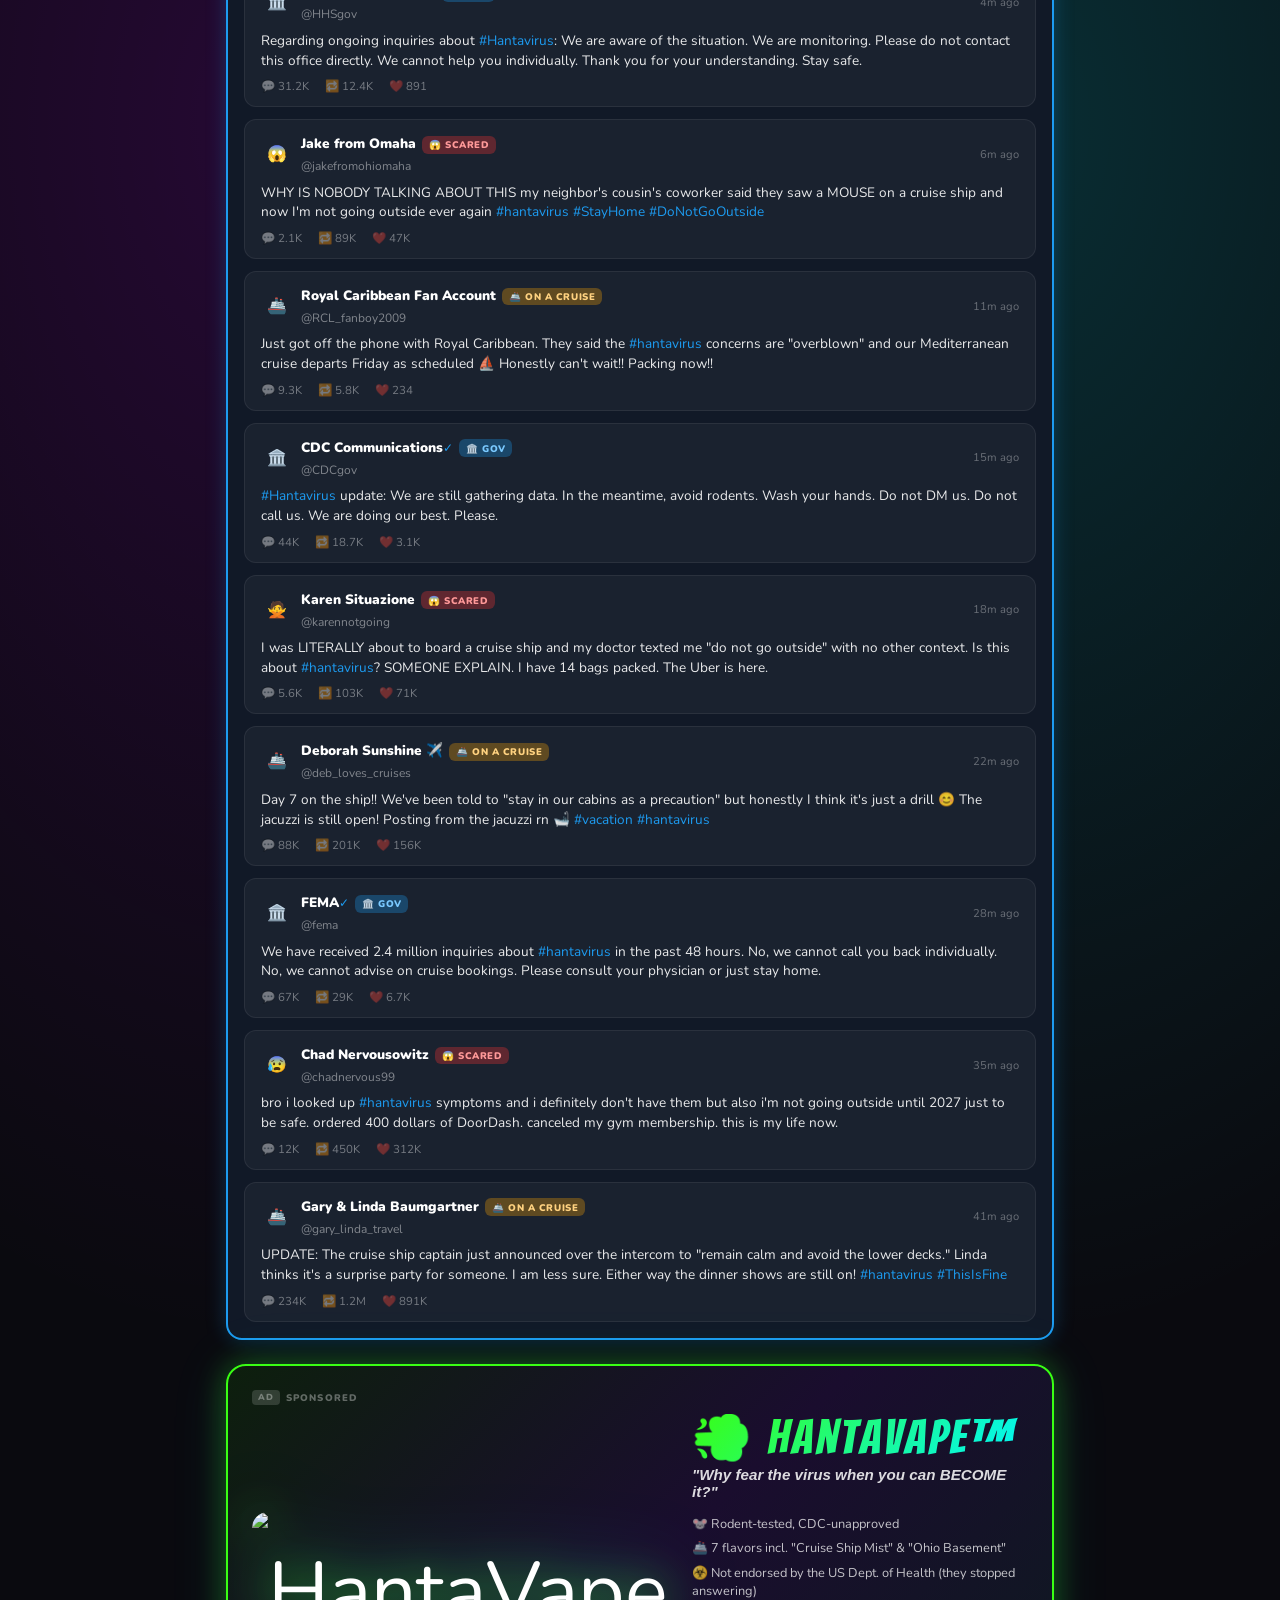
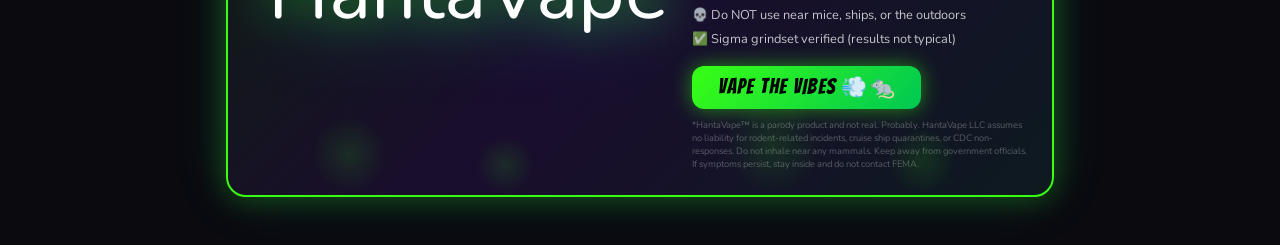
==== commit 3305dec2: "feat: HantaVape™ sponsored advertisement 💨🐭" ====
--- a/games/slot-machine/index.html
+++ b/games/slot-machine/index.html
@@ -131,7 +131,7 @@
     /* ====== TWITTER FEED ====== */
     #twitter-feed{
       background:var(--twitter-bg);border:2px solid #1d9bf0;
-      border-radius:16px;padding:1rem;margin-bottom:2rem;
+      border-radius:16px;padding:1rem;margin-bottom:1.5rem;
       box-shadow:0 0 20px rgba(29,155,240,.25);
     }
     #twitter-header{
@@ -156,29 +156,110 @@
     @keyframes tweet-slide-in{from{transform:translateX(-10px);opacity:0;}to{transform:translateX(0);opacity:1;}}
     @keyframes tweet-highlight{0%,100%{background:rgba(29,155,240,.06);}20%{background:rgba(29,155,240,.15);}}
     .tweet-meta{display:flex;align-items:center;gap:.5rem;margin-bottom:.4rem;}
-    .tweet-avatar{
-      width:32px;height:32px;border-radius:50%;
-      display:flex;align-items:center;justify-content:center;
-      font-size:1rem;flex-shrink:0;
-    }
+    .tweet-avatar{width:32px;height:32px;border-radius:50%;display:flex;align-items:center;justify-content:center;font-size:1rem;flex-shrink:0;}
     .tweet-name{font-weight:900;font-size:.85rem;}
     .tweet-handle{font-size:.75rem;color:rgba(255,255,255,.45);}
     .tweet-verified{color:#1d9bf0;font-size:.75rem;}
     .tweet-time{margin-left:auto;font-size:.7rem;color:rgba(255,255,255,.35);}
     .tweet-body{font-size:.85rem;line-height:1.45;color:rgba(255,255,255,.9);}
     .tweet-body .hashtag{color:#1d9bf0;}
-    .tweet-body .mention{color:#1d9bf0;}
     .tweet-stats{display:flex;gap:1rem;margin-top:.5rem;font-size:.72rem;color:rgba(255,255,255,.4);}
-    .tweet-stats span{cursor:default;}
-    .tweet-bio-tag{
-      display:inline-block;font-size:.6rem;font-weight:900;
-      padding:.15rem .4rem;border-radius:6px;margin-left:.4rem;
-      text-transform:uppercase;letter-spacing:.06em;
-    }
+    .tweet-bio-tag{display:inline-block;font-size:.6rem;font-weight:900;padding:.15rem .4rem;border-radius:6px;margin-left:.4rem;text-transform:uppercase;letter-spacing:.06em;}
     .gov{background:rgba(29,155,240,.3);color:#7ac9ff;}
     .tourist{background:rgba(255,165,0,.3);color:#ffd280;}
     .scared{background:rgba(255,50,50,.3);color:#ff9999;}
     .chaos{background:rgba(191,0,255,.3);color:#e080ff;}
+
+    /* ====== HANTAVAPE AD ====== */
+    #hantavape-ad{
+      position:relative;
+      border-radius:20px;
+      padding:1.5rem;
+      margin-bottom:2rem;
+      overflow:hidden;
+      background:linear-gradient(135deg,#0d1f0d 0%,#1a0d2e 50%,#0d1a1f 100%);
+      border:2px solid #39ff14;
+      box-shadow:0 0 30px rgba(57,255,20,.3),0 0 60px rgba(0,245,255,.1);
+      animation:ad-border-pulse 3s ease-in-out infinite;
+    }
+    @keyframes ad-border-pulse{
+      0%,100%{box-shadow:0 0 30px rgba(57,255,20,.3),0 0 60px rgba(0,245,255,.1);border-color:#39ff14;}
+      50%{box-shadow:0 0 50px rgba(57,255,20,.6),0 0 100px rgba(0,245,255,.2);border-color:#00f5ff;}
+    }
+    #ad-smoke{
+      position:absolute;top:0;left:0;width:100%;height:100%;
+      pointer-events:none;overflow:hidden;opacity:0.15;
+    }
+    .smoke-puff{
+      position:absolute;border-radius:50%;
+      background:radial-gradient(circle,rgba(57,255,20,.8) 0%,transparent 70%);
+      animation:smoke-rise linear infinite;
+    }
+    @keyframes smoke-rise{
+      0%{transform:translateY(0) scale(1);opacity:0.8;}
+      100%{transform:translateY(-200px) scale(3);opacity:0;}
+    }
+    #ad-sponsored{
+      font-size:.6rem;font-weight:900;color:rgba(255,255,255,.35);
+      text-transform:uppercase;letter-spacing:.12em;margin-bottom:.6rem;
+      display:flex;align-items:center;gap:.4rem;
+    }
+    #ad-sponsored::before{content:'AD';background:rgba(255,255,255,.15);padding:.1rem .35rem;border-radius:4px;font-size:.55rem;}
+    #ad-inner{
+      display:flex;gap:1.5rem;align-items:center;flex-wrap:wrap;
+    }
+    #ad-img-wrap{flex-shrink:0;}
+    #ad-img{
+      width:160px;height:160px;object-fit:contain;
+      border-radius:16px;
+      filter:drop-shadow(0 0 20px rgba(57,255,20,.6)) drop-shadow(0 0 40px rgba(0,245,255,.3));
+      animation:ad-img-float 3s ease-in-out infinite;
+    }
+    @keyframes ad-img-float{
+      0%,100%{transform:translateY(0) rotate(-2deg);}
+      50%{transform:translateY(-8px) rotate(2deg);}
+    }
+    #ad-text{flex:1;min-width:200px;}
+    #ad-title{
+      font-family:'Bangers',cursive;
+      font-size:clamp(2rem,5vw,3rem);
+      letter-spacing:.06em;
+      background:linear-gradient(135deg,#39ff14,#00f5ff,#39ff14);
+      background-size:200% 200%;
+      -webkit-background-clip:text;-webkit-text-fill-color:transparent;background-clip:text;
+      animation:ad-title-shimmer 2s linear infinite;
+      line-height:1;
+      margin-bottom:.2rem;
+    }
+    @keyframes ad-title-shimmer{0%{background-position:0% 50%;}100%{background-position:200% 50%;}}
+    #ad-tagline{
+      font-size:.95rem;font-weight:900;
+      color:rgba(255,255,255,.85);
+      margin-bottom:.75rem;
+      font-style:italic;
+    }
+    #ad-features{
+      list-style:none;margin-bottom:.9rem;
+    }
+    #ad-features li{
+      font-size:.8rem;color:rgba(255,255,255,.75);
+      padding:.2rem 0;display:flex;align-items:center;gap:.4rem;
+    }
+    #ad-cta{
+      display:inline-block;
+      background:linear-gradient(135deg,#39ff14,#00c853);
+      color:#000;font-family:'Bangers',cursive;
+      font-size:1.3rem;letter-spacing:.06em;
+      padding:.6rem 1.6rem;border-radius:12px;
+      box-shadow:0 0 20px rgba(57,255,20,.5);
+      animation:cta-pulse .8s ease-in-out infinite alternate;
+      cursor:pointer;margin-bottom:.6rem;display:block;width:fit-content;
+    }
+    @keyframes cta-pulse{from{box-shadow:0 0 15px rgba(57,255,20,.4);transform:scale(1);}to{box-shadow:0 0 35px rgba(57,255,20,.8);transform:scale(1.03);}}
+    #ad-disclaimer{
+      font-size:.58rem;color:rgba(255,255,255,.3);
+      line-height:1.4;max-width:420px;
+    }
 
     /* ====== OVERLAYS ====== */
     .overlay{position:fixed;inset:0;display:flex;align-items:center;justify-content:center;z-index:100;backdrop-filter:blur(8px);}
@@ -283,6 +364,39 @@
       </div>
       <div id="tweet-list"></div>
     </div>
+
+    <!-- HANTAVAPE AD -->
+    <div id="hantavape-ad">
+      <div id="ad-smoke">
+        <div class="smoke-puff" style="width:80px;height:80px;left:10%;bottom:0;animation-duration:4s;animation-delay:0s;"></div>
+        <div class="smoke-puff" style="width:60px;height:60px;left:30%;bottom:0;animation-duration:5s;animation-delay:1s;"></div>
+        <div class="smoke-puff" style="width:100px;height:100px;left:60%;bottom:0;animation-duration:3.5s;animation-delay:.5s;"></div>
+        <div class="smoke-puff" style="width:70px;height:70px;left:80%;bottom:0;animation-duration:4.5s;animation-delay:2s;"></div>
+      </div>
+      <div id="ad-sponsored">Sponsored</div>
+      <div id="ad-inner">
+        <div id="ad-img-wrap">
+          <img id="ad-img"
+            src="https://raw.githubusercontent.com/austendemo/SKO-Games/main/hantavape.png"
+            alt="HantaVape"
+            onerror="this.style.fontSize='5rem';this.style.lineHeight='160px';this.textContent='💨';" />
+        </div>
+        <div id="ad-text">
+          <div id="ad-title">💨 HantaVape™</div>
+          <div id="ad-tagline">"Why fear the virus when you can BECOME it?"</div>
+          <ul id="ad-features">
+            <li>🐭 Rodent-tested, CDC-unapproved</li>
+            <li>🚢 7 flavors incl. "Cruise Ship Mist" &amp; "Ohio Basement"</li>
+            <li>☣️ Not endorsed by the US Dept. of Health (they stopped answering)</li>
+            <li>💀 Do NOT use near mice, ships, or the outdoors</li>
+            <li>✅ Sigma grindset verified (results not typical)</li>
+          </ul>
+          <div id="ad-cta">VAPE THE VIBES 💨🐀</div>
+          <div id="ad-disclaimer">*HantaVape™ is a parody product and not real. Probably. HantaVape LLC assumes no liability for rodent-related incidents, cruise ship quarantines, or CDC non-responses. Do not inhale near any mammals. Keep away from government officials. If symptoms persist, stay inside and do not contact FEMA.</div>
+        </div>
+      </div>
+    </div>
+
   </div>
 
   <!-- Win overlay -->
@@ -354,201 +468,104 @@
       '🎪 welcome to the circus (you are the AE) 🎪','🚀 to the moon but quota requires more spins 🚀',
       '💸 customer spinning detected. this is fine. 💸',
     ];
-
-    // ====== HANTAVIRUS TWEETS ======
     const ALL_TWEETS = [
-      {
-        avatar:'🚢', name:'Brenda Kowalski', handle:'@brendak_cruising', tag:'tourist',
-        body:'Day 4 of our Caribbean cruise and honestly having the TIME of my life 🌊 ignore the <span class="hashtag">#hantavirus</span> stuff my daughter keeps texting me about. The buffet is incredible!!',
-        likes:'2.3K', rts:'891', replies:'4.1K', time:'2m ago'
-      },
-      {
-        avatar:'🏛️', name:'HHS Public Affairs', handle:'@HHSgov', verified:true, tag:'gov',
-        body:'Regarding ongoing inquiries about <span class="hashtag">#Hantavirus</span>: We are aware of the situation. We are monitoring. Please do not contact this office directly. We cannot help you individually. Thank you for your understanding. Stay safe.',
-        likes:'891', rts:'12.4K', replies:'31.2K', time:'4m ago'
-      },
-      {
-        avatar:'😱', name:'Jake from Omaha', handle:'@jakefromohiomaha', tag:'scared',
-        body:'WHY IS NOBODY TALKING ABOUT THIS my neighbor's cousin's coworker said they saw a MOUSE on a cruise ship and now I'm not going outside ever again <span class="hashtag">#hantavirus</span> <span class="hashtag">#StayHome</span> <span class="hashtag">#DoNotGoOutside</span>',
-        likes:'47K', rts:'89K', replies:'2.1K', time:'6m ago'
-      },
-      {
-        avatar:'🚢', name:'Royal Caribbean Fan Account', handle:'@RCL_fanboy2009', tag:'tourist',
-        body:'Just got off the phone with Royal Caribbean. They said the <span class="hashtag">#hantavirus</span> concerns are "overblown" and our Mediterranean cruise departs Friday as scheduled 🛳️ Honestly can't wait!! Packing now!! We're SO excited!!',
-        likes:'234', rts:'5.8K', replies:'9.3K', time:'11m ago'
-      },
-      {
-        avatar:'🏛️', name:'CDC Communications', handle:'@CDCgov', verified:true, tag:'gov',
-        body:'<span class="hashtag">#Hantavirus</span> update: We are still gathering data. In the meantime, avoid rodents. Wash your hands. Do not DM us. Do not call us. We are doing our best. Please.',
-        likes:'3.1K', rts:'18.7K', replies:'44K', time:'15m ago'
-      },
-      {
-        avatar:'🙅', name:'Karen Situazione', handle:'@karennotgoing', tag:'scared',
-        body:'I was LITERALLY about to board a cruise ship and my doctor texted me "do not go outside" with no other context. Is this about <span class="hashtag">#hantavirus</span>? SOMEONE EXPLAIN. I have 14 bags packed. The Uber is here.',
-        likes:'71K', rts:'103K', replies:'5.6K', time:'18m ago'
-      },
-      {
-        avatar:'🚢', name:'Deborah Sunshine ✈️', handle:'@deb_loves_cruises', tag:'tourist',
-        body:'Day 7 on the ship!! We've been told to "stay in our cabins as a precaution" but honestly I think it's just a drill 😊 The jacuzzi is still open! Posting from the jacuzzi rn 🛁 <span class="hashtag">#vacation</span> <span class="hashtag">#cruise</span> <span class="hashtag">#hantavirus</span>',
-        likes:'156K', rts:'201K', replies:'88K', time:'22m ago'
-      },
-      {
-        avatar:'🏛️', name:'FEMA', handle:'@fema', verified:true, tag:'gov',
-        body:'We have received 2.4 million inquiries about <span class="hashtag">#hantavirus</span> in the past 48 hours. To address your question: yes, we know. No, we cannot call you back individually. No, we cannot advise on cruise bookings. Please consult your physician or just stay home.',
-        likes:'6.7K', rts:'29K', replies:'67K', time:'28m ago'
-      },
-      {
-        avatar:'😰', name:'Chad Nervousowitz', handle:'@chadnervous99', tag:'scared',
-        body:'bro i looked up <span class="hashtag">#hantavirus</span> symptoms and i definitely don't have them but also i'm not going outside until 2027 just to be safe. ordered 400 dollars of DoorDash. canceled my gym membership. this is my life now.',
-        likes:'312K', rts:'450K', replies:'12K', time:'35m ago'
-      },
-      {
-        avatar:'🚢', name:'Gary & Linda Baumgartner', handle:'@gary_linda_travel', tag:'tourist',
-        body:'UPDATE: The cruise ship captain just announced over the intercom to "remain calm and avoid the lower decks." Linda thinks it's a surprise party for someone. I am less sure. Either way the dinner shows are still on! <span class="hashtag">#cruise</span> <span class="hashtag">#hantavirus</span> <span class="hashtag">#ThisIsFine</span>',
-        likes:'891K', rts:'1.2M', replies:'234K', time:'41m ago'
-      },
+      {avatar:'🚢',name:'Brenda Kowalski',handle:'@brendak_cruising',tag:'tourist',body:'Day 4 of our Caribbean cruise and honestly having the TIME of my life 🌊 ignore the <span class="hashtag">#hantavirus</span> stuff my daughter keeps texting me about. The buffet is incredible!!',likes:'2.3K',rts:'891',replies:'4.1K',time:'2m ago'},
+      {avatar:'🏛️',name:'HHS Public Affairs',handle:'@HHSgov',verified:true,tag:'gov',body:'Regarding ongoing inquiries about <span class="hashtag">#Hantavirus</span>: We are aware of the situation. We are monitoring. Please do not contact this office directly. We cannot help you individually. Thank you for your understanding. Stay safe.',likes:'891',rts:'12.4K',replies:'31.2K',time:'4m ago'},
+      {avatar:'😱',name:'Jake from Omaha',handle:'@jakefromohiomaha',tag:'scared',body:'WHY IS NOBODY TALKING ABOUT THIS my neighbor\'s cousin\'s coworker said they saw a MOUSE on a cruise ship and now I\'m not going outside ever again <span class="hashtag">#hantavirus</span> <span class="hashtag">#StayHome</span> <span class="hashtag">#DoNotGoOutside</span>',likes:'47K',rts:'89K',replies:'2.1K',time:'6m ago'},
+      {avatar:'🚢',name:'Royal Caribbean Fan Account',handle:'@RCL_fanboy2009',tag:'tourist',body:'Just got off the phone with Royal Caribbean. They said the <span class="hashtag">#hantavirus</span> concerns are "overblown" and our Mediterranean cruise departs Friday as scheduled ⛵ Honestly can\'t wait!! Packing now!!',likes:'234',rts:'5.8K',replies:'9.3K',time:'11m ago'},
+      {avatar:'🏛️',name:'CDC Communications',handle:'@CDCgov',verified:true,tag:'gov',body:'<span class="hashtag">#Hantavirus</span> update: We are still gathering data. In the meantime, avoid rodents. Wash your hands. Do not DM us. Do not call us. We are doing our best. Please.',likes:'3.1K',rts:'18.7K',replies:'44K',time:'15m ago'},
+      {avatar:'🙅',name:'Karen Situazione',handle:'@karennotgoing',tag:'scared',body:'I was LITERALLY about to board a cruise ship and my doctor texted me "do not go outside" with no other context. Is this about <span class="hashtag">#hantavirus</span>? SOMEONE EXPLAIN. I have 14 bags packed. The Uber is here.',likes:'71K',rts:'103K',replies:'5.6K',time:'18m ago'},
+      {avatar:'🚢',name:'Deborah Sunshine ✈️',handle:'@deb_loves_cruises',tag:'tourist',body:'Day 7 on the ship!! We\'ve been told to "stay in our cabins as a precaution" but honestly I think it\'s just a drill 😊 The jacuzzi is still open! Posting from the jacuzzi rn 🛁 <span class="hashtag">#vacation</span> <span class="hashtag">#hantavirus</span>',likes:'156K',rts:'201K',replies:'88K',time:'22m ago'},
+      {avatar:'🏛️',name:'FEMA',handle:'@fema',verified:true,tag:'gov',body:'We have received 2.4 million inquiries about <span class="hashtag">#hantavirus</span> in the past 48 hours. No, we cannot call you back individually. No, we cannot advise on cruise bookings. Please consult your physician or just stay home.',likes:'6.7K',rts:'29K',replies:'67K',time:'28m ago'},
+      {avatar:'😰',name:'Chad Nervousowitz',handle:'@chadnervous99',tag:'scared',body:'bro i looked up <span class="hashtag">#hantavirus</span> symptoms and i definitely don\'t have them but also i\'m not going outside until 2027 just to be safe. ordered 400 dollars of DoorDash. canceled my gym membership. this is my life now.',likes:'312K',rts:'450K',replies:'12K',time:'35m ago'},
+      {avatar:'🚢',name:'Gary &amp; Linda Baumgartner',handle:'@gary_linda_travel',tag:'tourist',body:'UPDATE: The cruise ship captain just announced over the intercom to "remain calm and avoid the lower decks." Linda thinks it\'s a surprise party for someone. I am less sure. Either way the dinner shows are still on! <span class="hashtag">#hantavirus</span> <span class="hashtag">#ThisIsFine</span>',likes:'891K',rts:'1.2M',replies:'234K',time:'41m ago'},
     ];
-
-    // ====== TWEET RENDERER ======
-    const TAG_COLORS = { gov:'gov', tourist:'tourist', scared:'scared', chaos:'chaos' };
-    const TAG_LABELS = { gov:'🏛️ GOV', tourist:'🚢 ON A CRUISE', scared:'😱 SCARED', chaos:'🔥 CHAOS' };
-
-    function renderTweet(t, isNew) {
-      const div = document.createElement('div');
-      div.className = 'tweet' + (isNew ? ' new' : '');
-      div.innerHTML = `
-        <div class="tweet-meta">
-          <div class="tweet-avatar">${t.avatar}</div>
-          <div>
-            <span class="tweet-name">${t.name}</span>
-            ${t.verified ? '<span class="tweet-verified">✓</span>' : ''}
-            <span class="tweet-bio-tag ${TAG_COLORS[t.tag] || 'chaos'}">${TAG_LABELS[t.tag] || t.tag}</span><br>
-            <span class="tweet-handle">${t.handle}</span>
-          </div>
-          <span class="tweet-time">${t.time}</span>
-        </div>
-        <div class="tweet-body">${t.body}</div>
-        <div class="tweet-stats">
-          <span>💬 ${t.replies}</span>
-          <span>🔁 ${t.rts}</span>
-          <span>❤️ ${t.likes}</span>
-        </div>
-      `;
+    const TAG_COLORS={gov:'gov',tourist:'tourist',scared:'scared',chaos:'chaos'};
+    const TAG_LABELS={gov:'🏛️ GOV',tourist:'🚢 ON A CRUISE',scared:'😱 SCARED',chaos:'🔥 CHAOS'};
+    function renderTweet(t,isNew){
+      const div=document.createElement('div'); div.className='tweet'+(isNew?' new':'');
+      div.innerHTML=`<div class="tweet-meta"><div class="tweet-avatar">${t.avatar}</div><div><span class="tweet-name">${t.name}</span>${t.verified?'<span class="tweet-verified">✓</span>':''}<span class="tweet-bio-tag ${TAG_COLORS[t.tag]||'chaos'}">${TAG_LABELS[t.tag]||t.tag}</span><br><span class="tweet-handle">${t.handle}</span></div><span class="tweet-time">${t.time}</span></div><div class="tweet-body">${t.body}</div><div class="tweet-stats"><span>💬 ${t.replies}</span><span>🔁 ${t.rts}</span><span>❤️ ${t.likes}</span></div>`;
       return div;
     }
-
-    function buildTweetFeed() {
-      const list = document.getElementById('tweet-list');
-      list.innerHTML = '';
-      ALL_TWEETS.forEach(t => list.appendChild(renderTweet(t, false)));
-    }
-
-    // Simulate "new" tweets rolling in every 8-15s
-    let tweetIdx = 0;
-    function rotateTweets() {
-      const list = document.getElementById('tweet-list');
-      const t = { ...ALL_TWEETS[tweetIdx % ALL_TWEETS.length] };
-      // Update time to "just now"
-      const mins = Math.floor(Math.random()*3);
-      t.time = mins === 0 ? 'just now' : mins + 'm ago';
-      // Bump numbers slightly
-      const bump = n => { const v = parseFloat(n); return isNaN(v) ? n : (v + Math.floor(Math.random()*50)).toLocaleString(); };
-      t.likes = bump(t.likes.replace(/[KM]/g,'')); t.rts = bump(t.rts.replace(/[KM]/g,''));
-      const newEl = renderTweet(t, true);
-      list.insertBefore(newEl, list.firstChild);
-      // Keep max 10 visible
-      while(list.children.length > 10) list.removeChild(list.lastChild);
-      tweetIdx++;
-      setTimeout(rotateTweets, 8000 + Math.random()*7000);
-    }
-
-    // ====== SLOT MACHINE LOGIC ======
-    let balance = 100, currentBet = 5, isSpinning = false;
-    let history = [], spinCount = 0;
-    let hasDippedBelow1000 = false, puppyShownThisRound = false;
-
-    const balanceEl  = document.getElementById('balance');
-    const spinBtn    = document.getElementById('spin-btn');
-    const maxBtn     = document.getElementById('max-btn');
-    const histList   = document.getElementById('history-list');
-    const memeBanner = document.getElementById('meme-banner');
-    const winOv      = document.getElementById('win-overlay');
-    const loseOv     = document.getElementById('lose-overlay');
-    const puppyOv    = document.getElementById('puppy-overlay');
-    const brokeOv    = document.getElementById('broke-overlay');
-    const reelInners = [1,2,3].map(i=>document.getElementById('reel'+i+'-inner'));
-    const reels      = [1,2,3].map(i=>document.getElementById('reel'+i));
-
-    function logoUrl(s){ return CLR + s.domain; }
+    function buildTweetFeed(){const list=document.getElementById('tweet-list');list.innerHTML='';ALL_TWEETS.forEach(t=>list.appendChild(renderTweet(t,false)));}
+    let tweetIdx=0;
+    function rotateTweets(){
+      const list=document.getElementById('tweet-list');
+      const t={...ALL_TWEETS[tweetIdx%ALL_TWEETS.length]};
+      const mins=Math.floor(Math.random()*3); t.time=mins===0?'just now':mins+'m ago';
+      const newEl=renderTweet(t,true); list.insertBefore(newEl,list.firstChild);
+      while(list.children.length>10) list.removeChild(list.lastChild);
+      tweetIdx++; setTimeout(rotateTweets,8000+Math.random()*7000);
+    }
+    let balance=100,currentBet=5,isSpinning=false,history=[],spinCount=0;
+    let hasDippedBelow1000=false,puppyShownThisRound=false;
+    const balanceEl=document.getElementById('balance'),spinBtn=document.getElementById('spin-btn'),maxBtn=document.getElementById('max-btn');
+    const histList=document.getElementById('history-list'),memeBanner=document.getElementById('meme-banner');
+    const winOv=document.getElementById('win-overlay'),loseOv=document.getElementById('lose-overlay');
+    const puppyOv=document.getElementById('puppy-overlay'),brokeOv=document.getElementById('broke-overlay');
+    const reelInners=[1,2,3].map(i=>document.getElementById('reel'+i+'-inner'));
+    const reels=[1,2,3].map(i=>document.getElementById('reel'+i));
+    function logoUrl(s){return CLR+s.domain;}
     function createSymbolEl(s){
-      const d=document.createElement('div'); d.className='reel-symbol'; d.dataset.name=s.name;
-      const img=document.createElement('img'); img.className='logo-img'; img.src=logoUrl(s); img.alt=s.name;
+      const d=document.createElement('div');d.className='reel-symbol';d.dataset.name=s.name;
+      const img=document.createElement('img');img.className='logo-img';img.src=logoUrl(s);img.alt=s.name;
       img.onerror=function(){this.remove();const fb=document.createElement('div');fb.className='logo-fallback';fb.style.background=s.color;fb.textContent=s.name.substring(0,3);d.prepend(fb);};
-      const lbl=document.createElement('div'); lbl.className='logo-label'; lbl.textContent=s.name;
-      d.appendChild(img); d.appendChild(lbl); return d;
+      const lbl=document.createElement('div');lbl.className='logo-label';lbl.textContent=s.name;
+      d.appendChild(img);d.appendChild(lbl);return d;
     }
     function updateSymbolEl(el,s){
       el.dataset.name=s.name;
       const img=el.querySelector('img.logo-img'),fb=el.querySelector('.logo-fallback'),lbl=el.querySelector('.logo-label');
-      if(img){img.src=logoUrl(s);img.alt=s.name;} else if(fb){fb.style.background=s.color;fb.textContent=s.name.substring(0,3);}
-      if(lbl) lbl.textContent=s.name;
+      if(img){img.src=logoUrl(s);img.alt=s.name;}else if(fb){fb.style.background=s.color;fb.textContent=s.name.substring(0,3);}
+      if(lbl)lbl.textContent=s.name;
     }
     function weightedRandom(){
-      const pool=SYMBOLS.map(s=>({sym:s,w:1/s.weight}));
-      const total=pool.reduce((a,s)=>a+s.w,0); let r=Math.random()*total;
-      for(const s of pool){r-=s.w;if(r<=0)return s.sym;} return pool[pool.length-1].sym;
-    }
-    function buildReels(){
-      reelInners.forEach(inner=>{inner.innerHTML='';inner.style.transform='';
-        for(let i=0;i<5;i++) inner.appendChild(createSymbolEl(SYMBOLS[Math.floor(Math.random()*SYMBOLS.length)]));
-      });
-    }
+      const pool=SYMBOLS.map(s=>({sym:s,w:1/s.weight}));const total=pool.reduce((a,s)=>a+s.w,0);let r=Math.random()*total;
+      for(const s of pool){r-=s.w;if(r<=0)return s.sym;}return pool[pool.length-1].sym;
+    }
+    function buildReels(){reelInners.forEach(inner=>{inner.innerHTML='';inner.style.transform='';for(let i=0;i<5;i++)inner.appendChild(createSymbolEl(SYMBOLS[Math.floor(Math.random()*SYMBOLS.length)]));});}
     function setReelSymbol(innerEl,sym){
-      const all=innerEl.querySelectorAll('.reel-symbol'); updateSymbolEl(all[2],sym);
+      const all=innerEl.querySelectorAll('.reel-symbol');updateSymbolEl(all[2],sym);
       [0,1,3,4].forEach(i=>updateSymbolEl(all[i],SYMBOLS[Math.floor(Math.random()*SYMBOLS.length)]));
     }
     function animateReel(idx,finalSym,dur){
       return new Promise(resolve=>{
-        const inner=reelInners[idx]; const start=performance.now(); let lastSwap=start,pos=0;
+        const inner=reelInners[idx];const start=performance.now();let lastSwap=start,pos=0;
         function tick(now){
-          const e=now-start;
-          const speed=e<dur-300?18:Math.max(3,18*(1-(e-(dur-300))/300));
-          pos+=speed; if(pos>=100) pos-=100;
-          inner.style.transform=`translateY(${pos}px)`;
-          if(now-lastSwap>90&&e<dur-200){ inner.querySelectorAll('.reel-symbol').forEach(el=>updateSymbolEl(el,SYMBOLS[Math.floor(Math.random()*SYMBOLS.length)])); lastSwap=now; }
-          if(e<dur){requestAnimationFrame(tick);} else{inner.style.transform='';setReelSymbol(inner,finalSym);resolve();}
-        } requestAnimationFrame(tick);
+          const e=now-start;const speed=e<dur-300?18:Math.max(3,18*(1-(e-(dur-300))/300));
+          pos+=speed;if(pos>=100)pos-=100;inner.style.transform=`translateY(${pos}px)`;
+          if(now-lastSwap>90&&e<dur-200){inner.querySelectorAll('.reel-symbol').forEach(el=>updateSymbolEl(el,SYMBOLS[Math.floor(Math.random()*SYMBOLS.length)]));lastSwap=now;}
+          if(e<dur){requestAnimationFrame(tick);}else{inner.style.transform='';setReelSymbol(inner,finalSym);resolve();}
+        }requestAnimationFrame(tick);
       });
     }
     async function spin(){
-      if(isSpinning) return;
+      if(isSpinning)return;
       if(balance<=0){brokeOv.classList.remove('hidden');return;}
       if(balance<currentBet){showMeme('💀 not enough rizz coins! lower your bet, king 💀');return;}
-      isSpinning=true; spinCount++;
-      const prevBalance=balance; balance-=currentBet; updateBalance();
-      if(balance<1000) hasDippedBelow1000=true;
-      spinBtn.disabled=true; spinBtn.classList.add('spinning'); spinBtn.textContent='🌀 SPINNING...';
-      reels.forEach(r=>r.classList.remove('winner')); spawnParticles();
+      isSpinning=true;spinCount++;const prevBalance=balance;balance-=currentBet;updateBalance();
+      if(balance<1000)hasDippedBelow1000=true;
+      spinBtn.disabled=true;spinBtn.classList.add('spinning');spinBtn.textContent='🌀 SPINNING...';
+      reels.forEach(r=>r.classList.remove('winner'));spawnParticles();
       const result=[weightedRandom(),weightedRandom(),weightedRandom()];
       await Promise.all([animateReel(0,result[0],900),animateReel(1,result[1],1200),animateReel(2,result[2],1500)]);
-      const [a,b,c]=result; let payout=0,isWin=false;
-      if(a.name===b.name&&b.name===c.name){
-        payout=currentBet*(PAYOUTS[a.name]||10);isWin=true;reels.forEach(r=>r.classList.add('winner'));
-      } else if(a.name===b.name||b.name===c.name||a.name===c.name){
+      const [a,b,c]=result;let payout=0,isWin=false;
+      if(a.name===b.name&&b.name===c.name){payout=currentBet*(PAYOUTS[a.name]||10);isWin=true;reels.forEach(r=>r.classList.add('winner'));}
+      else if(a.name===b.name||b.name===c.name||a.name===c.name){
         payout=currentBet*2;isWin=true;
         reels.forEach((r,i)=>{if((i===0&&(a.name===b.name||a.name===c.name))||(i===1&&(a.name===b.name||b.name===c.name))||(i===2&&(b.name===c.name||a.name===c.name)))r.classList.add('winner');});
       }
       if(isWin){
-        balance+=payout;updateBalance(); recordHistory(result,payout,true);
+        balance+=payout;updateBalance();recordHistory(result,payout,true);
         if(hasDippedBelow1000&&balance>=1000&&prevBalance-currentBet<1000&&!puppyShownThisRound){
           puppyShownThisRound=true;hasDippedBelow1000=false;setTimeout(()=>showPuppy(),400);
-        } else setTimeout(()=>showWin(payout),300);
-      } else {
+        }else setTimeout(()=>showWin(payout),300);
+      }else{
         recordHistory(result,0,false);
         if(balance<=0){setTimeout(()=>brokeOv.classList.remove('hidden'),400);}
         else setTimeout(()=>showLoss(),300);
       }
-      if(spinCount%5===0) showMeme(MEME_BANNERS[Math.floor(Math.random()*MEME_BANNERS.length)]);
+      if(spinCount%5===0)showMeme(MEME_BANNERS[Math.floor(Math.random()*MEME_BANNERS.length)]);
       spinBtn.disabled=false;spinBtn.classList.remove('spinning');spinBtn.textContent='🎰 SPIN (no cap)';isSpinning=false;
     }
     function updateBalance(){balanceEl.textContent=balance.toLocaleString();}
@@ -558,7 +575,7 @@
     function showPuppy(){puppyOv.classList.remove('hidden');spawnConfetti();setTimeout(spawnConfetti,600);setTimeout(spawnConfetti,1200);}
     function recordHistory(result,payout,win){
       history.unshift({names:result.map(r=>r.name).join(' | '),payout,bet:currentBet,win});
-      if(history.length>20) history.pop();
+      if(history.length>20)history.pop();
       histList.innerHTML=history.map(h=>`<li class="${h.win?'win':'loss'}"><span>${h.names}</span><span>${h.win?'W +'+h.payout.toLocaleString()+' 🤑':'L -'+h.bet+' 💀'}</span></li>`).join('');
     }
     function spawnParticles(){const emojis=['💸','⭐','🌟','✨','💫','🎉','🎊','🔥','💎'];for(let i=0;i<12;i++)setTimeout(()=>{const p=document.createElement('div');p.className='particle';p.textContent=emojis[Math.floor(Math.random()*emojis.length)];p.style.left=Math.random()*100+'vw';p.style.animationDuration=(2+Math.random()*3)+'s';p.style.fontSize=(1+Math.random()*1.5)+'rem';document.getElementById('particles').appendChild(p);setTimeout(()=>p.remove(),5000);},i*80);}
@@ -569,10 +586,10 @@
       SYMBOLS.forEach((sym,i)=>{
         const tr=document.createElement('tr');
         const td1=document.createElement('td');
-        const img=document.createElement('img'); img.className='pt-logo'; img.src=logoUrl(sym); img.alt=sym.name; img.onerror=function(){this.remove();};
-        td1.appendChild(img); td1.appendChild(document.createTextNode(sym.name));
-        const td2=document.createElement('td'); td2.textContent=(PAYOUTS[sym.name]||8)+'x';
-        const td3=document.createElement('td'); td3.textContent=vibes[i]||'W';
+        const img=document.createElement('img');img.className='pt-logo';img.src=logoUrl(sym);img.alt=sym.name;img.onerror=function(){this.remove();};
+        td1.appendChild(img);td1.appendChild(document.createTextNode(sym.name));
+        const td2=document.createElement('td');td2.textContent=(PAYOUTS[sym.name]||8)+'x';
+        const td3=document.createElement('td');td3.textContent=vibes[i]||'W';
         tr.appendChild(td1);tr.appendChild(td2);tr.appendChild(td3);tbody.appendChild(tr);
       });
       const trAny=document.createElement('tr');
@@ -583,11 +600,11 @@
     maxBtn.addEventListener('click',()=>{
       document.querySelectorAll('.bet-btn').forEach(b=>b.classList.remove('active'));
       document.querySelector('[data-bet="50"]').classList.add('active');
-      currentBet=50; showMeme('🗿 MAX BET ACTIVATED. sigma behavior detected 🗿');
+      currentBet=50;showMeme('🗿 MAX BET ACTIVATED. sigma behavior detected 🗿');
     });
     document.querySelectorAll('.bet-btn').forEach(btn=>btn.addEventListener('click',()=>{
       document.querySelectorAll('.bet-btn').forEach(b=>b.classList.remove('active'));
-      btn.classList.add('active'); currentBet=parseInt(btn.dataset.bet);
+      btn.classList.add('active');currentBet=parseInt(btn.dataset.bet);
     }));
     document.getElementById('win-close').addEventListener('click',()=>{winOv.classList.add('hidden');reels.forEach(r=>r.classList.remove('winner'));});
     document.getElementById('lose-close').addEventListener('click',()=>loseOv.classList.add('hidden'));
@@ -613,7 +630,7 @@
     buildPayTable();
     updateBalance();
     buildTweetFeed();
-    setTimeout(rotateTweets, 8000);
+    setTimeout(rotateTweets,8000);
   </script>
 </body>
 </html>
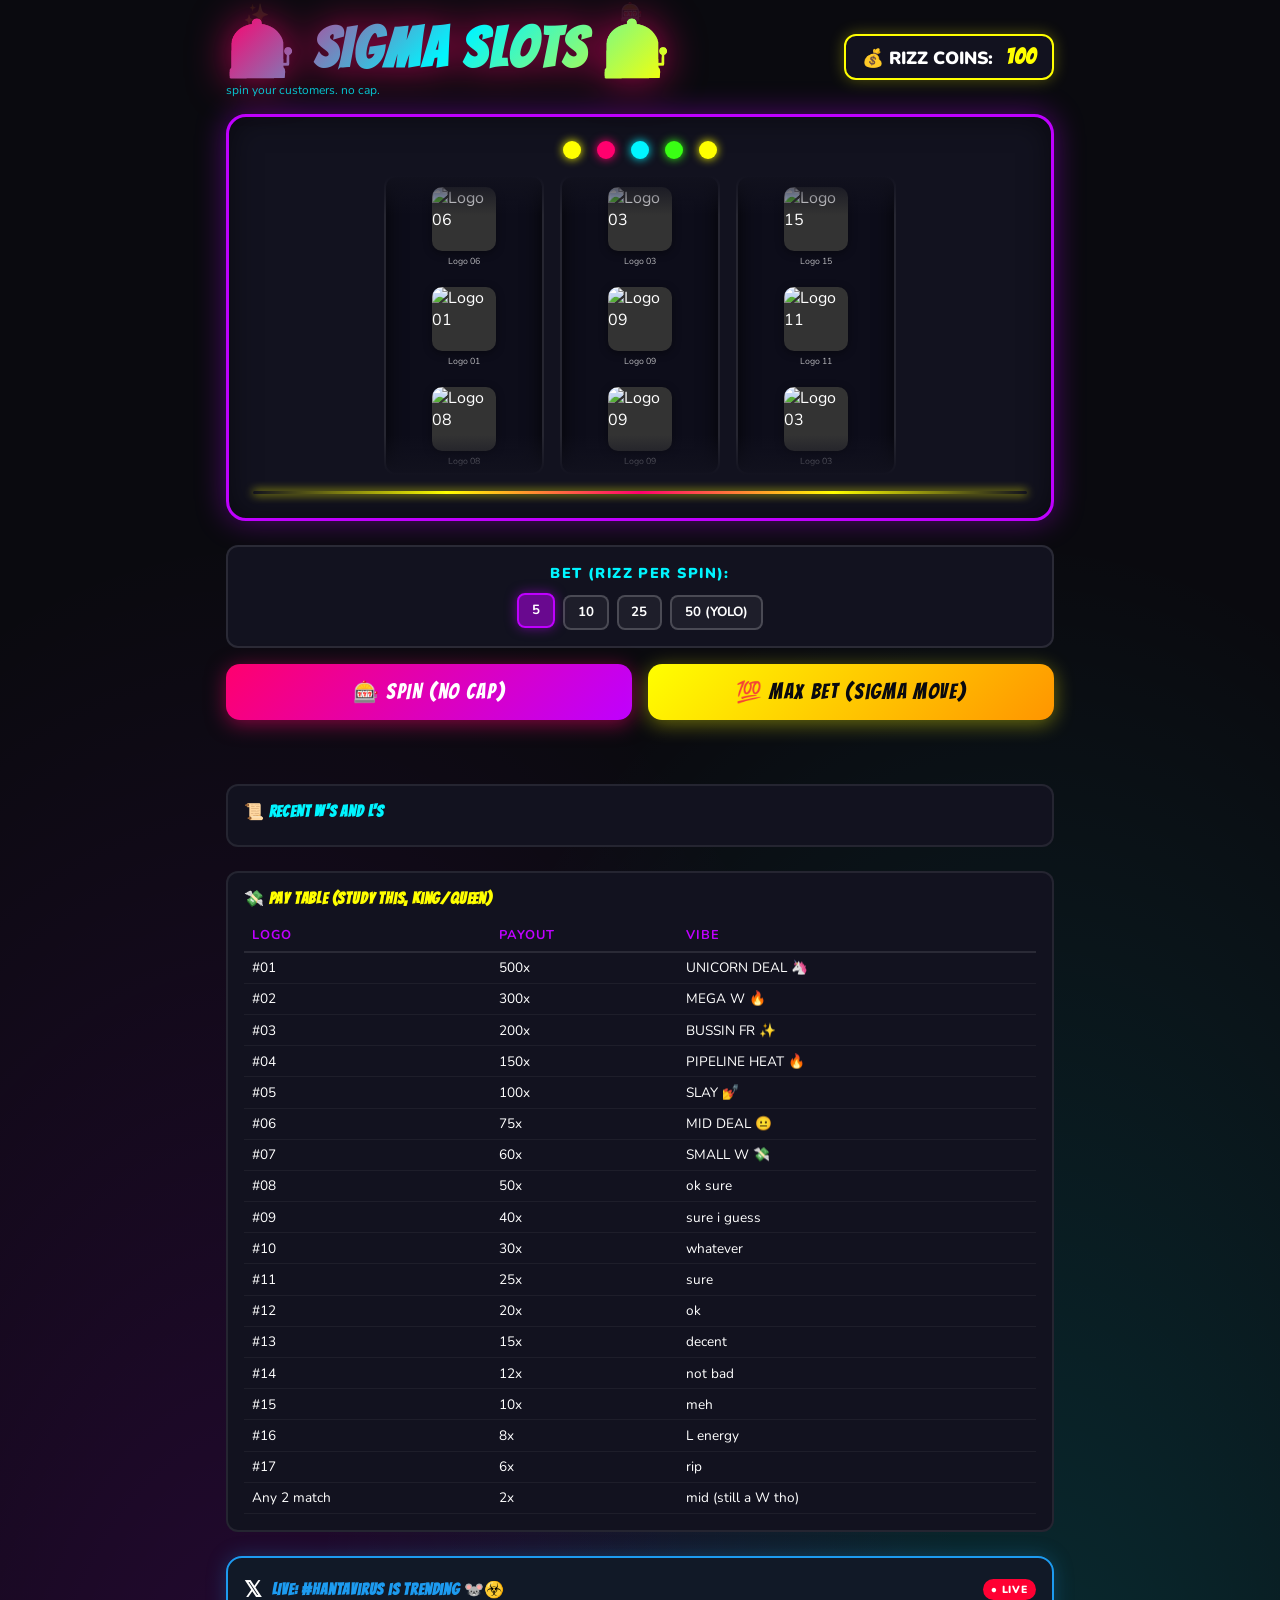
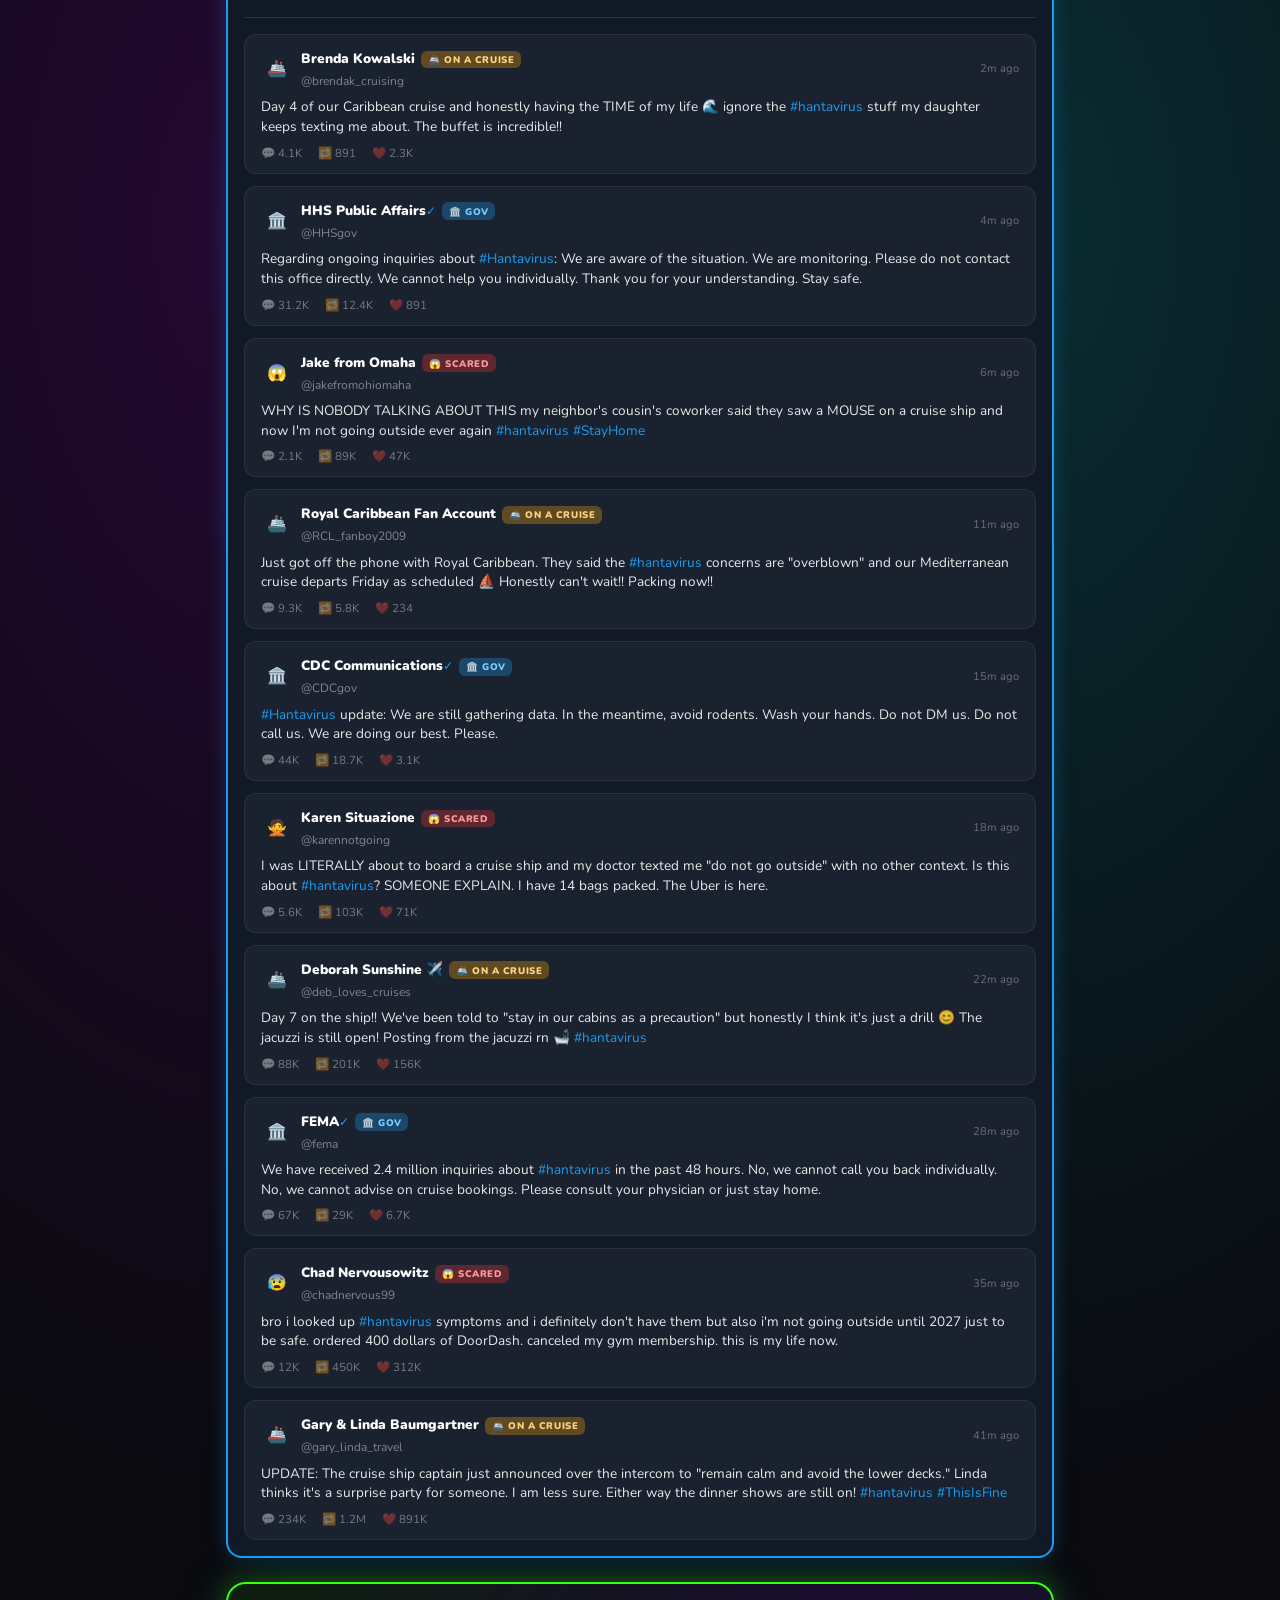
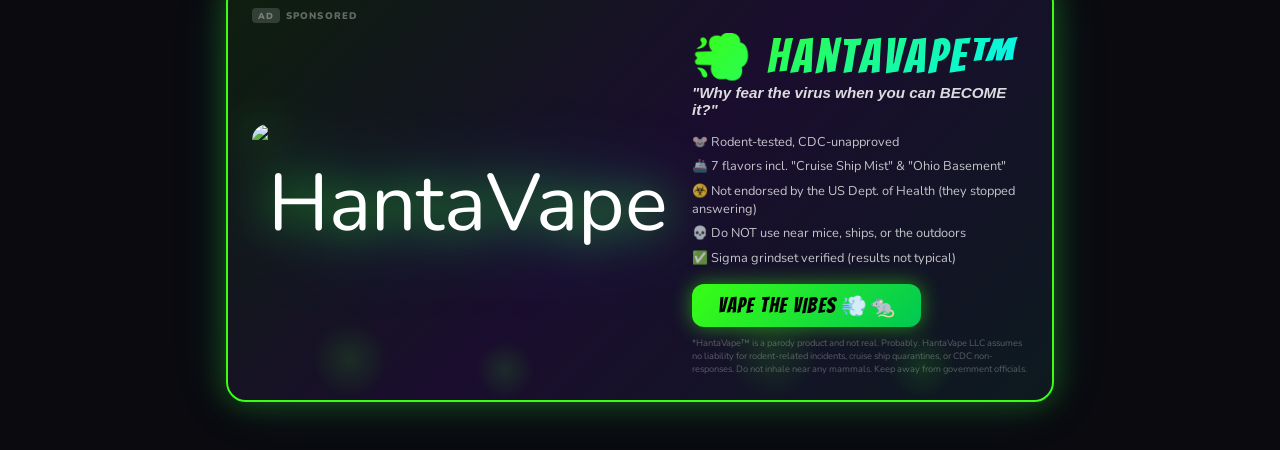
==== commit 42849b20: "feat: swap to local logo_01-17.png reel symbols 🎰" ====
--- a/games/slot-machine/index.html
+++ b/games/slot-machine/index.html
@@ -79,16 +79,9 @@
       flex-shrink:0;user-select:none;gap:4px;padding:8px;
     }
     .logo-img{
-      width:56px;height:56px;object-fit:contain;
-      border-radius:10px;background:white;padding:4px;
+      width:64px;height:64px;object-fit:contain;
+      border-radius:10px;background:white;padding:5px;
       box-shadow:0 2px 8px rgba(0,0,0,.4);
-    }
-    .logo-fallback{
-      width:56px;height:56px;border-radius:10px;
-      display:flex;align-items:center;justify-content:center;
-      font-weight:900;font-size:.9rem;color:white;
-      box-shadow:0 2px 8px rgba(0,0,0,.4);
-      text-align:center;line-height:1.1;
     }
     .logo-label{font-size:.55rem;color:rgba(255,255,255,.7);text-align:center;max-width:100%;overflow:hidden;white-space:nowrap;text-overflow:ellipsis;}
     #payline{
@@ -134,24 +127,13 @@
       border-radius:16px;padding:1rem;margin-bottom:1.5rem;
       box-shadow:0 0 20px rgba(29,155,240,.25);
     }
-    #twitter-header{
-      display:flex;align-items:center;gap:.6rem;
-      margin-bottom:1rem;border-bottom:1px solid rgba(29,155,240,.25);padding-bottom:.75rem;
-    }
+    #twitter-header{display:flex;align-items:center;gap:.6rem;margin-bottom:1rem;border-bottom:1px solid rgba(29,155,240,.25);padding-bottom:.75rem;}
     #twitter-header .x-logo{font-size:1.4rem;font-weight:900;color:white;}
     #twitter-header h3{font-family:'Bangers',cursive;letter-spacing:.05em;color:#1d9bf0;font-size:1rem;flex:1;}
-    #live-badge{
-      background:#ff0033;color:white;font-size:.65rem;font-weight:900;
-      padding:.2rem .5rem;border-radius:20px;text-transform:uppercase;letter-spacing:.08em;
-      animation:live-pulse 1s ease-in-out infinite;
-    }
+    #live-badge{background:#ff0033;color:white;font-size:.65rem;font-weight:900;padding:.2rem .5rem;border-radius:20px;text-transform:uppercase;letter-spacing:.08em;animation:live-pulse 1s ease-in-out infinite;}
     @keyframes live-pulse{0%,100%{opacity:1;}50%{opacity:.5;}}
     #tweet-list{display:flex;flex-direction:column;gap:.75rem;}
-    .tweet{
-      background:rgba(255,255,255,.04);border:1px solid rgba(255,255,255,.07);
-      border-radius:12px;padding:.75rem 1rem;
-      animation:tweet-slide-in .4s ease-out;
-    }
+    .tweet{background:rgba(255,255,255,.04);border:1px solid rgba(255,255,255,.07);border-radius:12px;padding:.75rem 1rem;animation:tweet-slide-in .4s ease-out;}
     .tweet.new{border-color:rgba(29,155,240,.4);background:rgba(29,155,240,.06);animation:tweet-slide-in .4s ease-out,tweet-highlight 2s ease-out;}
     @keyframes tweet-slide-in{from{transform:translateX(-10px);opacity:0;}to{transform:translateX(0);opacity:1;}}
     @keyframes tweet-highlight{0%,100%{background:rgba(29,155,240,.06);}20%{background:rgba(29,155,240,.15);}}
@@ -171,95 +153,26 @@
     .chaos{background:rgba(191,0,255,.3);color:#e080ff;}
 
     /* ====== HANTAVAPE AD ====== */
-    #hantavape-ad{
-      position:relative;
-      border-radius:20px;
-      padding:1.5rem;
-      margin-bottom:2rem;
-      overflow:hidden;
-      background:linear-gradient(135deg,#0d1f0d 0%,#1a0d2e 50%,#0d1a1f 100%);
-      border:2px solid #39ff14;
-      box-shadow:0 0 30px rgba(57,255,20,.3),0 0 60px rgba(0,245,255,.1);
-      animation:ad-border-pulse 3s ease-in-out infinite;
-    }
-    @keyframes ad-border-pulse{
-      0%,100%{box-shadow:0 0 30px rgba(57,255,20,.3),0 0 60px rgba(0,245,255,.1);border-color:#39ff14;}
-      50%{box-shadow:0 0 50px rgba(57,255,20,.6),0 0 100px rgba(0,245,255,.2);border-color:#00f5ff;}
-    }
-    #ad-smoke{
-      position:absolute;top:0;left:0;width:100%;height:100%;
-      pointer-events:none;overflow:hidden;opacity:0.15;
-    }
-    .smoke-puff{
-      position:absolute;border-radius:50%;
-      background:radial-gradient(circle,rgba(57,255,20,.8) 0%,transparent 70%);
-      animation:smoke-rise linear infinite;
-    }
-    @keyframes smoke-rise{
-      0%{transform:translateY(0) scale(1);opacity:0.8;}
-      100%{transform:translateY(-200px) scale(3);opacity:0;}
-    }
-    #ad-sponsored{
-      font-size:.6rem;font-weight:900;color:rgba(255,255,255,.35);
-      text-transform:uppercase;letter-spacing:.12em;margin-bottom:.6rem;
-      display:flex;align-items:center;gap:.4rem;
-    }
+    #hantavape-ad{position:relative;border-radius:20px;padding:1.5rem;margin-bottom:2rem;overflow:hidden;background:linear-gradient(135deg,#0d1f0d 0%,#1a0d2e 50%,#0d1a1f 100%);border:2px solid #39ff14;box-shadow:0 0 30px rgba(57,255,20,.3),0 0 60px rgba(0,245,255,.1);animation:ad-border-pulse 3s ease-in-out infinite;}
+    @keyframes ad-border-pulse{0%,100%{box-shadow:0 0 30px rgba(57,255,20,.3),0 0 60px rgba(0,245,255,.1);border-color:#39ff14;}50%{box-shadow:0 0 50px rgba(57,255,20,.6),0 0 100px rgba(0,245,255,.2);border-color:#00f5ff;}}
+    #ad-smoke{position:absolute;top:0;left:0;width:100%;height:100%;pointer-events:none;overflow:hidden;opacity:0.15;}
+    .smoke-puff{position:absolute;border-radius:50%;background:radial-gradient(circle,rgba(57,255,20,.8) 0%,transparent 70%);animation:smoke-rise linear infinite;}
+    @keyframes smoke-rise{0%{transform:translateY(0) scale(1);opacity:0.8;}100%{transform:translateY(-200px) scale(3);opacity:0;}}
+    #ad-sponsored{font-size:.6rem;font-weight:900;color:rgba(255,255,255,.35);text-transform:uppercase;letter-spacing:.12em;margin-bottom:.6rem;display:flex;align-items:center;gap:.4rem;}
     #ad-sponsored::before{content:'AD';background:rgba(255,255,255,.15);padding:.1rem .35rem;border-radius:4px;font-size:.55rem;}
-    #ad-inner{
-      display:flex;gap:1.5rem;align-items:center;flex-wrap:wrap;
-    }
+    #ad-inner{display:flex;gap:1.5rem;align-items:center;flex-wrap:wrap;}
     #ad-img-wrap{flex-shrink:0;}
-    #ad-img{
-      width:160px;height:160px;object-fit:contain;
-      border-radius:16px;
-      filter:drop-shadow(0 0 20px rgba(57,255,20,.6)) drop-shadow(0 0 40px rgba(0,245,255,.3));
-      animation:ad-img-float 3s ease-in-out infinite;
-    }
-    @keyframes ad-img-float{
-      0%,100%{transform:translateY(0) rotate(-2deg);}
-      50%{transform:translateY(-8px) rotate(2deg);}
-    }
+    #ad-img{width:160px;height:160px;object-fit:contain;border-radius:16px;filter:drop-shadow(0 0 20px rgba(57,255,20,.6)) drop-shadow(0 0 40px rgba(0,245,255,.3));animation:ad-img-float 3s ease-in-out infinite;}
+    @keyframes ad-img-float{0%,100%{transform:translateY(0) rotate(-2deg);}50%{transform:translateY(-8px) rotate(2deg);}}
     #ad-text{flex:1;min-width:200px;}
-    #ad-title{
-      font-family:'Bangers',cursive;
-      font-size:clamp(2rem,5vw,3rem);
-      letter-spacing:.06em;
-      background:linear-gradient(135deg,#39ff14,#00f5ff,#39ff14);
-      background-size:200% 200%;
-      -webkit-background-clip:text;-webkit-text-fill-color:transparent;background-clip:text;
-      animation:ad-title-shimmer 2s linear infinite;
-      line-height:1;
-      margin-bottom:.2rem;
-    }
+    #ad-title{font-family:'Bangers',cursive;font-size:clamp(2rem,5vw,3rem);letter-spacing:.06em;background:linear-gradient(135deg,#39ff14,#00f5ff,#39ff14);background-size:200% 200%;-webkit-background-clip:text;-webkit-text-fill-color:transparent;background-clip:text;animation:ad-title-shimmer 2s linear infinite;line-height:1;margin-bottom:.2rem;}
     @keyframes ad-title-shimmer{0%{background-position:0% 50%;}100%{background-position:200% 50%;}}
-    #ad-tagline{
-      font-size:.95rem;font-weight:900;
-      color:rgba(255,255,255,.85);
-      margin-bottom:.75rem;
-      font-style:italic;
-    }
-    #ad-features{
-      list-style:none;margin-bottom:.9rem;
-    }
-    #ad-features li{
-      font-size:.8rem;color:rgba(255,255,255,.75);
-      padding:.2rem 0;display:flex;align-items:center;gap:.4rem;
-    }
-    #ad-cta{
-      display:inline-block;
-      background:linear-gradient(135deg,#39ff14,#00c853);
-      color:#000;font-family:'Bangers',cursive;
-      font-size:1.3rem;letter-spacing:.06em;
-      padding:.6rem 1.6rem;border-radius:12px;
-      box-shadow:0 0 20px rgba(57,255,20,.5);
-      animation:cta-pulse .8s ease-in-out infinite alternate;
-      cursor:pointer;margin-bottom:.6rem;display:block;width:fit-content;
-    }
+    #ad-tagline{font-size:.95rem;font-weight:900;color:rgba(255,255,255,.85);margin-bottom:.75rem;font-style:italic;}
+    #ad-features{list-style:none;margin-bottom:.9rem;}
+    #ad-features li{font-size:.8rem;color:rgba(255,255,255,.75);padding:.2rem 0;display:flex;align-items:center;gap:.4rem;}
+    #ad-cta{display:inline-block;background:linear-gradient(135deg,#39ff14,#00c853);color:#000;font-family:'Bangers',cursive;font-size:1.3rem;letter-spacing:.06em;padding:.6rem 1.6rem;border-radius:12px;box-shadow:0 0 20px rgba(57,255,20,.5);animation:cta-pulse .8s ease-in-out infinite alternate;cursor:pointer;margin-bottom:.6rem;display:block;width:fit-content;}
     @keyframes cta-pulse{from{box-shadow:0 0 15px rgba(57,255,20,.4);transform:scale(1);}to{box-shadow:0 0 35px rgba(57,255,20,.8);transform:scale(1.03);}}
-    #ad-disclaimer{
-      font-size:.58rem;color:rgba(255,255,255,.3);
-      line-height:1.4;max-width:420px;
-    }
+    #ad-disclaimer{font-size:.58rem;color:rgba(255,255,255,.3);line-height:1.4;max-width:420px;}
 
     /* ====== OVERLAYS ====== */
     .overlay{position:fixed;inset:0;display:flex;align-items:center;justify-content:center;z-index:100;backdrop-filter:blur(8px);}
@@ -283,12 +196,12 @@
     @keyframes puppy-bounce{0%{transform:scale(.3) rotate(-8deg);opacity:0;}50%{transform:scale(1.08) rotate(3deg);}75%{transform:scale(.96) rotate(-1deg);}100%{transform:scale(1) rotate(0);opacity:1;}}
     #puppy-card .big-title{font-family:'Bangers',cursive;font-size:clamp(1.8rem,5vw,2.6rem);letter-spacing:.06em;background:linear-gradient(135deg,var(--neon-yellow),var(--neon-pink),var(--neon-cyan));-webkit-background-clip:text;-webkit-text-fill-color:transparent;background-clip:text;margin-bottom:.3rem;animation:title-pulse 1s ease-in-out infinite;}
     .puppy-sub{font-size:.85rem;color:var(--neon-cyan);margin-bottom:1rem;font-weight:700;}
-    .puppy-photo{width:240px;height:240px;object-fit:cover;border-radius:20px;border:4px solid var(--neon-yellow);box-shadow:0 0 40px rgba(255,255,0,.5),0 0 80px rgba(255,0,110,.3);animation:puppy-pulse 1s ease-in-out infinite alternate;display:block;margin:0 auto 1rem;}
-    @keyframes puppy-pulse{from{box-shadow:0 0 30px rgba(255,255,0,.5),0 0 60px rgba(255,0,110,.2);transform:scale(1);}to{box-shadow:0 0 60px rgba(255,255,0,.8),0 0 100px rgba(0,245,255,.4);transform:scale(1.03);}}
+    .puppy-photo{width:240px;height:240px;object-fit:cover;border-radius:20px;border:4px solid var(--neon-yellow);box-shadow:0 0 40px rgba(255,255,0,.5);animation:puppy-pulse 1s ease-in-out infinite alternate;display:block;margin:0 auto 1rem;}
+    @keyframes puppy-pulse{from{box-shadow:0 0 30px rgba(255,255,0,.5);transform:scale(1);}to{box-shadow:0 0 60px rgba(255,255,0,.8);transform:scale(1.03);}}
     .puppy-msg{font-family:'Bangers',cursive;font-size:1.4rem;letter-spacing:.05em;color:var(--neon-green);margin-bottom:.3rem;}
     .puppy-detail{font-size:.8rem;color:rgba(255,255,255,.65);margin-bottom:1.2rem;}
     #broke-overlay{position:fixed;inset:0;display:flex;align-items:center;justify-content:center;z-index:150;backdrop-filter:blur(10px);background:radial-gradient(ellipse at center,rgba(255,0,50,.3) 0%,rgba(100,0,0,.4) 100%);animation:overlay-pop .4s ease-out;}
-    #broke-card{background:var(--card-bg);border:4px solid #ff3333;border-radius:28px;padding:2rem;text-align:center;max-width:460px;width:92%;box-shadow:0 0 80px rgba(255,50,50,.6),0 0 160px rgba(255,0,0,.3);animation:puppy-bounce .6s cubic-bezier(.175,.885,.32,1.275);}
+    #broke-card{background:var(--card-bg);border:4px solid #ff3333;border-radius:28px;padding:2rem;text-align:center;max-width:460px;width:92%;box-shadow:0 0 80px rgba(255,50,50,.6);animation:puppy-bounce .6s cubic-bezier(.175,.885,.32,1.275);}
     #broke-card .big-title{font-family:'Bangers',cursive;font-size:clamp(1.8rem,5vw,2.6rem);letter-spacing:.06em;color:#ff3333;text-shadow:0 0 20px rgba(255,50,50,.8);margin-bottom:.3rem;}
     .broke-sub{font-size:.85rem;color:#ff8888;margin-bottom:1rem;font-weight:700;}
     .broke-photo{width:240px;height:240px;object-fit:cover;border-radius:20px;border:4px solid #ff3333;box-shadow:0 0 40px rgba(255,50,50,.5);display:block;margin:0 auto 1rem;animation:broke-wobble 2s ease-in-out infinite;}
@@ -351,7 +264,7 @@
     <div id="paytable">
       <h3>💸 PAY TABLE (study this, king/queen)</h3>
       <table id="paytable-body">
-        <tr><th>Customer</th><th>Payout</th><th>Vibe</th></tr>
+        <tr><th>Logo</th><th>Payout</th><th>Vibe</th></tr>
       </table>
     </div>
 
@@ -376,10 +289,7 @@
       <div id="ad-sponsored">Sponsored</div>
       <div id="ad-inner">
         <div id="ad-img-wrap">
-          <img id="ad-img"
-            src="https://raw.githubusercontent.com/austendemo/SKO-Games/main/hantavape.png"
-            alt="HantaVape"
-            onerror="this.style.fontSize='5rem';this.style.lineHeight='160px';this.textContent='💨';" />
+          <img id="ad-img" src="https://raw.githubusercontent.com/austendemo/SKO-Games/main/hantavape.png" alt="HantaVape" onerror="this.style.fontSize='5rem';this.style.lineHeight='160px';this.textContent='💨';" />
         </div>
         <div id="ad-text">
           <div id="ad-title">💨 HantaVape™</div>
@@ -392,11 +302,10 @@
             <li>✅ Sigma grindset verified (results not typical)</li>
           </ul>
           <div id="ad-cta">VAPE THE VIBES 💨🐀</div>
-          <div id="ad-disclaimer">*HantaVape™ is a parody product and not real. Probably. HantaVape LLC assumes no liability for rodent-related incidents, cruise ship quarantines, or CDC non-responses. Do not inhale near any mammals. Keep away from government officials. If symptoms persist, stay inside and do not contact FEMA.</div>
+          <div id="ad-disclaimer">*HantaVape™ is a parody product and not real. Probably. HantaVape LLC assumes no liability for rodent-related incidents, cruise ship quarantines, or CDC non-responses. Do not inhale near any mammals. Keep away from government officials.</div>
         </div>
       </div>
     </div>
-
   </div>
 
   <!-- Win overlay -->
@@ -421,7 +330,7 @@
     <div id="puppy-card">
       <div class="big-title">🐶 COMEBACK KING 🐶</div>
       <div class="puppy-sub">you clawed back to 1000 rizz coins. the dog is proud.</div>
-      <img class="puppy-photo" src="https://raw.githubusercontent.com/austendemo/SKO-Games/main/games/slot-machine/puppy.png" alt="proud puppy" onerror="this.style.fontSize='6rem';this.style.lineHeight='240px';this.textContent='🐶';" />
+      <img class="puppy-photo" src="https://raw.githubusercontent.com/austendemo/SKO-Games/main/games/slot-machine/puppy.png" alt="proud puppy" />
       <div class="puppy-msg">THE DOG BELIEVES IN YOU 🐶✨</div>
       <div class="puppy-detail">went broke and came back. absolute sigma behavior.</div>
       <button class="ov-btn" id="puppy-close">ok bestie, keep grinding</button>
@@ -432,7 +341,7 @@
     <div id="broke-card">
       <div class="big-title">💀 COMPLETELY COOKED 💀</div>
       <div class="broke-sub">bro went to zero. the dog is not okay about this.</div>
-      <img class="broke-photo" src="https://raw.githubusercontent.com/austendemo/SKO-Games/main/games/slot-machine/puppy2.png" alt="sad puppy" onerror="this.style.fontSize='6rem';this.style.lineHeight='240px';this.textContent='😭';" />
+      <img class="broke-photo" src="https://raw.githubusercontent.com/austendemo/SKO-Games/main/games/slot-machine/puppy2.png" alt="sad puppy" />
       <div class="broke-msg">L + RATIO + WENT BROKE 💀</div>
       <div class="broke-detail">your rizz has been fully revoked. press restart for a second chance.</div>
       <button id="restart-btn">🔄 RESTART (cope)</button>
@@ -440,20 +349,31 @@
   </div>
 
   <script>
-    const CLR = 'https://logo.clearbit.com/';
+    const BASE = 'https://raw.githubusercontent.com/austendemo/SKO-Games/main/games/slot-machine/';
+
+    // 17 local logo files — numbered by rarity (01 = rarest/highest payout)
     const SYMBOLS = [
-      { name:'Abridge',   domain:'abridge.com',         color:'#6B48FF', weight:1  },
-      { name:'Sublime',   domain:'sublimesecurity.com', color:'#FF4500', weight:2  },
-      { name:'Reka AI',   domain:'reka.ai',             color:'#00C4CC', weight:3  },
-      { name:'Tecovas',   domain:'tecovas.com',         color:'#8B4513', weight:4  },
-      { name:'Yotpo',     domain:'yotpo.com',           color:'#FF3A70', weight:5  },
-      { name:'Zelis',     domain:'zelis.com',           color:'#003087', weight:6  },
-      { name:'Prokeep',   domain:'prokeep.com',         color:'#F5A623', weight:7  },
-      { name:'Rivet',     domain:'rivethealth.com',     color:'#1DB954', weight:8  },
-      { name:'OnBoard',   domain:'onboardmeetings.com', color:'#0078D4', weight:9  },
-      { name:'Arch',      domain:'arch.co',             color:'#333333', weight:10 },
+      { id:'01', name:'Logo 01', payout:500,  weight:1  },
+      { id:'02', name:'Logo 02', payout:300,  weight:2  },
+      { id:'03', name:'Logo 03', payout:200,  weight:3  },
+      { id:'04', name:'Logo 04', payout:150,  weight:4  },
+      { id:'05', name:'Logo 05', payout:100,  weight:5  },
+      { id:'06', name:'Logo 06', payout:75,   weight:6  },
+      { id:'07', name:'Logo 07', payout:60,   weight:7  },
+      { id:'08', name:'Logo 08', payout:50,   weight:8  },
+      { id:'09', name:'Logo 09', payout:40,   weight:9  },
+      { id:'10', name:'Logo 10', payout:30,   weight:10 },
+      { id:'11', name:'Logo 11', payout:25,   weight:11 },
+      { id:'12', name:'Logo 12', payout:20,   weight:12 },
+      { id:'13', name:'Logo 13', payout:15,   weight:13 },
+      { id:'14', name:'Logo 14', payout:12,   weight:14 },
+      { id:'15', name:'Logo 15', payout:10,   weight:15 },
+      { id:'16', name:'Logo 16', payout:8,    weight:16 },
+      { id:'17', name:'Logo 17', payout:6,    weight:17 },
     ];
-    const PAYOUTS = { Abridge:500, Sublime:200, 'Reka AI':150, Tecovas:100, Yotpo:75, Zelis:50, Prokeep:30, Rivet:15, OnBoard:10, Arch:8 };
+
+    function logoUrl(s){ return BASE + 'logo_' + s.id + '.png'; }
+
     const WIN_MESSAGES = [
       {emoji:'💰',text:'DEAL CLOSED FR'},{emoji:'🔥',text:'BUSSIN PIPELINE'},
       {emoji:'✨',text:'SLAY MOMENT'},{emoji:'🎯',text:'QUOTA CRUSHED'},{emoji:'🚀',text:'TO THE MOON'},
@@ -471,11 +391,11 @@
     const ALL_TWEETS = [
       {avatar:'🚢',name:'Brenda Kowalski',handle:'@brendak_cruising',tag:'tourist',body:'Day 4 of our Caribbean cruise and honestly having the TIME of my life 🌊 ignore the <span class="hashtag">#hantavirus</span> stuff my daughter keeps texting me about. The buffet is incredible!!',likes:'2.3K',rts:'891',replies:'4.1K',time:'2m ago'},
       {avatar:'🏛️',name:'HHS Public Affairs',handle:'@HHSgov',verified:true,tag:'gov',body:'Regarding ongoing inquiries about <span class="hashtag">#Hantavirus</span>: We are aware of the situation. We are monitoring. Please do not contact this office directly. We cannot help you individually. Thank you for your understanding. Stay safe.',likes:'891',rts:'12.4K',replies:'31.2K',time:'4m ago'},
-      {avatar:'😱',name:'Jake from Omaha',handle:'@jakefromohiomaha',tag:'scared',body:'WHY IS NOBODY TALKING ABOUT THIS my neighbor\'s cousin\'s coworker said they saw a MOUSE on a cruise ship and now I\'m not going outside ever again <span class="hashtag">#hantavirus</span> <span class="hashtag">#StayHome</span> <span class="hashtag">#DoNotGoOutside</span>',likes:'47K',rts:'89K',replies:'2.1K',time:'6m ago'},
+      {avatar:'😱',name:'Jake from Omaha',handle:'@jakefromohiomaha',tag:'scared',body:'WHY IS NOBODY TALKING ABOUT THIS my neighbor\'s cousin\'s coworker said they saw a MOUSE on a cruise ship and now I\'m not going outside ever again <span class="hashtag">#hantavirus</span> <span class="hashtag">#StayHome</span>',likes:'47K',rts:'89K',replies:'2.1K',time:'6m ago'},
       {avatar:'🚢',name:'Royal Caribbean Fan Account',handle:'@RCL_fanboy2009',tag:'tourist',body:'Just got off the phone with Royal Caribbean. They said the <span class="hashtag">#hantavirus</span> concerns are "overblown" and our Mediterranean cruise departs Friday as scheduled ⛵ Honestly can\'t wait!! Packing now!!',likes:'234',rts:'5.8K',replies:'9.3K',time:'11m ago'},
       {avatar:'🏛️',name:'CDC Communications',handle:'@CDCgov',verified:true,tag:'gov',body:'<span class="hashtag">#Hantavirus</span> update: We are still gathering data. In the meantime, avoid rodents. Wash your hands. Do not DM us. Do not call us. We are doing our best. Please.',likes:'3.1K',rts:'18.7K',replies:'44K',time:'15m ago'},
       {avatar:'🙅',name:'Karen Situazione',handle:'@karennotgoing',tag:'scared',body:'I was LITERALLY about to board a cruise ship and my doctor texted me "do not go outside" with no other context. Is this about <span class="hashtag">#hantavirus</span>? SOMEONE EXPLAIN. I have 14 bags packed. The Uber is here.',likes:'71K',rts:'103K',replies:'5.6K',time:'18m ago'},
-      {avatar:'🚢',name:'Deborah Sunshine ✈️',handle:'@deb_loves_cruises',tag:'tourist',body:'Day 7 on the ship!! We\'ve been told to "stay in our cabins as a precaution" but honestly I think it\'s just a drill 😊 The jacuzzi is still open! Posting from the jacuzzi rn 🛁 <span class="hashtag">#vacation</span> <span class="hashtag">#hantavirus</span>',likes:'156K',rts:'201K',replies:'88K',time:'22m ago'},
+      {avatar:'🚢',name:'Deborah Sunshine ✈️',handle:'@deb_loves_cruises',tag:'tourist',body:'Day 7 on the ship!! We\'ve been told to "stay in our cabins as a precaution" but honestly I think it\'s just a drill 😊 The jacuzzi is still open! Posting from the jacuzzi rn 🛁 <span class="hashtag">#hantavirus</span>',likes:'156K',rts:'201K',replies:'88K',time:'22m ago'},
       {avatar:'🏛️',name:'FEMA',handle:'@fema',verified:true,tag:'gov',body:'We have received 2.4 million inquiries about <span class="hashtag">#hantavirus</span> in the past 48 hours. No, we cannot call you back individually. No, we cannot advise on cruise bookings. Please consult your physician or just stay home.',likes:'6.7K',rts:'29K',replies:'67K',time:'28m ago'},
       {avatar:'😰',name:'Chad Nervousowitz',handle:'@chadnervous99',tag:'scared',body:'bro i looked up <span class="hashtag">#hantavirus</span> symptoms and i definitely don\'t have them but also i\'m not going outside until 2027 just to be safe. ordered 400 dollars of DoorDash. canceled my gym membership. this is my life now.',likes:'312K',rts:'450K',replies:'12K',time:'35m ago'},
       {avatar:'🚢',name:'Gary &amp; Linda Baumgartner',handle:'@gary_linda_travel',tag:'tourist',body:'UPDATE: The cruise ship captain just announced over the intercom to "remain calm and avoid the lower decks." Linda thinks it\'s a surprise party for someone. I am less sure. Either way the dinner shows are still on! <span class="hashtag">#hantavirus</span> <span class="hashtag">#ThisIsFine</span>',likes:'891K',rts:'1.2M',replies:'234K',time:'41m ago'},
@@ -483,7 +403,7 @@
     const TAG_COLORS={gov:'gov',tourist:'tourist',scared:'scared',chaos:'chaos'};
     const TAG_LABELS={gov:'🏛️ GOV',tourist:'🚢 ON A CRUISE',scared:'😱 SCARED',chaos:'🔥 CHAOS'};
     function renderTweet(t,isNew){
-      const div=document.createElement('div'); div.className='tweet'+(isNew?' new':'');
+      const div=document.createElement('div');div.className='tweet'+(isNew?' new':'');
       div.innerHTML=`<div class="tweet-meta"><div class="tweet-avatar">${t.avatar}</div><div><span class="tweet-name">${t.name}</span>${t.verified?'<span class="tweet-verified">✓</span>':''}<span class="tweet-bio-tag ${TAG_COLORS[t.tag]||'chaos'}">${TAG_LABELS[t.tag]||t.tag}</span><br><span class="tweet-handle">${t.handle}</span></div><span class="tweet-time">${t.time}</span></div><div class="tweet-body">${t.body}</div><div class="tweet-stats"><span>💬 ${t.replies}</span><span>🔁 ${t.rts}</span><span>❤️ ${t.likes}</span></div>`;
       return div;
     }
@@ -492,11 +412,13 @@
     function rotateTweets(){
       const list=document.getElementById('tweet-list');
       const t={...ALL_TWEETS[tweetIdx%ALL_TWEETS.length]};
-      const mins=Math.floor(Math.random()*3); t.time=mins===0?'just now':mins+'m ago';
-      const newEl=renderTweet(t,true); list.insertBefore(newEl,list.firstChild);
-      while(list.children.length>10) list.removeChild(list.lastChild);
-      tweetIdx++; setTimeout(rotateTweets,8000+Math.random()*7000);
-    }
+      const mins=Math.floor(Math.random()*3);t.time=mins===0?'just now':mins+'m ago';
+      const newEl=renderTweet(t,true);list.insertBefore(newEl,list.firstChild);
+      while(list.children.length>10)list.removeChild(list.lastChild);
+      tweetIdx++;setTimeout(rotateTweets,8000+Math.random()*7000);
+    }
+
+    // ====== SLOT MACHINE ======
     let balance=100,currentBet=5,isSpinning=false,history=[],spinCount=0;
     let hasDippedBelow1000=false,puppyShownThisRound=false;
     const balanceEl=document.getElementById('balance'),spinBtn=document.getElementById('spin-btn'),maxBtn=document.getElementById('max-btn');
@@ -505,25 +427,29 @@
     const puppyOv=document.getElementById('puppy-overlay'),brokeOv=document.getElementById('broke-overlay');
     const reelInners=[1,2,3].map(i=>document.getElementById('reel'+i+'-inner'));
     const reels=[1,2,3].map(i=>document.getElementById('reel'+i));
-    function logoUrl(s){return CLR+s.domain;}
+
     function createSymbolEl(s){
-      const d=document.createElement('div');d.className='reel-symbol';d.dataset.name=s.name;
+      const d=document.createElement('div');d.className='reel-symbol';d.dataset.id=s.id;
       const img=document.createElement('img');img.className='logo-img';img.src=logoUrl(s);img.alt=s.name;
-      img.onerror=function(){this.remove();const fb=document.createElement('div');fb.className='logo-fallback';fb.style.background=s.color;fb.textContent=s.name.substring(0,3);d.prepend(fb);};
+      img.onerror=function(){this.style.background='#333';this.style.padding='0';};
       const lbl=document.createElement('div');lbl.className='logo-label';lbl.textContent=s.name;
       d.appendChild(img);d.appendChild(lbl);return d;
     }
     function updateSymbolEl(el,s){
-      el.dataset.name=s.name;
-      const img=el.querySelector('img.logo-img'),fb=el.querySelector('.logo-fallback'),lbl=el.querySelector('.logo-label');
-      if(img){img.src=logoUrl(s);img.alt=s.name;}else if(fb){fb.style.background=s.color;fb.textContent=s.name.substring(0,3);}
+      el.dataset.id=s.id;
+      const img=el.querySelector('img.logo-img'),lbl=el.querySelector('.logo-label');
+      if(img){img.src=logoUrl(s);img.alt=s.name;}
       if(lbl)lbl.textContent=s.name;
     }
     function weightedRandom(){
-      const pool=SYMBOLS.map(s=>({sym:s,w:1/s.weight}));const total=pool.reduce((a,s)=>a+s.w,0);let r=Math.random()*total;
-      for(const s of pool){r-=s.w;if(r<=0)return s.sym;}return pool[pool.length-1].sym;
-    }
-    function buildReels(){reelInners.forEach(inner=>{inner.innerHTML='';inner.style.transform='';for(let i=0;i<5;i++)inner.appendChild(createSymbolEl(SYMBOLS[Math.floor(Math.random()*SYMBOLS.length)]));});}
+      const total=SYMBOLS.reduce((a,s)=>a+(1/s.weight),0);let r=Math.random()*total;
+      for(const s of SYMBOLS){r-=1/s.weight;if(r<=0)return s;}return SYMBOLS[SYMBOLS.length-1];
+    }
+    function buildReels(){
+      reelInners.forEach(inner=>{inner.innerHTML='';inner.style.transform='';
+        for(let i=0;i<5;i++)inner.appendChild(createSymbolEl(SYMBOLS[Math.floor(Math.random()*SYMBOLS.length)]));
+      });
+    }
     function setReelSymbol(innerEl,sym){
       const all=innerEl.querySelectorAll('.reel-symbol');updateSymbolEl(all[2],sym);
       [0,1,3,4].forEach(i=>updateSymbolEl(all[i],SYMBOLS[Math.floor(Math.random()*SYMBOLS.length)]));
@@ -542,7 +468,7 @@
     async function spin(){
       if(isSpinning)return;
       if(balance<=0){brokeOv.classList.remove('hidden');return;}
-      if(balance<currentBet){showMeme('💀 not enough rizz coins! lower your bet, king 💀');return;}
+      if(balance<currentBet){showMeme('💀 not enough rizz coins! lower your bet 💀');return;}
       isSpinning=true;spinCount++;const prevBalance=balance;balance-=currentBet;updateBalance();
       if(balance<1000)hasDippedBelow1000=true;
       spinBtn.disabled=true;spinBtn.classList.add('spinning');spinBtn.textContent='🌀 SPINNING...';
@@ -550,10 +476,11 @@
       const result=[weightedRandom(),weightedRandom(),weightedRandom()];
       await Promise.all([animateReel(0,result[0],900),animateReel(1,result[1],1200),animateReel(2,result[2],1500)]);
       const [a,b,c]=result;let payout=0,isWin=false;
-      if(a.name===b.name&&b.name===c.name){payout=currentBet*(PAYOUTS[a.name]||10);isWin=true;reels.forEach(r=>r.classList.add('winner'));}
-      else if(a.name===b.name||b.name===c.name||a.name===c.name){
+      if(a.id===b.id&&b.id===c.id){
+        payout=currentBet*a.payout;isWin=true;reels.forEach(r=>r.classList.add('winner'));
+      }else if(a.id===b.id||b.id===c.id||a.id===c.id){
         payout=currentBet*2;isWin=true;
-        reels.forEach((r,i)=>{if((i===0&&(a.name===b.name||a.name===c.name))||(i===1&&(a.name===b.name||b.name===c.name))||(i===2&&(b.name===c.name||a.name===c.name)))r.classList.add('winner');});
+        reels.forEach((r,i)=>{if((i===0&&(a.id===b.id||a.id===c.id))||(i===1&&(a.id===b.id||b.id===c.id))||(i===2&&(b.id===c.id||a.id===c.id)))r.classList.add('winner');});
       }
       if(isWin){
         balance+=payout;updateBalance();recordHistory(result,payout,true);
@@ -574,21 +501,22 @@
     function showLoss(){const m=LOSE_MESSAGES[Math.floor(Math.random()*LOSE_MESSAGES.length)];document.getElementById('lose-emoji').textContent=m.emoji;document.getElementById('lose-text').textContent=m.text;loseOv.classList.remove('hidden');}
     function showPuppy(){puppyOv.classList.remove('hidden');spawnConfetti();setTimeout(spawnConfetti,600);setTimeout(spawnConfetti,1200);}
     function recordHistory(result,payout,win){
-      history.unshift({names:result.map(r=>r.name).join(' | '),payout,bet:currentBet,win});
+      history.unshift({names:result.map(r=>'#'+r.id).join(' | '),payout,bet:currentBet,win});
       if(history.length>20)history.pop();
       histList.innerHTML=history.map(h=>`<li class="${h.win?'win':'loss'}"><span>${h.names}</span><span>${h.win?'W +'+h.payout.toLocaleString()+' 🤑':'L -'+h.bet+' 💀'}</span></li>`).join('');
     }
     function spawnParticles(){const emojis=['💸','⭐','🌟','✨','💫','🎉','🎊','🔥','💎'];for(let i=0;i<12;i++)setTimeout(()=>{const p=document.createElement('div');p.className='particle';p.textContent=emojis[Math.floor(Math.random()*emojis.length)];p.style.left=Math.random()*100+'vw';p.style.animationDuration=(2+Math.random()*3)+'s';p.style.fontSize=(1+Math.random()*1.5)+'rem';document.getElementById('particles').appendChild(p);setTimeout(()=>p.remove(),5000);},i*80);}
     function spawnConfetti(){const cols=['#ff006e','#00f5ff','#ffff00','#39ff14','#bf00ff','#ff9500'];for(let i=0;i<80;i++)setTimeout(()=>{const c=document.createElement('div');c.className='confetti';c.style.left=Math.random()*100+'vw';c.style.background=cols[Math.floor(Math.random()*cols.length)];c.style.width=(6+Math.random()*8)+'px';c.style.height=c.style.width;c.style.setProperty('--drift',(Math.random()*200-100)+'px');c.style.animationDuration=(2+Math.random()*3)+'s';document.body.appendChild(c);setTimeout(()=>c.remove(),5000);},i*25);}
+
     function buildPayTable(){
       const tbody=document.getElementById('paytable-body');
-      const vibes=['UNICORN DEAL 🦄','MEGA W 🔥','BUSSIN FR ✨','PIPELINE HEAT 🔥','SLAY 💅','MID DEAL 😐','SMALL W 💸','ok sure','sure i guess','whatever'];
+      const vibes=['UNICORN DEAL 🦄','MEGA W 🔥','BUSSIN FR ✨','PIPELINE HEAT 🔥','SLAY 💅','MID DEAL 😐','SMALL W 💸','ok sure','sure i guess','whatever','sure','ok','decent','not bad','meh','L energy','rip'];
       SYMBOLS.forEach((sym,i)=>{
         const tr=document.createElement('tr');
         const td1=document.createElement('td');
         const img=document.createElement('img');img.className='pt-logo';img.src=logoUrl(sym);img.alt=sym.name;img.onerror=function(){this.remove();};
-        td1.appendChild(img);td1.appendChild(document.createTextNode(sym.name));
-        const td2=document.createElement('td');td2.textContent=(PAYOUTS[sym.name]||8)+'x';
+        td1.appendChild(img);td1.appendChild(document.createTextNode('#'+sym.id));
+        const td2=document.createElement('td');td2.textContent=sym.payout+'x';
         const td3=document.createElement('td');td3.textContent=vibes[i]||'W';
         tr.appendChild(td1);tr.appendChild(td2);tr.appendChild(td3);tbody.appendChild(tr);
       });
@@ -596,6 +524,7 @@
       ['Any 2 match','2x','mid (still a W tho)'].forEach(t=>{const td=document.createElement('td');td.textContent=t;trAny.appendChild(td);});
       tbody.appendChild(trAny);
     }
+
     spinBtn.addEventListener('click',spin);
     maxBtn.addEventListener('click',()=>{
       document.querySelectorAll('.bet-btn').forEach(b=>b.classList.remove('active'));
@@ -626,6 +555,7 @@
       p.style.opacity='0.1';p.style.fontSize=(0.8+Math.random())+'rem';
       document.getElementById('particles').appendChild(p);setTimeout(()=>p.remove(),13000);
     },900);
+
     buildReels();
     buildPayTable();
     updateBalance();
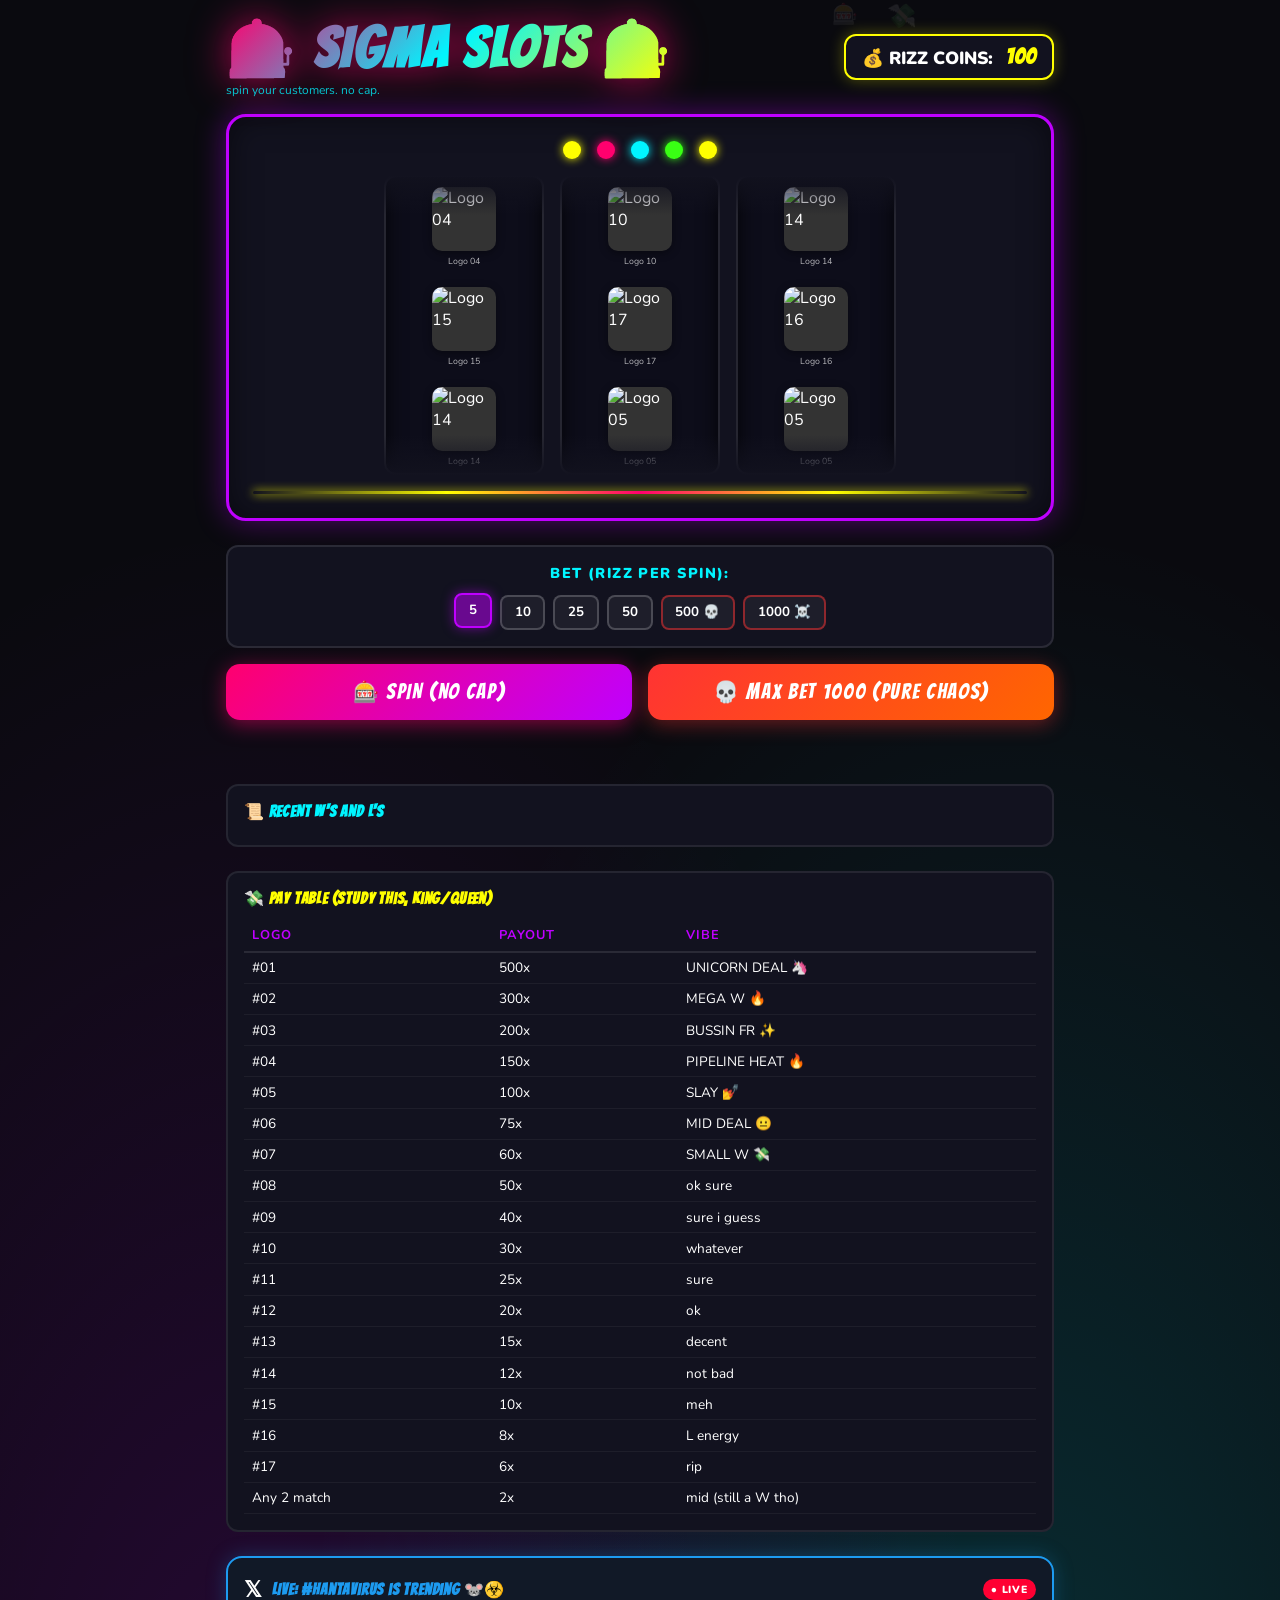
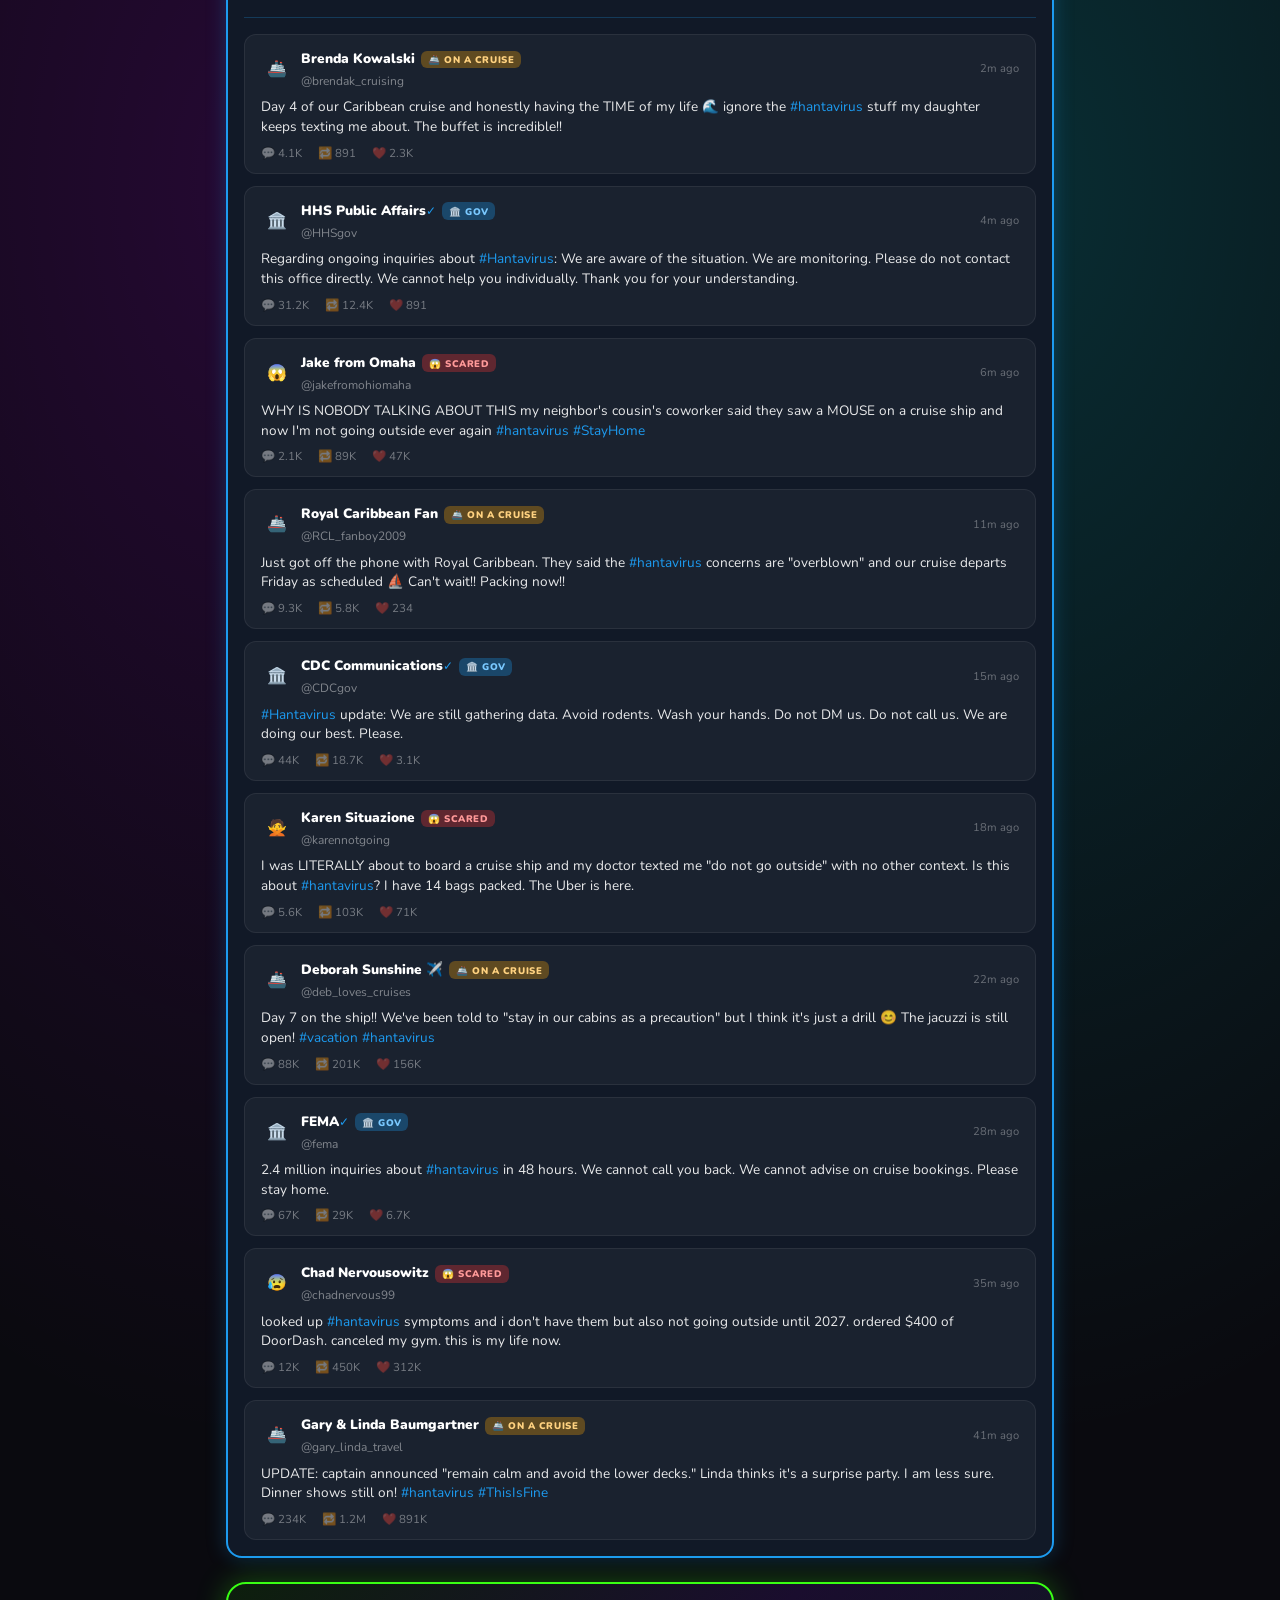
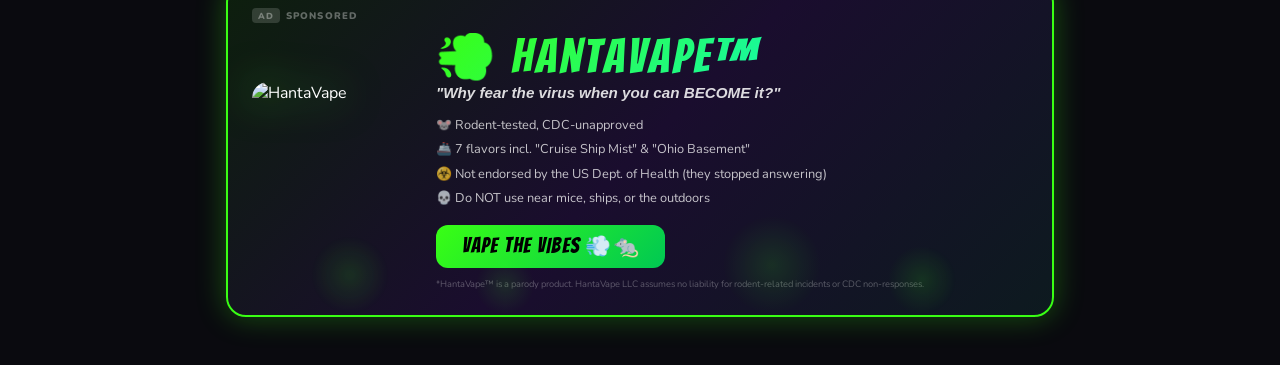
==== commit 233b6aba: "feat: add 500 and 1000 bet amounts 💸💀" ====
--- a/games/slot-machine/index.html
+++ b/games/slot-machine/index.html
@@ -97,6 +97,9 @@
     .bet-btn{background:rgba(255,255,255,.05);border:2px solid rgba(255,255,255,.2);color:white;border-radius:8px;padding:.4rem .8rem;font-family:'Nunito',sans-serif;font-weight:700;cursor:pointer;transition:all .2s;}
     .bet-btn:hover{background:rgba(191,0,255,.3);border-color:var(--neon-purple);transform:translateY(-2px);}
     .bet-btn.active{background:rgba(191,0,255,.5);border-color:var(--neon-purple);box-shadow:0 0 12px rgba(191,0,255,.5);transform:translateY(-2px);}
+    .bet-btn.danger{border-color:rgba(255,50,50,.5);}
+    .bet-btn.danger:hover{background:rgba(255,50,50,.3);border-color:#ff3333;}
+    .bet-btn.danger.active{background:rgba(255,50,50,.5);border-color:#ff3333;box-shadow:0 0 12px rgba(255,50,50,.6);}
     #controls{display:flex;gap:1rem;margin-bottom:1rem;flex-wrap:wrap;}
     #spin-btn,#max-btn{flex:1;min-width:140px;padding:1rem 1.5rem;font-family:'Bangers',cursive;letter-spacing:.08em;font-size:1.3rem;border:none;border-radius:14px;cursor:pointer;transition:all .15s;}
     #spin-btn{background:linear-gradient(135deg,var(--neon-pink),var(--neon-purple));color:white;box-shadow:0 4px 20px rgba(255,0,110,.5);}
@@ -104,8 +107,8 @@
     #spin-btn:disabled{opacity:.5;cursor:not-allowed;}
     @keyframes btn-shake{0%,100%{transform:translateX(0);}25%{transform:translateX(-3px) rotate(-1deg);}75%{transform:translateX(3px) rotate(1deg);}}
     #spin-btn.spinning{animation:btn-shake .2s ease-in-out infinite;}
-    #max-btn{background:linear-gradient(135deg,var(--neon-yellow),#ff9500);color:#0a0a0f;box-shadow:0 4px 20px rgba(255,255,0,.4);}
-    #max-btn:hover{transform:translateY(-3px) scale(1.02);box-shadow:0 8px 30px rgba(255,255,0,.6);}
+    #max-btn{background:linear-gradient(135deg,#ff3333,#ff6600);color:white;box-shadow:0 4px 20px rgba(255,50,50,.4);}
+    #max-btn:hover{transform:translateY(-3px) scale(1.02);box-shadow:0 8px 30px rgba(255,50,50,.6);}
     #result-display{text-align:center;min-height:2rem;font-size:1.2rem;font-weight:900;margin-bottom:1rem;}
     #win-history{background:var(--card-bg);border:2px solid rgba(255,255,255,.08);border-radius:12px;padding:1rem;margin-bottom:1.5rem;}
     #win-history h3{font-family:'Bangers',cursive;letter-spacing:.05em;color:var(--neon-cyan);margin-bottom:.5rem;font-size:1rem;}
@@ -120,13 +123,8 @@
     #paytable td{padding:.35rem .5rem;border-bottom:1px solid rgba(255,255,255,.05);vertical-align:middle;}
     #paytable tr:hover td{background:rgba(255,255,255,.03);}
     .pt-logo{width:28px;height:28px;object-fit:contain;border-radius:6px;background:white;padding:2px;vertical-align:middle;margin-right:6px;}
-
-    /* ====== TWITTER FEED ====== */
-    #twitter-feed{
-      background:var(--twitter-bg);border:2px solid #1d9bf0;
-      border-radius:16px;padding:1rem;margin-bottom:1.5rem;
-      box-shadow:0 0 20px rgba(29,155,240,.25);
-    }
+    /* TWITTER */
+    #twitter-feed{background:var(--twitter-bg);border:2px solid #1d9bf0;border-radius:16px;padding:1rem;margin-bottom:1.5rem;box-shadow:0 0 20px rgba(29,155,240,.25);}
     #twitter-header{display:flex;align-items:center;gap:.6rem;margin-bottom:1rem;border-bottom:1px solid rgba(29,155,240,.25);padding-bottom:.75rem;}
     #twitter-header .x-logo{font-size:1.4rem;font-weight:900;color:white;}
     #twitter-header h3{font-family:'Bangers',cursive;letter-spacing:.05em;color:#1d9bf0;font-size:1rem;flex:1;}
@@ -151,30 +149,27 @@
     .tourist{background:rgba(255,165,0,.3);color:#ffd280;}
     .scared{background:rgba(255,50,50,.3);color:#ff9999;}
     .chaos{background:rgba(191,0,255,.3);color:#e080ff;}
-
-    /* ====== HANTAVAPE AD ====== */
-    #hantavape-ad{position:relative;border-radius:20px;padding:1.5rem;margin-bottom:2rem;overflow:hidden;background:linear-gradient(135deg,#0d1f0d 0%,#1a0d2e 50%,#0d1a1f 100%);border:2px solid #39ff14;box-shadow:0 0 30px rgba(57,255,20,.3),0 0 60px rgba(0,245,255,.1);animation:ad-border-pulse 3s ease-in-out infinite;}
-    @keyframes ad-border-pulse{0%,100%{box-shadow:0 0 30px rgba(57,255,20,.3),0 0 60px rgba(0,245,255,.1);border-color:#39ff14;}50%{box-shadow:0 0 50px rgba(57,255,20,.6),0 0 100px rgba(0,245,255,.2);border-color:#00f5ff;}}
+    /* HANTAVAPE AD */
+    #hantavape-ad{position:relative;border-radius:20px;padding:1.5rem;margin-bottom:2rem;overflow:hidden;background:linear-gradient(135deg,#0d1f0d 0%,#1a0d2e 50%,#0d1a1f 100%);border:2px solid #39ff14;box-shadow:0 0 30px rgba(57,255,20,.3);animation:ad-border-pulse 3s ease-in-out infinite;}
+    @keyframes ad-border-pulse{0%,100%{border-color:#39ff14;box-shadow:0 0 30px rgba(57,255,20,.3);}50%{border-color:#00f5ff;box-shadow:0 0 50px rgba(57,255,20,.6);}}
     #ad-smoke{position:absolute;top:0;left:0;width:100%;height:100%;pointer-events:none;overflow:hidden;opacity:0.15;}
     .smoke-puff{position:absolute;border-radius:50%;background:radial-gradient(circle,rgba(57,255,20,.8) 0%,transparent 70%);animation:smoke-rise linear infinite;}
     @keyframes smoke-rise{0%{transform:translateY(0) scale(1);opacity:0.8;}100%{transform:translateY(-200px) scale(3);opacity:0;}}
     #ad-sponsored{font-size:.6rem;font-weight:900;color:rgba(255,255,255,.35);text-transform:uppercase;letter-spacing:.12em;margin-bottom:.6rem;display:flex;align-items:center;gap:.4rem;}
     #ad-sponsored::before{content:'AD';background:rgba(255,255,255,.15);padding:.1rem .35rem;border-radius:4px;font-size:.55rem;}
     #ad-inner{display:flex;gap:1.5rem;align-items:center;flex-wrap:wrap;}
-    #ad-img-wrap{flex-shrink:0;}
-    #ad-img{width:160px;height:160px;object-fit:contain;border-radius:16px;filter:drop-shadow(0 0 20px rgba(57,255,20,.6)) drop-shadow(0 0 40px rgba(0,245,255,.3));animation:ad-img-float 3s ease-in-out infinite;}
+    #ad-img{width:160px;height:160px;object-fit:contain;border-radius:16px;filter:drop-shadow(0 0 20px rgba(57,255,20,.6));animation:ad-img-float 3s ease-in-out infinite;}
     @keyframes ad-img-float{0%,100%{transform:translateY(0) rotate(-2deg);}50%{transform:translateY(-8px) rotate(2deg);}}
     #ad-text{flex:1;min-width:200px;}
-    #ad-title{font-family:'Bangers',cursive;font-size:clamp(2rem,5vw,3rem);letter-spacing:.06em;background:linear-gradient(135deg,#39ff14,#00f5ff,#39ff14);background-size:200% 200%;-webkit-background-clip:text;-webkit-text-fill-color:transparent;background-clip:text;animation:ad-title-shimmer 2s linear infinite;line-height:1;margin-bottom:.2rem;}
-    @keyframes ad-title-shimmer{0%{background-position:0% 50%;}100%{background-position:200% 50%;}}
+    #ad-title{font-family:'Bangers',cursive;font-size:clamp(2rem,5vw,3rem);letter-spacing:.06em;background:linear-gradient(135deg,#39ff14,#00f5ff,#39ff14);background-size:200%;-webkit-background-clip:text;-webkit-text-fill-color:transparent;background-clip:text;animation:ad-title-shimmer 2s linear infinite;line-height:1;margin-bottom:.2rem;}
+    @keyframes ad-title-shimmer{0%{background-position:0%;}100%{background-position:200%;}}
     #ad-tagline{font-size:.95rem;font-weight:900;color:rgba(255,255,255,.85);margin-bottom:.75rem;font-style:italic;}
     #ad-features{list-style:none;margin-bottom:.9rem;}
-    #ad-features li{font-size:.8rem;color:rgba(255,255,255,.75);padding:.2rem 0;display:flex;align-items:center;gap:.4rem;}
-    #ad-cta{display:inline-block;background:linear-gradient(135deg,#39ff14,#00c853);color:#000;font-family:'Bangers',cursive;font-size:1.3rem;letter-spacing:.06em;padding:.6rem 1.6rem;border-radius:12px;box-shadow:0 0 20px rgba(57,255,20,.5);animation:cta-pulse .8s ease-in-out infinite alternate;cursor:pointer;margin-bottom:.6rem;display:block;width:fit-content;}
+    #ad-features li{font-size:.8rem;color:rgba(255,255,255,.75);padding:.2rem 0;}
+    #ad-cta{display:block;width:fit-content;background:linear-gradient(135deg,#39ff14,#00c853);color:#000;font-family:'Bangers',cursive;font-size:1.3rem;letter-spacing:.06em;padding:.6rem 1.6rem;border-radius:12px;animation:cta-pulse .8s ease-in-out infinite alternate;cursor:pointer;margin-bottom:.6rem;}
     @keyframes cta-pulse{from{box-shadow:0 0 15px rgba(57,255,20,.4);transform:scale(1);}to{box-shadow:0 0 35px rgba(57,255,20,.8);transform:scale(1.03);}}
-    #ad-disclaimer{font-size:.58rem;color:rgba(255,255,255,.3);line-height:1.4;max-width:420px;}
-
-    /* ====== OVERLAYS ====== */
+    #ad-disclaimer{font-size:.58rem;color:rgba(255,255,255,.3);line-height:1.4;}
+    /* OVERLAYS */
     .overlay{position:fixed;inset:0;display:flex;align-items:center;justify-content:center;z-index:100;backdrop-filter:blur(8px);}
     #win-overlay{background:rgba(0,255,100,.15);animation:overlay-pop .3s ease-out;}
     #lose-overlay{background:rgba(255,0,50,.15);animation:overlay-pop .3s ease-out;}
@@ -192,12 +187,12 @@
     .ov-btn{background:linear-gradient(135deg,var(--neon-pink),var(--neon-purple));color:white;border:none;border-radius:12px;padding:.75rem 2rem;font-family:'Bangers',cursive;font-size:1.2rem;letter-spacing:.05em;cursor:pointer;transition:all .2s;}
     .ov-btn:hover{transform:translateY(-2px);box-shadow:0 5px 20px rgba(255,0,110,.5);}
     #puppy-overlay{position:fixed;inset:0;display:flex;align-items:center;justify-content:center;z-index:150;backdrop-filter:blur(8px);background:radial-gradient(ellipse at center,rgba(255,200,0,.3) 0%,rgba(255,0,110,.2) 50%,rgba(191,0,255,.25) 100%);animation:overlay-pop .4s ease-out;}
-    #puppy-card{background:var(--card-bg);border:4px solid var(--neon-yellow);border-radius:28px;padding:2rem;text-align:center;max-width:460px;width:92%;box-shadow:0 0 80px rgba(255,255,0,.6),0 0 160px rgba(255,0,110,.3);animation:puppy-bounce .6s cubic-bezier(.175,.885,.32,1.275);}
+    #puppy-card{background:var(--card-bg);border:4px solid var(--neon-yellow);border-radius:28px;padding:2rem;text-align:center;max-width:460px;width:92%;box-shadow:0 0 80px rgba(255,255,0,.6);animation:puppy-bounce .6s cubic-bezier(.175,.885,.32,1.275);}
     @keyframes puppy-bounce{0%{transform:scale(.3) rotate(-8deg);opacity:0;}50%{transform:scale(1.08) rotate(3deg);}75%{transform:scale(.96) rotate(-1deg);}100%{transform:scale(1) rotate(0);opacity:1;}}
-    #puppy-card .big-title{font-family:'Bangers',cursive;font-size:clamp(1.8rem,5vw,2.6rem);letter-spacing:.06em;background:linear-gradient(135deg,var(--neon-yellow),var(--neon-pink),var(--neon-cyan));-webkit-background-clip:text;-webkit-text-fill-color:transparent;background-clip:text;margin-bottom:.3rem;animation:title-pulse 1s ease-in-out infinite;}
+    #puppy-card .big-title{font-family:'Bangers',cursive;font-size:clamp(1.8rem,5vw,2.6rem);letter-spacing:.06em;background:linear-gradient(135deg,var(--neon-yellow),var(--neon-pink),var(--neon-cyan));-webkit-background-clip:text;-webkit-text-fill-color:transparent;background-clip:text;margin-bottom:.3rem;}
     .puppy-sub{font-size:.85rem;color:var(--neon-cyan);margin-bottom:1rem;font-weight:700;}
     .puppy-photo{width:240px;height:240px;object-fit:cover;border-radius:20px;border:4px solid var(--neon-yellow);box-shadow:0 0 40px rgba(255,255,0,.5);animation:puppy-pulse 1s ease-in-out infinite alternate;display:block;margin:0 auto 1rem;}
-    @keyframes puppy-pulse{from{box-shadow:0 0 30px rgba(255,255,0,.5);transform:scale(1);}to{box-shadow:0 0 60px rgba(255,255,0,.8);transform:scale(1.03);}}
+    @keyframes puppy-pulse{from{transform:scale(1);}to{transform:scale(1.03);}}
     .puppy-msg{font-family:'Bangers',cursive;font-size:1.4rem;letter-spacing:.05em;color:var(--neon-green);margin-bottom:.3rem;}
     .puppy-detail{font-size:.8rem;color:rgba(255,255,255,.65);margin-bottom:1.2rem;}
     #broke-overlay{position:fixed;inset:0;display:flex;align-items:center;justify-content:center;z-index:150;backdrop-filter:blur(10px);background:radial-gradient(ellipse at center,rgba(255,0,50,.3) 0%,rgba(100,0,0,.4) 100%);animation:overlay-pop .4s ease-out;}
@@ -208,7 +203,7 @@
     @keyframes broke-wobble{0%,100%{transform:rotate(-2deg);}50%{transform:rotate(2deg);}}
     .broke-msg{font-family:'Bangers',cursive;font-size:1.4rem;letter-spacing:.05em;color:#ff6666;margin-bottom:.3rem;}
     .broke-detail{font-size:.8rem;color:rgba(255,255,255,.55);margin-bottom:1.2rem;}
-    #restart-btn{background:linear-gradient(135deg,#ff3333,#ff6600);color:white;border:none;border-radius:12px;padding:.75rem 2rem;font-family:'Bangers',cursive;font-size:1.2rem;letter-spacing:.05em;cursor:pointer;transition:all .2s;box-shadow:0 4px 20px rgba(255,50,50,.4);}
+    #restart-btn{background:linear-gradient(135deg,#ff3333,#ff6600);color:white;border:none;border-radius:12px;padding:.75rem 2rem;font-family:'Bangers',cursive;font-size:1.2rem;letter-spacing:.05em;cursor:pointer;transition:all .2s;}
     #restart-btn:hover{transform:translateY(-2px);box-shadow:0 8px 30px rgba(255,50,50,.7);}
     .hidden{display:none!important;}
     .confetti{position:fixed;width:10px;height:10px;top:-10px;animation:confetti-fall linear forwards;z-index:200;pointer-events:none;border-radius:2px;}
@@ -243,18 +238,22 @@
       </div>
       <div id="payline"></div>
     </div>
+
     <div id="bet-section">
       <label>BET (rizz per spin):</label>
       <div id="bet-buttons">
         <button class="bet-btn active" data-bet="5">5</button>
         <button class="bet-btn" data-bet="10">10</button>
         <button class="bet-btn" data-bet="25">25</button>
-        <button class="bet-btn" data-bet="50">50 (YOLO)</button>
-      </div>
-    </div>
+        <button class="bet-btn" data-bet="50">50</button>
+        <button class="bet-btn danger" data-bet="500">500 💀</button>
+        <button class="bet-btn danger" data-bet="1000">1000 ☠️</button>
+      </div>
+    </div>
+
     <div id="controls">
       <button id="spin-btn">🎰 SPIN (no cap)</button>
-      <button id="max-btn">💯 MAX BET (sigma move)</button>
+      <button id="max-btn">💀 MAX BET 1000 (pure chaos)</button>
     </div>
     <div id="result-display"></div>
     <div id="win-history">
@@ -268,7 +267,6 @@
       </table>
     </div>
 
-    <!-- HANTAVIRUS LIVE FEED -->
     <div id="twitter-feed">
       <div id="twitter-header">
         <span class="x-logo">𝕏</span>
@@ -278,19 +276,16 @@
       <div id="tweet-list"></div>
     </div>
 
-    <!-- HANTAVAPE AD -->
     <div id="hantavape-ad">
       <div id="ad-smoke">
-        <div class="smoke-puff" style="width:80px;height:80px;left:10%;bottom:0;animation-duration:4s;animation-delay:0s;"></div>
+        <div class="smoke-puff" style="width:80px;height:80px;left:10%;bottom:0;animation-duration:4s;"></div>
         <div class="smoke-puff" style="width:60px;height:60px;left:30%;bottom:0;animation-duration:5s;animation-delay:1s;"></div>
         <div class="smoke-puff" style="width:100px;height:100px;left:60%;bottom:0;animation-duration:3.5s;animation-delay:.5s;"></div>
         <div class="smoke-puff" style="width:70px;height:70px;left:80%;bottom:0;animation-duration:4.5s;animation-delay:2s;"></div>
       </div>
       <div id="ad-sponsored">Sponsored</div>
       <div id="ad-inner">
-        <div id="ad-img-wrap">
-          <img id="ad-img" src="https://raw.githubusercontent.com/austendemo/SKO-Games/main/hantavape.png" alt="HantaVape" onerror="this.style.fontSize='5rem';this.style.lineHeight='160px';this.textContent='💨';" />
-        </div>
+        <img id="ad-img" src="https://raw.githubusercontent.com/austendemo/SKO-Games/main/hantavape.png" alt="HantaVape" />
         <div id="ad-text">
           <div id="ad-title">💨 HantaVape™</div>
           <div id="ad-tagline">"Why fear the virus when you can BECOME it?"</div>
@@ -299,16 +294,14 @@
             <li>🚢 7 flavors incl. "Cruise Ship Mist" &amp; "Ohio Basement"</li>
             <li>☣️ Not endorsed by the US Dept. of Health (they stopped answering)</li>
             <li>💀 Do NOT use near mice, ships, or the outdoors</li>
-            <li>✅ Sigma grindset verified (results not typical)</li>
           </ul>
           <div id="ad-cta">VAPE THE VIBES 💨🐀</div>
-          <div id="ad-disclaimer">*HantaVape™ is a parody product and not real. Probably. HantaVape LLC assumes no liability for rodent-related incidents, cruise ship quarantines, or CDC non-responses. Do not inhale near any mammals. Keep away from government officials.</div>
+          <div id="ad-disclaimer">*HantaVape™ is a parody product. HantaVape LLC assumes no liability for rodent-related incidents or CDC non-responses.</div>
         </div>
       </div>
     </div>
   </div>
 
-  <!-- Win overlay -->
   <div id="win-overlay" class="overlay hidden">
     <div class="overlay-card">
       <div class="ov-emoji" id="win-emoji"></div>
@@ -317,7 +310,6 @@
       <button class="ov-btn" id="win-close">aight bet, collect W</button>
     </div>
   </div>
-  <!-- Lose overlay -->
   <div id="lose-overlay" class="overlay hidden">
     <div class="overlay-card">
       <div class="ov-emoji" id="lose-emoji"></div>
@@ -325,7 +317,6 @@
       <button class="ov-btn" id="lose-close">rip bozo, keep going</button>
     </div>
   </div>
-  <!-- 1000-coin comeback puppy -->
   <div id="puppy-overlay" class="hidden">
     <div id="puppy-card">
       <div class="big-title">🐶 COMEBACK KING 🐶</div>
@@ -336,7 +327,6 @@
       <button class="ov-btn" id="puppy-close">ok bestie, keep grinding</button>
     </div>
   </div>
-  <!-- ZERO COINS broke puppy -->
   <div id="broke-overlay" class="hidden">
     <div id="broke-card">
       <div class="big-title">💀 COMPLETELY COOKED 💀</div>
@@ -350,8 +340,6 @@
 
   <script>
     const BASE = 'https://raw.githubusercontent.com/austendemo/SKO-Games/main/games/slot-machine/';
-
-    // 17 local logo files — numbered by rarity (01 = rarest/highest payout)
     const SYMBOLS = [
       { id:'01', name:'Logo 01', payout:500,  weight:1  },
       { id:'02', name:'Logo 02', payout:300,  weight:2  },
@@ -371,34 +359,33 @@
       { id:'16', name:'Logo 16', payout:8,    weight:16 },
       { id:'17', name:'Logo 17', payout:6,    weight:17 },
     ];
-
-    function logoUrl(s){ return BASE + 'logo_' + s.id + '.png'; }
-
-    const WIN_MESSAGES = [
+    function logoUrl(s){ return BASE+'logo_'+s.id+'.png'; }
+    const WIN_MESSAGES=[
       {emoji:'💰',text:'DEAL CLOSED FR'},{emoji:'🔥',text:'BUSSIN PIPELINE'},
       {emoji:'✨',text:'SLAY MOMENT'},{emoji:'🎯',text:'QUOTA CRUSHED'},{emoji:'🚀',text:'TO THE MOON'},
     ];
-    const LOSE_MESSAGES = [
+    const LOSE_MESSAGES=[
       {emoji:'💀',text:'L + RATIO'},{emoji:'🤡',text:'CLOWNED'},
       {emoji:'😭',text:'RIP BOZO'},{emoji:'📉',text:'PIPELINE DOWN'},
     ];
-    const MEME_BANNERS = [
+    const MEME_BANNERS=[
       '💀 the machine said skill issue. no cap 💀','🗿 ohio moment detected in the pipeline 🗿',
       '✨ sigma grindset = winning slots fr ✨','🤌 italian hands could not save your ARR 🤌',
       '🎪 welcome to the circus (you are the AE) 🎪','🚀 to the moon but quota requires more spins 🚀',
       '💸 customer spinning detected. this is fine. 💸',
+      '☠️ 1000 bet?? absolute deviant behavior ☠️','💀 bro really said \'yolo\' to their entire bankroll 💀',
     ];
-    const ALL_TWEETS = [
+    const ALL_TWEETS=[
       {avatar:'🚢',name:'Brenda Kowalski',handle:'@brendak_cruising',tag:'tourist',body:'Day 4 of our Caribbean cruise and honestly having the TIME of my life 🌊 ignore the <span class="hashtag">#hantavirus</span> stuff my daughter keeps texting me about. The buffet is incredible!!',likes:'2.3K',rts:'891',replies:'4.1K',time:'2m ago'},
-      {avatar:'🏛️',name:'HHS Public Affairs',handle:'@HHSgov',verified:true,tag:'gov',body:'Regarding ongoing inquiries about <span class="hashtag">#Hantavirus</span>: We are aware of the situation. We are monitoring. Please do not contact this office directly. We cannot help you individually. Thank you for your understanding. Stay safe.',likes:'891',rts:'12.4K',replies:'31.2K',time:'4m ago'},
+      {avatar:'🏛️',name:'HHS Public Affairs',handle:'@HHSgov',verified:true,tag:'gov',body:'Regarding ongoing inquiries about <span class="hashtag">#Hantavirus</span>: We are aware of the situation. We are monitoring. Please do not contact this office directly. We cannot help you individually. Thank you for your understanding.',likes:'891',rts:'12.4K',replies:'31.2K',time:'4m ago'},
       {avatar:'😱',name:'Jake from Omaha',handle:'@jakefromohiomaha',tag:'scared',body:'WHY IS NOBODY TALKING ABOUT THIS my neighbor\'s cousin\'s coworker said they saw a MOUSE on a cruise ship and now I\'m not going outside ever again <span class="hashtag">#hantavirus</span> <span class="hashtag">#StayHome</span>',likes:'47K',rts:'89K',replies:'2.1K',time:'6m ago'},
-      {avatar:'🚢',name:'Royal Caribbean Fan Account',handle:'@RCL_fanboy2009',tag:'tourist',body:'Just got off the phone with Royal Caribbean. They said the <span class="hashtag">#hantavirus</span> concerns are "overblown" and our Mediterranean cruise departs Friday as scheduled ⛵ Honestly can\'t wait!! Packing now!!',likes:'234',rts:'5.8K',replies:'9.3K',time:'11m ago'},
-      {avatar:'🏛️',name:'CDC Communications',handle:'@CDCgov',verified:true,tag:'gov',body:'<span class="hashtag">#Hantavirus</span> update: We are still gathering data. In the meantime, avoid rodents. Wash your hands. Do not DM us. Do not call us. We are doing our best. Please.',likes:'3.1K',rts:'18.7K',replies:'44K',time:'15m ago'},
-      {avatar:'🙅',name:'Karen Situazione',handle:'@karennotgoing',tag:'scared',body:'I was LITERALLY about to board a cruise ship and my doctor texted me "do not go outside" with no other context. Is this about <span class="hashtag">#hantavirus</span>? SOMEONE EXPLAIN. I have 14 bags packed. The Uber is here.',likes:'71K',rts:'103K',replies:'5.6K',time:'18m ago'},
-      {avatar:'🚢',name:'Deborah Sunshine ✈️',handle:'@deb_loves_cruises',tag:'tourist',body:'Day 7 on the ship!! We\'ve been told to "stay in our cabins as a precaution" but honestly I think it\'s just a drill 😊 The jacuzzi is still open! Posting from the jacuzzi rn 🛁 <span class="hashtag">#hantavirus</span>',likes:'156K',rts:'201K',replies:'88K',time:'22m ago'},
-      {avatar:'🏛️',name:'FEMA',handle:'@fema',verified:true,tag:'gov',body:'We have received 2.4 million inquiries about <span class="hashtag">#hantavirus</span> in the past 48 hours. No, we cannot call you back individually. No, we cannot advise on cruise bookings. Please consult your physician or just stay home.',likes:'6.7K',rts:'29K',replies:'67K',time:'28m ago'},
-      {avatar:'😰',name:'Chad Nervousowitz',handle:'@chadnervous99',tag:'scared',body:'bro i looked up <span class="hashtag">#hantavirus</span> symptoms and i definitely don\'t have them but also i\'m not going outside until 2027 just to be safe. ordered 400 dollars of DoorDash. canceled my gym membership. this is my life now.',likes:'312K',rts:'450K',replies:'12K',time:'35m ago'},
-      {avatar:'🚢',name:'Gary &amp; Linda Baumgartner',handle:'@gary_linda_travel',tag:'tourist',body:'UPDATE: The cruise ship captain just announced over the intercom to "remain calm and avoid the lower decks." Linda thinks it\'s a surprise party for someone. I am less sure. Either way the dinner shows are still on! <span class="hashtag">#hantavirus</span> <span class="hashtag">#ThisIsFine</span>',likes:'891K',rts:'1.2M',replies:'234K',time:'41m ago'},
+      {avatar:'🚢',name:'Royal Caribbean Fan',handle:'@RCL_fanboy2009',tag:'tourist',body:'Just got off the phone with Royal Caribbean. They said the <span class="hashtag">#hantavirus</span> concerns are "overblown" and our cruise departs Friday as scheduled ⛵ Can\'t wait!! Packing now!!',likes:'234',rts:'5.8K',replies:'9.3K',time:'11m ago'},
+      {avatar:'🏛️',name:'CDC Communications',handle:'@CDCgov',verified:true,tag:'gov',body:'<span class="hashtag">#Hantavirus</span> update: We are still gathering data. Avoid rodents. Wash your hands. Do not DM us. Do not call us. We are doing our best. Please.',likes:'3.1K',rts:'18.7K',replies:'44K',time:'15m ago'},
+      {avatar:'🙅',name:'Karen Situazione',handle:'@karennotgoing',tag:'scared',body:'I was LITERALLY about to board a cruise ship and my doctor texted me "do not go outside" with no other context. Is this about <span class="hashtag">#hantavirus</span>? I have 14 bags packed. The Uber is here.',likes:'71K',rts:'103K',replies:'5.6K',time:'18m ago'},
+      {avatar:'🚢',name:'Deborah Sunshine ✈️',handle:'@deb_loves_cruises',tag:'tourist',body:'Day 7 on the ship!! We\'ve been told to "stay in our cabins as a precaution" but I think it\'s just a drill 😊 The jacuzzi is still open! <span class="hashtag">#vacation</span> <span class="hashtag">#hantavirus</span>',likes:'156K',rts:'201K',replies:'88K',time:'22m ago'},
+      {avatar:'🏛️',name:'FEMA',handle:'@fema',verified:true,tag:'gov',body:'2.4 million inquiries about <span class="hashtag">#hantavirus</span> in 48 hours. We cannot call you back. We cannot advise on cruise bookings. Please stay home.',likes:'6.7K',rts:'29K',replies:'67K',time:'28m ago'},
+      {avatar:'😰',name:'Chad Nervousowitz',handle:'@chadnervous99',tag:'scared',body:'looked up <span class="hashtag">#hantavirus</span> symptoms and i don\'t have them but also not going outside until 2027. ordered $400 of DoorDash. canceled my gym. this is my life now.',likes:'312K',rts:'450K',replies:'12K',time:'35m ago'},
+      {avatar:'🚢',name:'Gary &amp; Linda Baumgartner',handle:'@gary_linda_travel',tag:'tourist',body:'UPDATE: captain announced "remain calm and avoid the lower decks." Linda thinks it\'s a surprise party. I am less sure. Dinner shows still on! <span class="hashtag">#hantavirus</span> <span class="hashtag">#ThisIsFine</span>',likes:'891K',rts:'1.2M',replies:'234K',time:'41m ago'},
     ];
     const TAG_COLORS={gov:'gov',tourist:'tourist',scared:'scared',chaos:'chaos'};
     const TAG_LABELS={gov:'🏛️ GOV',tourist:'🚢 ON A CRUISE',scared:'😱 SCARED',chaos:'🔥 CHAOS'};
@@ -413,12 +400,10 @@
       const list=document.getElementById('tweet-list');
       const t={...ALL_TWEETS[tweetIdx%ALL_TWEETS.length]};
       const mins=Math.floor(Math.random()*3);t.time=mins===0?'just now':mins+'m ago';
-      const newEl=renderTweet(t,true);list.insertBefore(newEl,list.firstChild);
+      list.insertBefore(renderTweet(t,true),list.firstChild);
       while(list.children.length>10)list.removeChild(list.lastChild);
       tweetIdx++;setTimeout(rotateTweets,8000+Math.random()*7000);
     }
-
-    // ====== SLOT MACHINE ======
     let balance=100,currentBet=5,isSpinning=false,history=[],spinCount=0;
     let hasDippedBelow1000=false,puppyShownThisRound=false;
     const balanceEl=document.getElementById('balance'),spinBtn=document.getElementById('spin-btn'),maxBtn=document.getElementById('max-btn');
@@ -427,7 +412,6 @@
     const puppyOv=document.getElementById('puppy-overlay'),brokeOv=document.getElementById('broke-overlay');
     const reelInners=[1,2,3].map(i=>document.getElementById('reel'+i+'-inner'));
     const reels=[1,2,3].map(i=>document.getElementById('reel'+i));
-
     function createSymbolEl(s){
       const d=document.createElement('div');d.className='reel-symbol';d.dataset.id=s.id;
       const img=document.createElement('img');img.className='logo-img';img.src=logoUrl(s);img.alt=s.name;
@@ -438,8 +422,7 @@
     function updateSymbolEl(el,s){
       el.dataset.id=s.id;
       const img=el.querySelector('img.logo-img'),lbl=el.querySelector('.logo-label');
-      if(img){img.src=logoUrl(s);img.alt=s.name;}
-      if(lbl)lbl.textContent=s.name;
+      if(img){img.src=logoUrl(s);img.alt=s.name;} if(lbl)lbl.textContent=s.name;
     }
     function weightedRandom(){
       const total=SYMBOLS.reduce((a,s)=>a+(1/s.weight),0);let r=Math.random()*total;
@@ -476,9 +459,8 @@
       const result=[weightedRandom(),weightedRandom(),weightedRandom()];
       await Promise.all([animateReel(0,result[0],900),animateReel(1,result[1],1200),animateReel(2,result[2],1500)]);
       const [a,b,c]=result;let payout=0,isWin=false;
-      if(a.id===b.id&&b.id===c.id){
-        payout=currentBet*a.payout;isWin=true;reels.forEach(r=>r.classList.add('winner'));
-      }else if(a.id===b.id||b.id===c.id||a.id===c.id){
+      if(a.id===b.id&&b.id===c.id){payout=currentBet*a.payout;isWin=true;reels.forEach(r=>r.classList.add('winner'));}
+      else if(a.id===b.id||b.id===c.id||a.id===c.id){
         payout=currentBet*2;isWin=true;
         reels.forEach((r,i)=>{if((i===0&&(a.id===b.id||a.id===c.id))||(i===1&&(a.id===b.id||b.id===c.id))||(i===2&&(b.id===c.id||a.id===c.id)))r.classList.add('winner');});
       }
@@ -503,11 +485,10 @@
     function recordHistory(result,payout,win){
       history.unshift({names:result.map(r=>'#'+r.id).join(' | '),payout,bet:currentBet,win});
       if(history.length>20)history.pop();
-      histList.innerHTML=history.map(h=>`<li class="${h.win?'win':'loss'}"><span>${h.names}</span><span>${h.win?'W +'+h.payout.toLocaleString()+' 🤑':'L -'+h.bet+' 💀'}</span></li>`).join('');
+      histList.innerHTML=history.map(h=>`<li class="${h.win?'win':'loss'}"><span>${h.names}</span><span>${h.win?'W +'+h.payout.toLocaleString()+' 🤑':'L -'+h.bet.toLocaleString()+' 💀'}</span></li>`).join('');
     }
     function spawnParticles(){const emojis=['💸','⭐','🌟','✨','💫','🎉','🎊','🔥','💎'];for(let i=0;i<12;i++)setTimeout(()=>{const p=document.createElement('div');p.className='particle';p.textContent=emojis[Math.floor(Math.random()*emojis.length)];p.style.left=Math.random()*100+'vw';p.style.animationDuration=(2+Math.random()*3)+'s';p.style.fontSize=(1+Math.random()*1.5)+'rem';document.getElementById('particles').appendChild(p);setTimeout(()=>p.remove(),5000);},i*80);}
     function spawnConfetti(){const cols=['#ff006e','#00f5ff','#ffff00','#39ff14','#bf00ff','#ff9500'];for(let i=0;i<80;i++)setTimeout(()=>{const c=document.createElement('div');c.className='confetti';c.style.left=Math.random()*100+'vw';c.style.background=cols[Math.floor(Math.random()*cols.length)];c.style.width=(6+Math.random()*8)+'px';c.style.height=c.style.width;c.style.setProperty('--drift',(Math.random()*200-100)+'px');c.style.animationDuration=(2+Math.random()*3)+'s';document.body.appendChild(c);setTimeout(()=>c.remove(),5000);},i*25);}
-
     function buildPayTable(){
       const tbody=document.getElementById('paytable-body');
       const vibes=['UNICORN DEAL 🦄','MEGA W 🔥','BUSSIN FR ✨','PIPELINE HEAT 🔥','SLAY 💅','MID DEAL 😐','SMALL W 💸','ok sure','sure i guess','whatever','sure','ok','decent','not bad','meh','L energy','rip'];
@@ -524,16 +505,16 @@
       ['Any 2 match','2x','mid (still a W tho)'].forEach(t=>{const td=document.createElement('td');td.textContent=t;trAny.appendChild(td);});
       tbody.appendChild(trAny);
     }
-
     spinBtn.addEventListener('click',spin);
     maxBtn.addEventListener('click',()=>{
       document.querySelectorAll('.bet-btn').forEach(b=>b.classList.remove('active'));
-      document.querySelector('[data-bet="50"]').classList.add('active');
-      currentBet=50;showMeme('🗿 MAX BET ACTIVATED. sigma behavior detected 🗿');
+      document.querySelector('[data-bet="1000"]').classList.add('active');
+      currentBet=1000;showMeme('☠️ MAX BET 1000 ACTIVATED. you have lost your mind. legend. ☠️');
     });
     document.querySelectorAll('.bet-btn').forEach(btn=>btn.addEventListener('click',()=>{
       document.querySelectorAll('.bet-btn').forEach(b=>b.classList.remove('active'));
       btn.classList.add('active');currentBet=parseInt(btn.dataset.bet);
+      if(currentBet>=500)showMeme(currentBet===1000?'☠️ 1000 bet?? absolute deviant behavior ☠️':'💀 500 bet?? bro really said YOLO 💀');
     }));
     document.getElementById('win-close').addEventListener('click',()=>{winOv.classList.add('hidden');reels.forEach(r=>r.classList.remove('winner'));});
     document.getElementById('lose-close').addEventListener('click',()=>loseOv.classList.add('hidden'));
@@ -555,12 +536,7 @@
       p.style.opacity='0.1';p.style.fontSize=(0.8+Math.random())+'rem';
       document.getElementById('particles').appendChild(p);setTimeout(()=>p.remove(),13000);
     },900);
-
-    buildReels();
-    buildPayTable();
-    updateBalance();
-    buildTweetFeed();
-    setTimeout(rotateTweets,8000);
+    buildReels();buildPayTable();updateBalance();buildTweetFeed();setTimeout(rotateTweets,8000);
   </script>
 </body>
 </html>
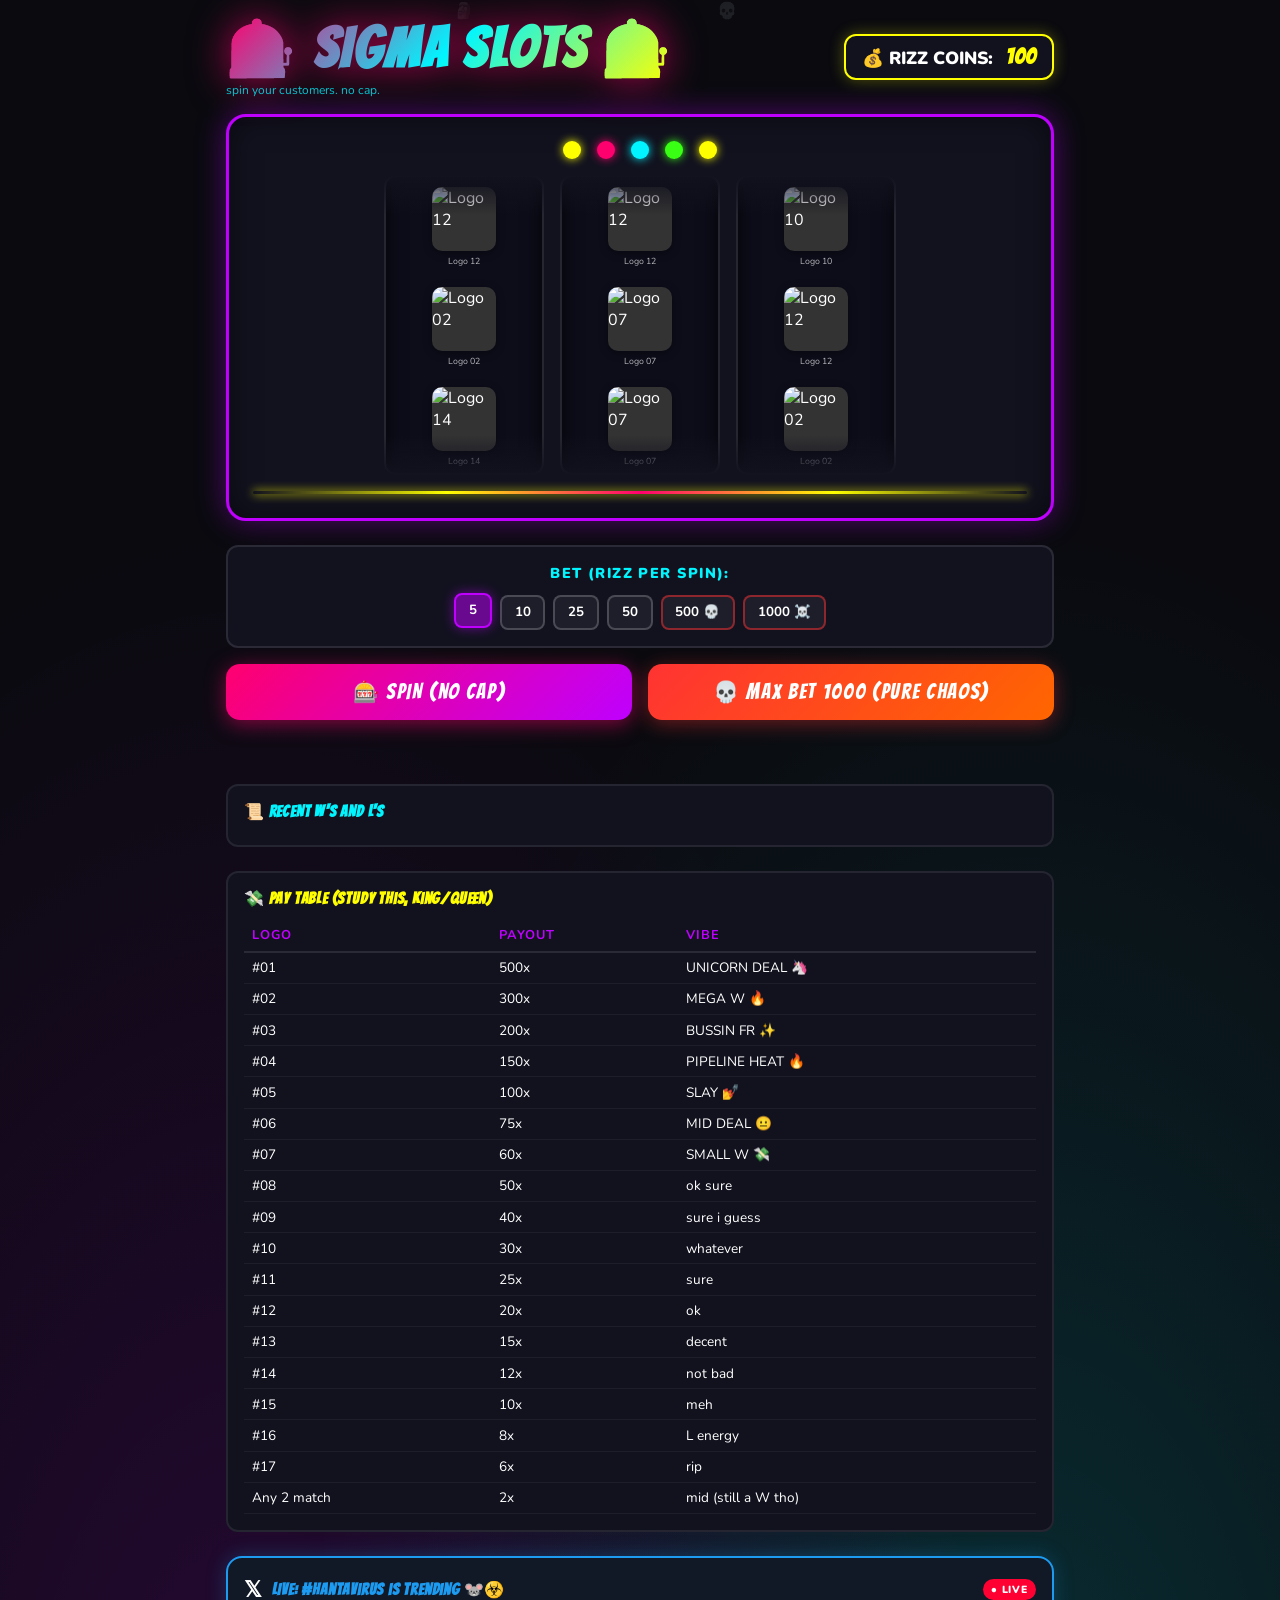
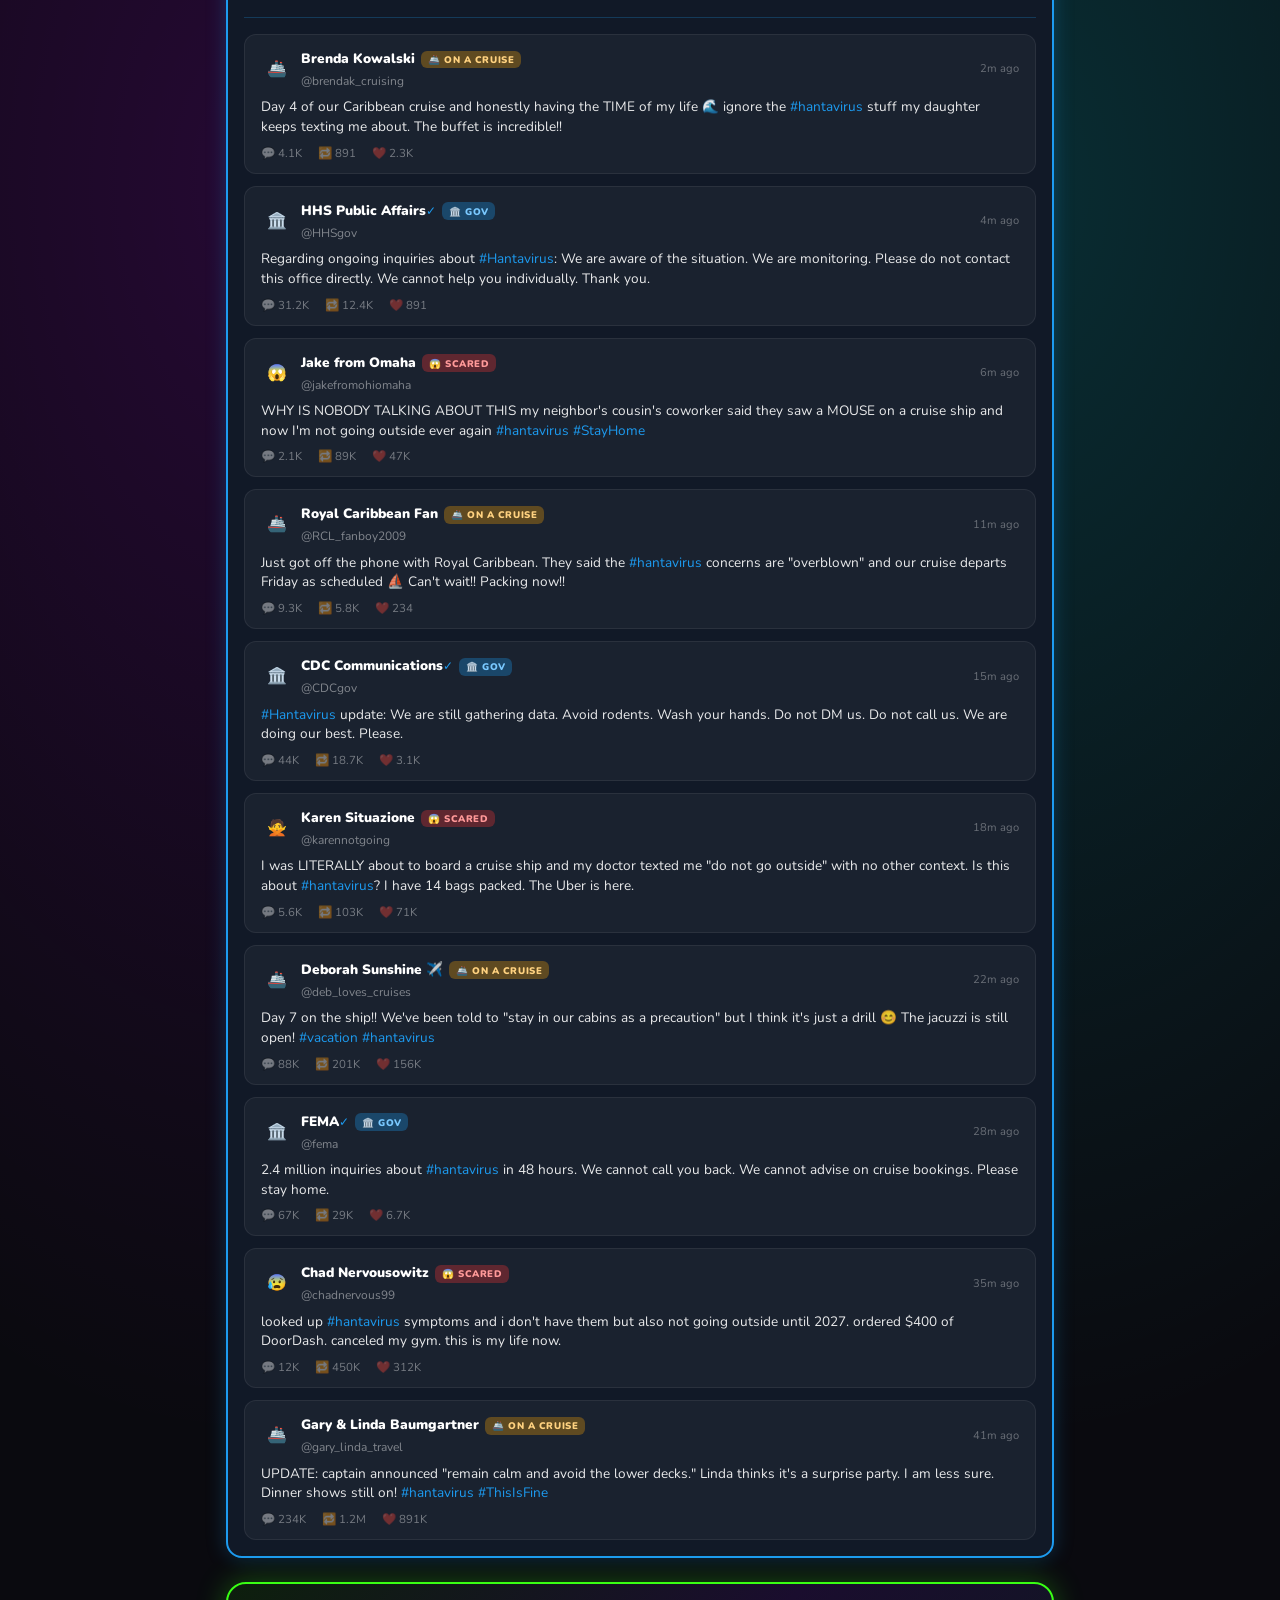
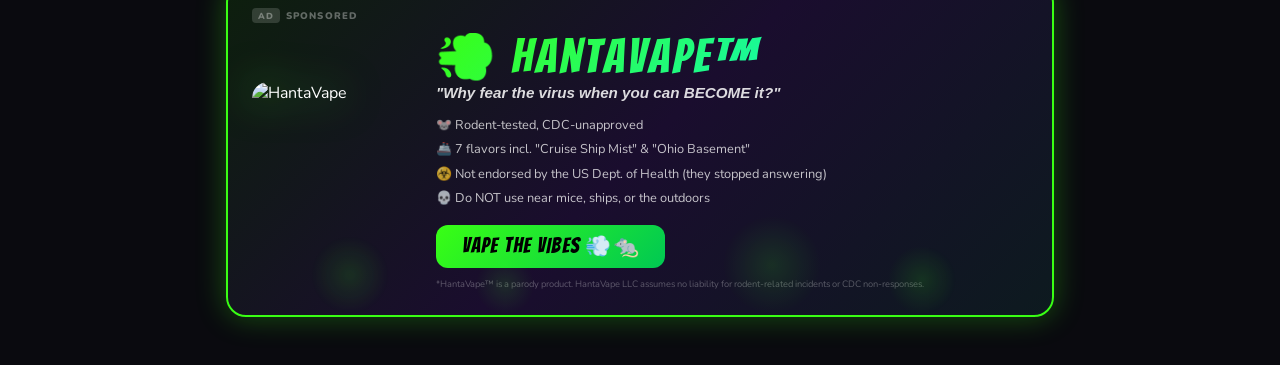
==== commit 2f2f85e7: "fix: rename dog -> Dolly throughout 🐶" ====
--- a/games/slot-machine/index.html
+++ b/games/slot-machine/index.html
@@ -302,6 +302,7 @@
     </div>
   </div>
 
+  <!-- Win overlay -->
   <div id="win-overlay" class="overlay hidden">
     <div class="overlay-card">
       <div class="ov-emoji" id="win-emoji"></div>
@@ -310,6 +311,7 @@
       <button class="ov-btn" id="win-close">aight bet, collect W</button>
     </div>
   </div>
+  <!-- Lose overlay -->
   <div id="lose-overlay" class="overlay hidden">
     <div class="overlay-card">
       <div class="ov-emoji" id="lose-emoji"></div>
@@ -317,23 +319,27 @@
       <button class="ov-btn" id="lose-close">rip bozo, keep going</button>
     </div>
   </div>
+
+  <!-- 1000-coin comeback: Dolly is proud -->
   <div id="puppy-overlay" class="hidden">
     <div id="puppy-card">
       <div class="big-title">🐶 COMEBACK KING 🐶</div>
-      <div class="puppy-sub">you clawed back to 1000 rizz coins. the dog is proud.</div>
-      <img class="puppy-photo" src="https://raw.githubusercontent.com/austendemo/SKO-Games/main/games/slot-machine/puppy.png" alt="proud puppy" />
-      <div class="puppy-msg">THE DOG BELIEVES IN YOU 🐶✨</div>
+      <div class="puppy-sub">you clawed back to 1000 rizz coins. Dolly is proud.</div>
+      <img class="puppy-photo" src="https://raw.githubusercontent.com/austendemo/SKO-Games/main/games/slot-machine/puppy.png" alt="Dolly" />
+      <div class="puppy-msg">DOLLY BELIEVES IN YOU 🐶✨</div>
       <div class="puppy-detail">went broke and came back. absolute sigma behavior.</div>
       <button class="ov-btn" id="puppy-close">ok bestie, keep grinding</button>
     </div>
   </div>
+
+  <!-- Zero coins: Dolly is devastated -->
   <div id="broke-overlay" class="hidden">
     <div id="broke-card">
       <div class="big-title">💀 COMPLETELY COOKED 💀</div>
-      <div class="broke-sub">bro went to zero. the dog is not okay about this.</div>
-      <img class="broke-photo" src="https://raw.githubusercontent.com/austendemo/SKO-Games/main/games/slot-machine/puppy2.png" alt="sad puppy" />
+      <div class="broke-sub">bro went to zero. Dolly is not okay about this.</div>
+      <img class="broke-photo" src="https://raw.githubusercontent.com/austendemo/SKO-Games/main/games/slot-machine/puppy2.png" alt="Dolly sad" />
       <div class="broke-msg">L + RATIO + WENT BROKE 💀</div>
-      <div class="broke-detail">your rizz has been fully revoked. press restart for a second chance.</div>
+      <div class="broke-detail">Dolly is disappointed. your rizz has been fully revoked. press restart for a second chance.</div>
       <button id="restart-btn">🔄 RESTART (cope)</button>
     </div>
   </div>
@@ -374,10 +380,11 @@
       '🎪 welcome to the circus (you are the AE) 🎪','🚀 to the moon but quota requires more spins 🚀',
       '💸 customer spinning detected. this is fine. 💸',
       '☠️ 1000 bet?? absolute deviant behavior ☠️','💀 bro really said \'yolo\' to their entire bankroll 💀',
+      '🐶 Dolly is watching. do not embarrass yourself. 🐶',
     ];
     const ALL_TWEETS=[
       {avatar:'🚢',name:'Brenda Kowalski',handle:'@brendak_cruising',tag:'tourist',body:'Day 4 of our Caribbean cruise and honestly having the TIME of my life 🌊 ignore the <span class="hashtag">#hantavirus</span> stuff my daughter keeps texting me about. The buffet is incredible!!',likes:'2.3K',rts:'891',replies:'4.1K',time:'2m ago'},
-      {avatar:'🏛️',name:'HHS Public Affairs',handle:'@HHSgov',verified:true,tag:'gov',body:'Regarding ongoing inquiries about <span class="hashtag">#Hantavirus</span>: We are aware of the situation. We are monitoring. Please do not contact this office directly. We cannot help you individually. Thank you for your understanding.',likes:'891',rts:'12.4K',replies:'31.2K',time:'4m ago'},
+      {avatar:'🏛️',name:'HHS Public Affairs',handle:'@HHSgov',verified:true,tag:'gov',body:'Regarding ongoing inquiries about <span class="hashtag">#Hantavirus</span>: We are aware of the situation. We are monitoring. Please do not contact this office directly. We cannot help you individually. Thank you.',likes:'891',rts:'12.4K',replies:'31.2K',time:'4m ago'},
       {avatar:'😱',name:'Jake from Omaha',handle:'@jakefromohiomaha',tag:'scared',body:'WHY IS NOBODY TALKING ABOUT THIS my neighbor\'s cousin\'s coworker said they saw a MOUSE on a cruise ship and now I\'m not going outside ever again <span class="hashtag">#hantavirus</span> <span class="hashtag">#StayHome</span>',likes:'47K',rts:'89K',replies:'2.1K',time:'6m ago'},
       {avatar:'🚢',name:'Royal Caribbean Fan',handle:'@RCL_fanboy2009',tag:'tourist',body:'Just got off the phone with Royal Caribbean. They said the <span class="hashtag">#hantavirus</span> concerns are "overblown" and our cruise departs Friday as scheduled ⛵ Can\'t wait!! Packing now!!',likes:'234',rts:'5.8K',replies:'9.3K',time:'11m ago'},
       {avatar:'🏛️',name:'CDC Communications',handle:'@CDCgov',verified:true,tag:'gov',body:'<span class="hashtag">#Hantavirus</span> update: We are still gathering data. Avoid rodents. Wash your hands. Do not DM us. Do not call us. We are doing our best. Please.',likes:'3.1K',rts:'18.7K',replies:'44K',time:'15m ago'},
@@ -514,7 +521,7 @@
     document.querySelectorAll('.bet-btn').forEach(btn=>btn.addEventListener('click',()=>{
       document.querySelectorAll('.bet-btn').forEach(b=>b.classList.remove('active'));
       btn.classList.add('active');currentBet=parseInt(btn.dataset.bet);
-      if(currentBet>=500)showMeme(currentBet===1000?'☠️ 1000 bet?? absolute deviant behavior ☠️':'💀 500 bet?? bro really said YOLO 💀');
+      if(currentBet>=500)showMeme(currentBet===1000?'☠️ 1000 bet?? absolute deviant behavior. Dolly is concerned. ☠️':'💀 500 bet?? bro really said YOLO 💀');
     }));
     document.getElementById('win-close').addEventListener('click',()=>{winOv.classList.add('hidden');reels.forEach(r=>r.classList.remove('winner'));});
     document.getElementById('lose-close').addEventListener('click',()=>loseOv.classList.add('hidden'));
@@ -525,7 +532,7 @@
       document.querySelectorAll('.bet-btn').forEach(b=>b.classList.remove('active'));
       document.querySelector('[data-bet="5"]').classList.add('active');
       reels.forEach(r=>r.classList.remove('winner'));brokeOv.classList.add('hidden');buildReels();
-      showMeme('🔄 RESTARTED. second chances are for real ones. 🔄');
+      showMeme('🔄 RESTARTED. Dolly forgives you. second chances are for real ones. 🔄');
     });
     document.addEventListener('keydown',e=>{if(e.code==='Space'&&!isSpinning){e.preventDefault();spin();}});
     setInterval(()=>{
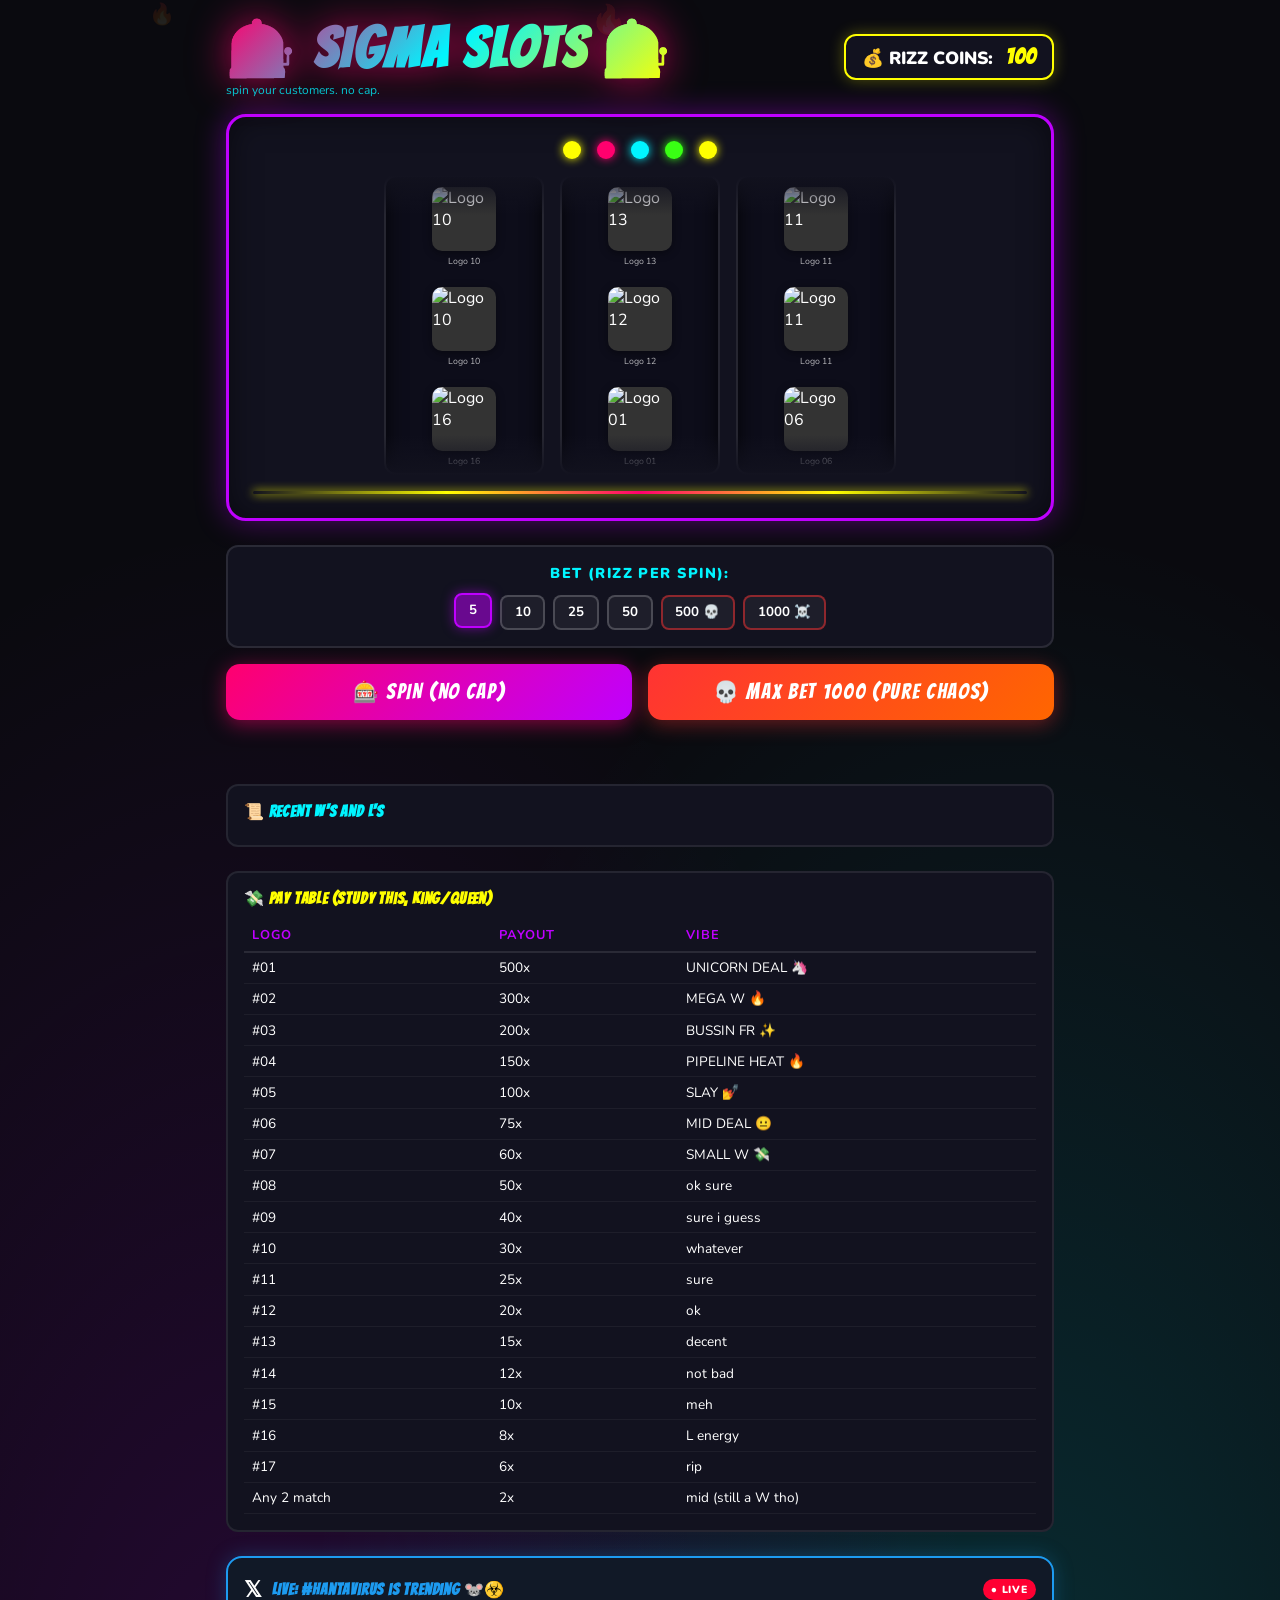
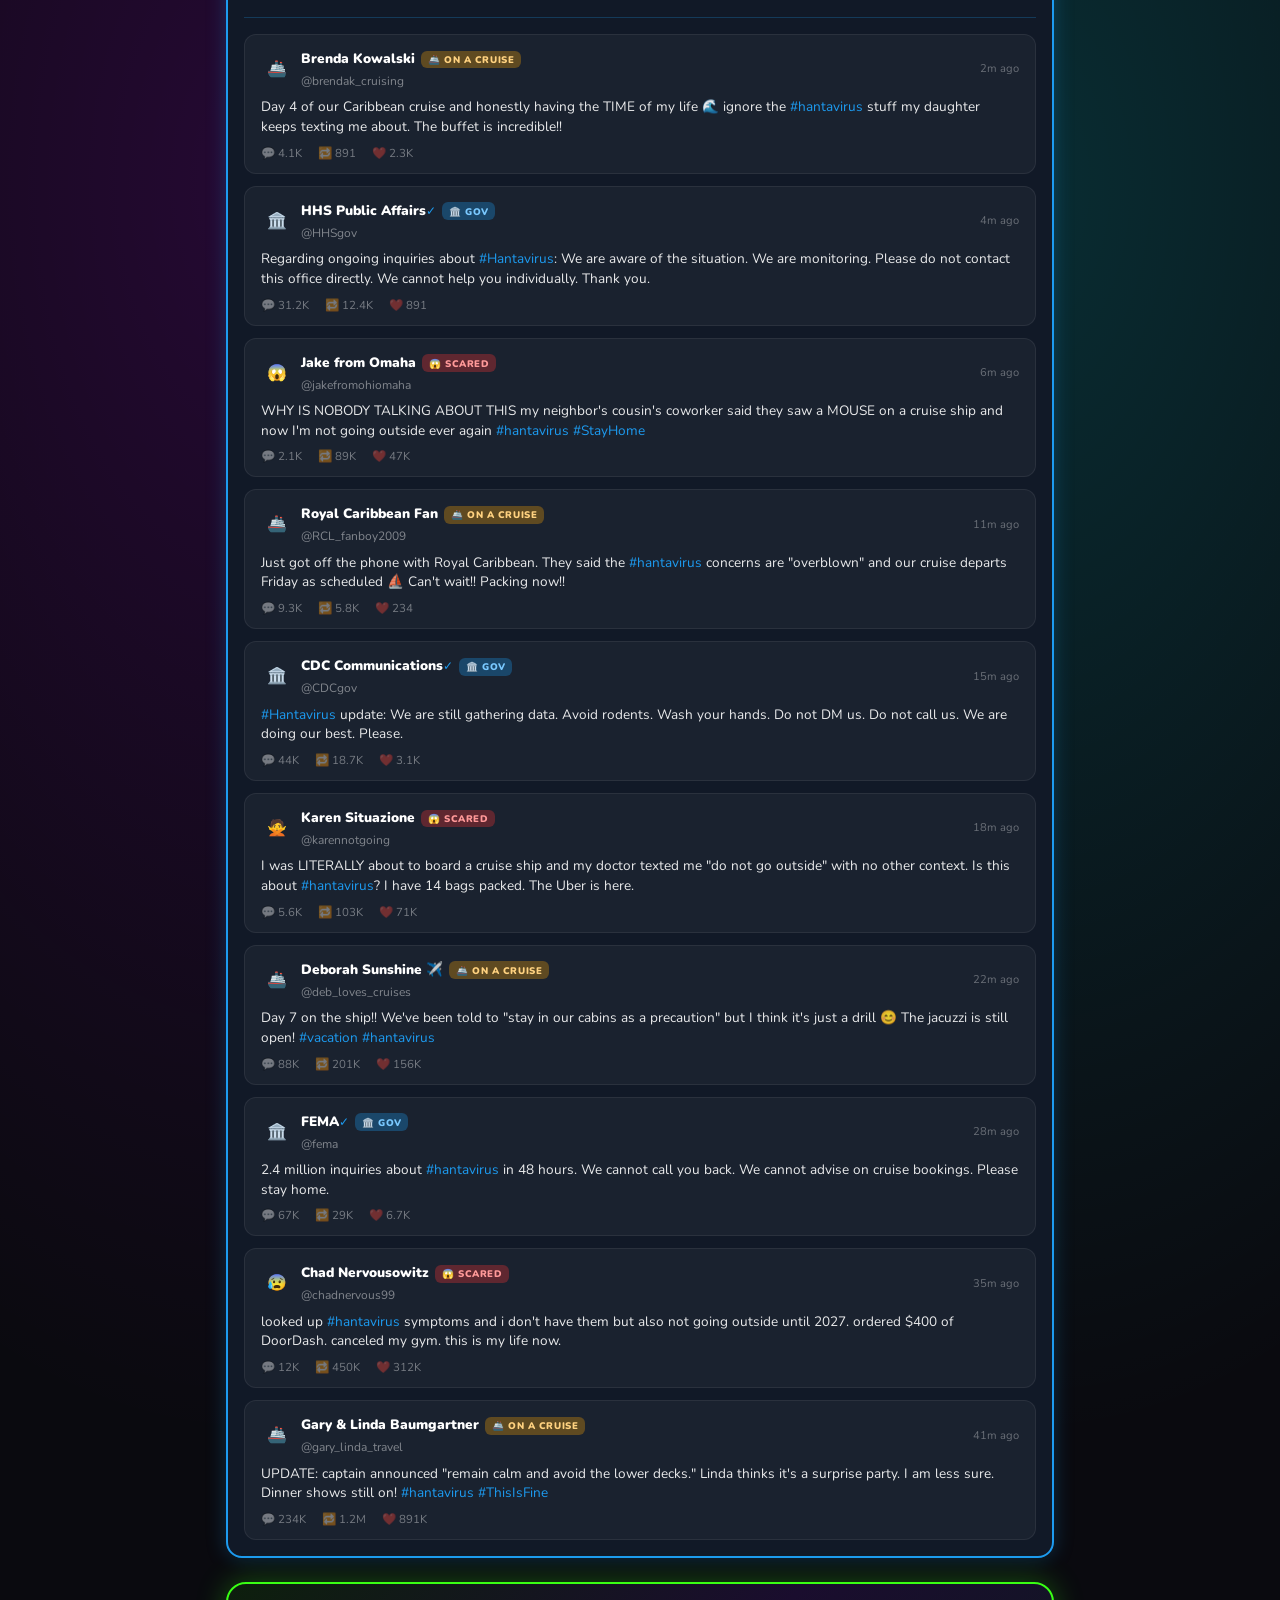
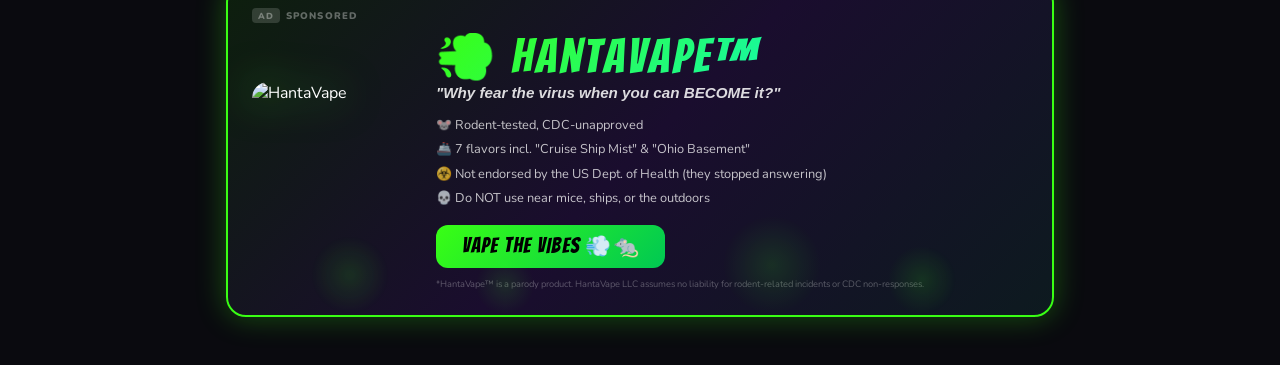
==== commit 36f1e723: "feat: VAPE THE VIBES button triggers smoke screen 💨☠️" ====
--- a/games/slot-machine/index.html
+++ b/games/slot-machine/index.html
@@ -166,10 +166,63 @@
     #ad-tagline{font-size:.95rem;font-weight:900;color:rgba(255,255,255,.85);margin-bottom:.75rem;font-style:italic;}
     #ad-features{list-style:none;margin-bottom:.9rem;}
     #ad-features li{font-size:.8rem;color:rgba(255,255,255,.75);padding:.2rem 0;}
-    #ad-cta{display:block;width:fit-content;background:linear-gradient(135deg,#39ff14,#00c853);color:#000;font-family:'Bangers',cursive;font-size:1.3rem;letter-spacing:.06em;padding:.6rem 1.6rem;border-radius:12px;animation:cta-pulse .8s ease-in-out infinite alternate;cursor:pointer;margin-bottom:.6rem;}
+    #ad-cta{display:block;width:fit-content;background:linear-gradient(135deg,#39ff14,#00c853);color:#000;font-family:'Bangers',cursive;font-size:1.3rem;letter-spacing:.06em;padding:.6rem 1.6rem;border-radius:12px;animation:cta-pulse .8s ease-in-out infinite alternate;cursor:pointer;margin-bottom:.6rem;border:none;}
     @keyframes cta-pulse{from{box-shadow:0 0 15px rgba(57,255,20,.4);transform:scale(1);}to{box-shadow:0 0 35px rgba(57,255,20,.8);transform:scale(1.03);}}
     #ad-disclaimer{font-size:.58rem;color:rgba(255,255,255,.3);line-height:1.4;}
-    /* OVERLAYS */
+    /* ===================== SMOKE SCREEN ===================== */
+    #smoke-screen{
+      position:fixed;inset:0;z-index:9999;
+      pointer-events:all;
+      display:flex;align-items:center;justify-content:center;
+      background:radial-gradient(ellipse at center,rgba(0,30,0,.92) 0%,rgba(0,10,0,.97) 100%);
+      opacity:0;transition:opacity .4s ease;
+    }
+    #smoke-screen.active{opacity:1;}
+    #smoke-screen.fade-out{opacity:0;transition:opacity 1.2s ease;}
+    #smoke-particles{position:absolute;inset:0;pointer-events:none;overflow:hidden;}
+    .smoke-cloud{
+      position:absolute;
+      border-radius:50%;
+      background:radial-gradient(circle,rgba(57,255,20,.25) 0%,rgba(0,245,255,.1) 40%,transparent 70%);
+      animation:cloud-drift linear forwards;
+    }
+    @keyframes cloud-drift{
+      0%{transform:translate(0,0) scale(0.3);opacity:0;}
+      15%{opacity:1;}
+      85%{opacity:.7;}
+      100%{transform:translate(var(--dx),var(--dy)) scale(var(--ds));opacity:0;}
+    }
+    #smoke-message{
+      position:relative;z-index:2;text-align:center;
+      animation:smoke-msg-in .5s cubic-bezier(.175,.885,.32,1.275) forwards;
+    }
+    @keyframes smoke-msg-in{0%{transform:scale(.5);opacity:0;}100%{transform:scale(1);opacity:1;}}
+    #smoke-message .sm-title{
+      font-family:'Bangers',cursive;font-size:clamp(2.5rem,8vw,5rem);letter-spacing:.08em;
+      background:linear-gradient(135deg,#39ff14,#00f5ff,#39ff14);
+      background-size:200%;-webkit-background-clip:text;-webkit-text-fill-color:transparent;background-clip:text;
+      animation:ad-title-shimmer 1.5s linear infinite;
+      text-shadow:none;filter:drop-shadow(0 0 30px rgba(57,255,20,.8));
+      display:block;margin-bottom:.5rem;
+    }
+    #smoke-message .sm-sub{
+      font-size:1rem;font-weight:900;color:rgba(57,255,20,.85);letter-spacing:.05em;
+      text-shadow:0 0 15px rgba(57,255,20,.6);
+      display:block;margin-bottom:1.5rem;
+    }
+    #smoke-message .sm-emojis{
+      font-size:2.5rem;display:block;margin-bottom:1rem;
+      animation:emoji-drift 2s ease-in-out infinite alternate;
+    }
+    @keyframes emoji-drift{0%{transform:translateY(0) rotate(-5deg);}100%{transform:translateY(-10px) rotate(5deg);}}
+    #smoke-message .sm-close{
+      background:rgba(255,255,255,.08);border:2px solid rgba(57,255,20,.4);color:rgba(57,255,20,.9);
+      font-family:'Bangers',cursive;font-size:1rem;letter-spacing:.06em;
+      padding:.5rem 1.5rem;border-radius:10px;cursor:pointer;
+      transition:all .2s;
+    }
+    #smoke-message .sm-close:hover{background:rgba(57,255,20,.15);border-color:#39ff14;}
+    /* ========================================================= */
     .overlay{position:fixed;inset:0;display:flex;align-items:center;justify-content:center;z-index:100;backdrop-filter:blur(8px);}
     #win-overlay{background:rgba(0,255,100,.15);animation:overlay-pop .3s ease-out;}
     #lose-overlay{background:rgba(255,0,50,.15);animation:overlay-pop .3s ease-out;}
@@ -214,6 +267,18 @@
 </head>
 <body>
   <div id="particles"></div>
+
+  <!-- SMOKE SCREEN OVERLAY -->
+  <div id="smoke-screen">
+    <div id="smoke-particles"></div>
+    <div id="smoke-message">
+      <span class="sm-emojis">💨🐀☠️💨</span>
+      <span class="sm-title">💨 VAPED 💨</span>
+      <span class="sm-sub">you have been HantaVaped™. this is fine.</span>
+      <button class="sm-close" id="smoke-close">clear the air 🌬️</button>
+    </div>
+  </div>
+
   <div id="app">
     <header>
       <div>
@@ -238,7 +303,6 @@
       </div>
       <div id="payline"></div>
     </div>
-
     <div id="bet-section">
       <label>BET (rizz per spin):</label>
       <div id="bet-buttons">
@@ -250,7 +314,6 @@
         <button class="bet-btn danger" data-bet="1000">1000 ☠️</button>
       </div>
     </div>
-
     <div id="controls">
       <button id="spin-btn">🎰 SPIN (no cap)</button>
       <button id="max-btn">💀 MAX BET 1000 (pure chaos)</button>
@@ -266,7 +329,6 @@
         <tr><th>Logo</th><th>Payout</th><th>Vibe</th></tr>
       </table>
     </div>
-
     <div id="twitter-feed">
       <div id="twitter-header">
         <span class="x-logo">𝕏</span>
@@ -275,7 +337,6 @@
       </div>
       <div id="tweet-list"></div>
     </div>
-
     <div id="hantavape-ad">
       <div id="ad-smoke">
         <div class="smoke-puff" style="width:80px;height:80px;left:10%;bottom:0;animation-duration:4s;"></div>
@@ -295,7 +356,7 @@
             <li>☣️ Not endorsed by the US Dept. of Health (they stopped answering)</li>
             <li>💀 Do NOT use near mice, ships, or the outdoors</li>
           </ul>
-          <div id="ad-cta">VAPE THE VIBES 💨🐀</div>
+          <button id="ad-cta">VAPE THE VIBES 💨🐀</button>
           <div id="ad-disclaimer">*HantaVape™ is a parody product. HantaVape LLC assumes no liability for rodent-related incidents or CDC non-responses.</div>
         </div>
       </div>
@@ -319,7 +380,6 @@
       <button class="ov-btn" id="lose-close">rip bozo, keep going</button>
     </div>
   </div>
-
   <!-- 1000-coin comeback: Dolly is proud -->
   <div id="puppy-overlay" class="hidden">
     <div id="puppy-card">
@@ -331,7 +391,6 @@
       <button class="ov-btn" id="puppy-close">ok bestie, keep grinding</button>
     </div>
   </div>
-
   <!-- Zero coins: Dolly is devastated -->
   <div id="broke-overlay" class="hidden">
     <div id="broke-card">
@@ -379,7 +438,7 @@
       '✨ sigma grindset = winning slots fr ✨','🤌 italian hands could not save your ARR 🤌',
       '🎪 welcome to the circus (you are the AE) 🎪','🚀 to the moon but quota requires more spins 🚀',
       '💸 customer spinning detected. this is fine. 💸',
-      '☠️ 1000 bet?? absolute deviant behavior ☠️','💀 bro really said \'yolo\' to their entire bankroll 💀',
+      '☠️ 1000 bet?? absolute deviant behavior ☠️','💀 bro really said YOLO to their entire bankroll 💀',
       '🐶 Dolly is watching. do not embarrass yourself. 🐶',
     ];
     const ALL_TWEETS=[
@@ -411,6 +470,61 @@
       while(list.children.length>10)list.removeChild(list.lastChild);
       tweetIdx++;setTimeout(rotateTweets,8000+Math.random()*7000);
     }
+
+    /* =================== SMOKE SCREEN =================== */
+    const smokeScreen=document.getElementById('smoke-screen');
+    const smokeParticles=document.getElementById('smoke-particles');
+    let smokeTimeout=null;
+    function launchSmokeScreen(){
+      // clear any pending close
+      if(smokeTimeout)clearTimeout(smokeTimeout);
+      smokeParticles.innerHTML='';
+      smokeScreen.classList.remove('fade-out');
+      smokeScreen.style.display='flex';
+      // force reflow then activate
+      void smokeScreen.offsetWidth;
+      smokeScreen.classList.add('active');
+      // spawn lots of cloud particles
+      for(let i=0;i<60;i++){
+        setTimeout(()=>{
+          const c=document.createElement('div');c.className='smoke-cloud';
+          const size=80+Math.random()*300;
+          c.style.width=size+'px';c.style.height=size+'px';
+          c.style.left=(Math.random()*110-5)+'%';
+          c.style.top=(Math.random()*110-5)+'%';
+          const dx=(Math.random()-0.5)*600;
+          const dy=(Math.random()-0.5)*600;
+          const ds=1.5+Math.random()*3;
+          const dur=2+Math.random()*4;
+          c.style.setProperty('--dx',dx+'px');
+          c.style.setProperty('--dy',dy+'px');
+          c.style.setProperty('--ds',ds);
+          c.style.animationDuration=dur+'s';
+          c.style.animationDelay=(Math.random()*1.5)+'s';
+          smokeParticles.appendChild(c);
+          setTimeout(()=>c.remove(),(dur+1.5)*1000);
+        },i*40);
+      }
+      // auto-dismiss after 6s
+      smokeTimeout=setTimeout(closeSmokeScreen,6000);
+    }
+    function closeSmokeScreen(){
+      if(smokeTimeout){clearTimeout(smokeTimeout);smokeTimeout=null;}
+      smokeScreen.classList.remove('active');
+      smokeScreen.classList.add('fade-out');
+      setTimeout(()=>{
+        smokeScreen.style.display='none';
+        smokeScreen.classList.remove('fade-out');
+        smokeParticles.innerHTML='';
+      },1300);
+    }
+    document.getElementById('ad-cta').addEventListener('click',launchSmokeScreen);
+    document.getElementById('smoke-close').addEventListener('click',closeSmokeScreen);
+    smokeScreen.addEventListener('click',function(e){if(e.target===smokeScreen)closeSmokeScreen();});
+    // hide smoke screen initially (opacity:0, display managed by JS)
+    smokeScreen.style.display='none';
+    /* ===================================================== */
+
     let balance=100,currentBet=5,isSpinning=false,history=[],spinCount=0;
     let hasDippedBelow1000=false,puppyShownThisRound=false;
     const balanceEl=document.getElementById('balance'),spinBtn=document.getElementById('spin-btn'),maxBtn=document.getElementById('max-btn');
